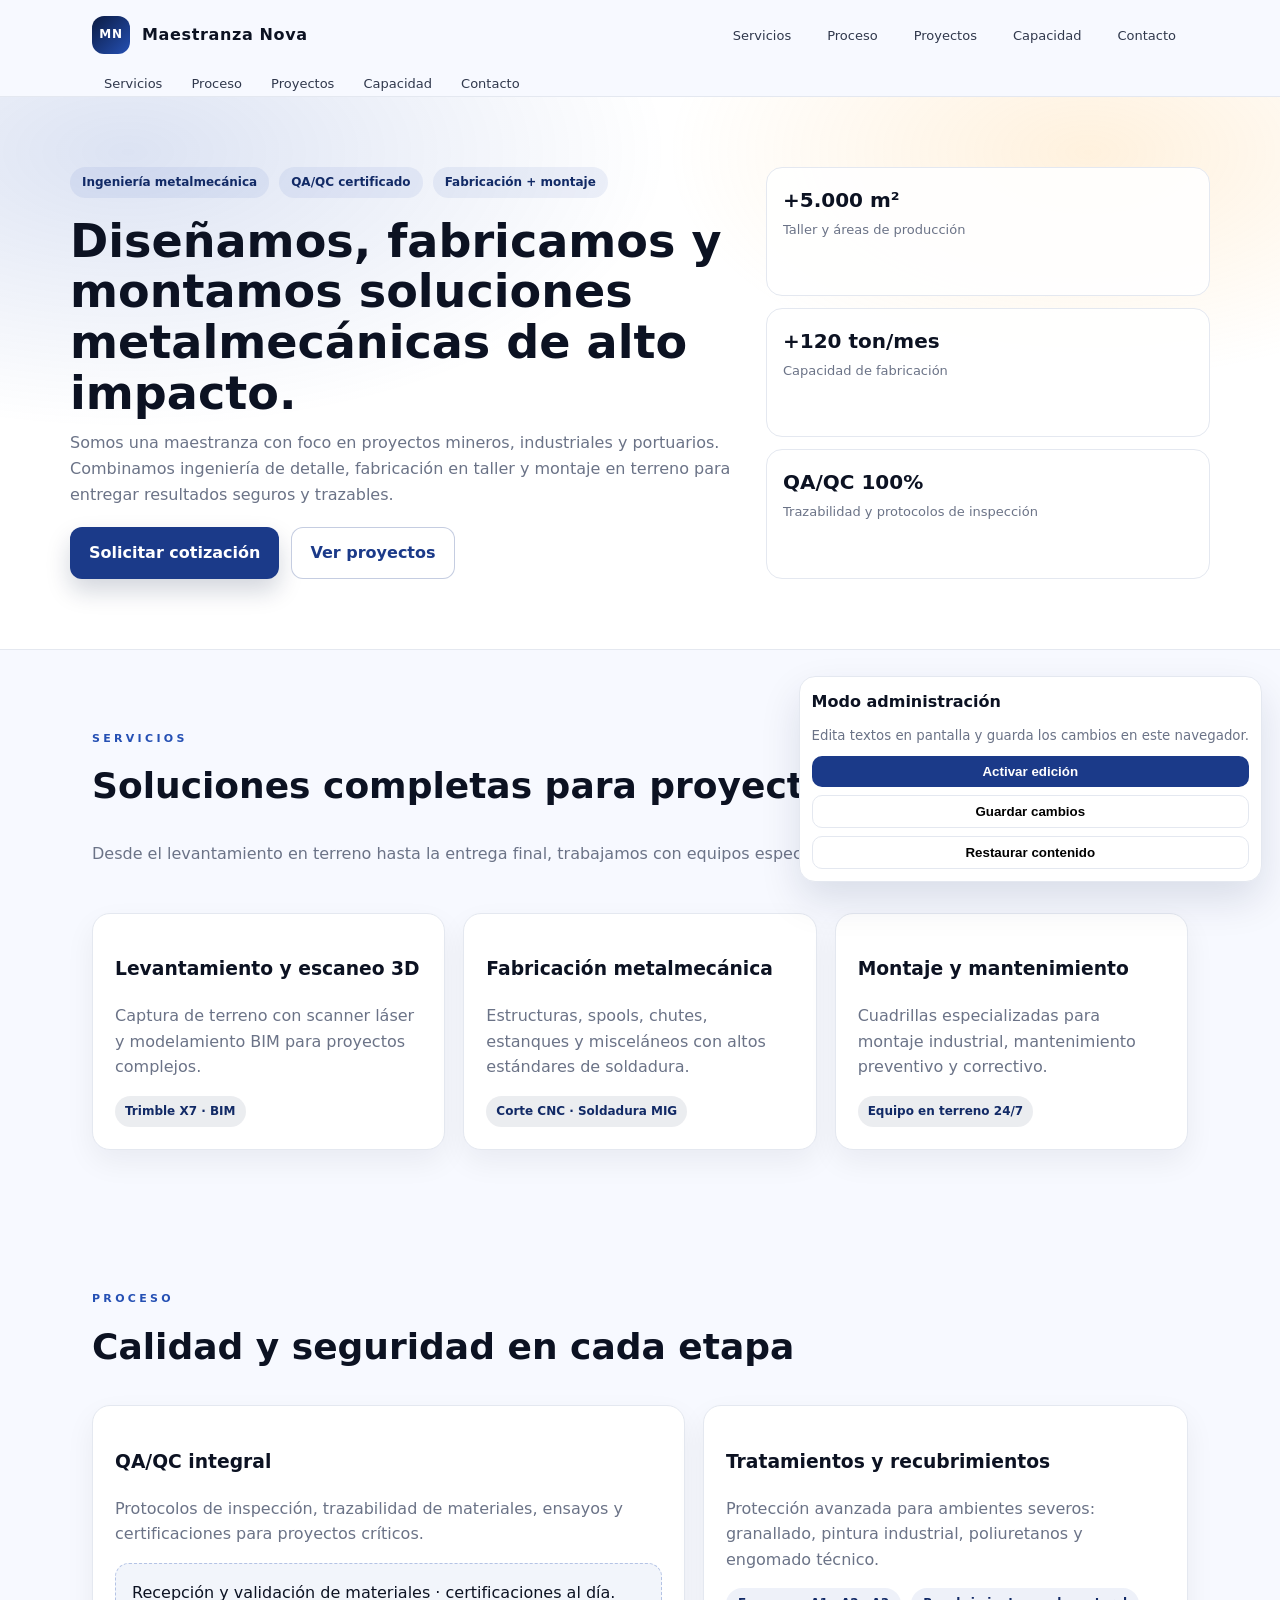
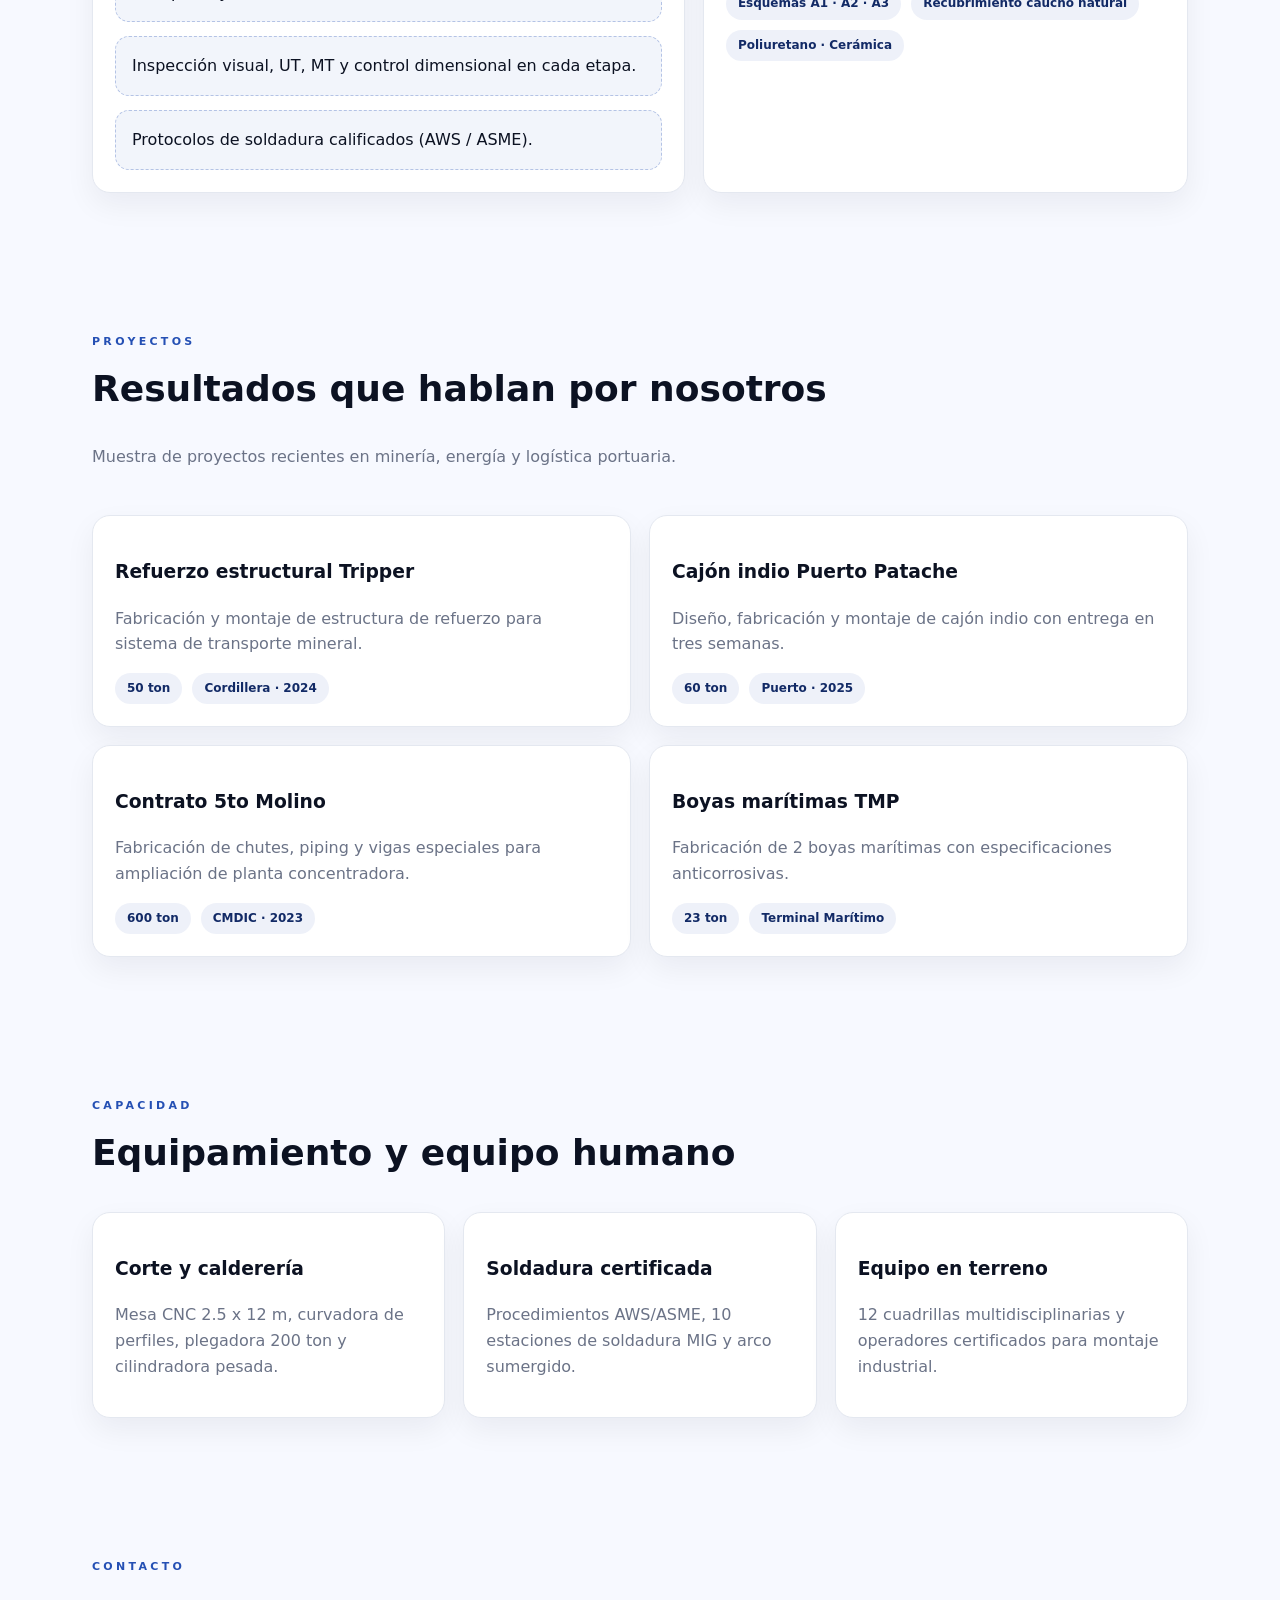
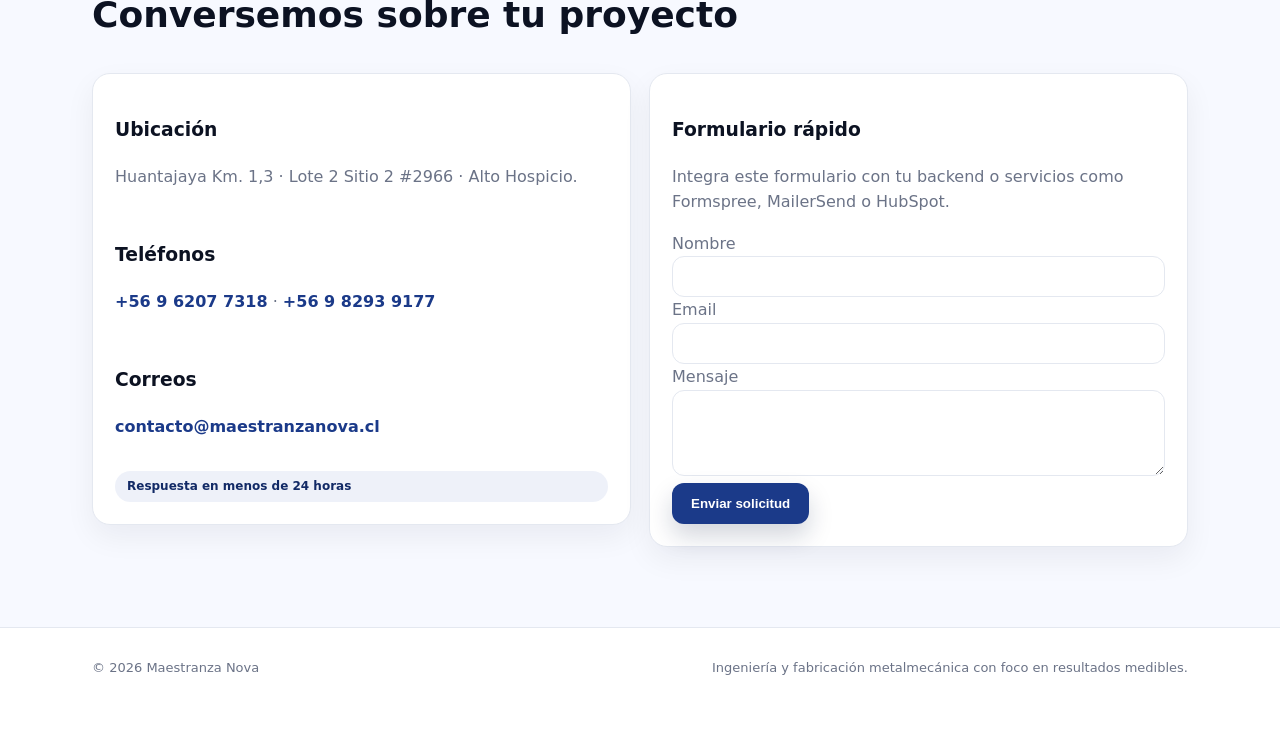
==== index.html @ 4791131b "Create maestranza landing page" ====
<!doctype html>
<html lang="es">
<head>
  <meta charset="utf-8" />
  <meta name="viewport" content="width=device-width, initial-scale=1" />
  <title>Maestranza Nova | Ingeniería y fabricación metalmecánica</title>
  <meta name="description" content="Maestranza Nova: ingeniería, fabricación metalmecánica, QA/QC, montaje y mantenimiento con enfoque en proyectos a medida." />

  <style>
    :root {
      color-scheme: light;
      --brand-900: #0b1b42;
      --brand-800: #122a66;
      --brand-700: #1b3a89;
      --brand-600: #2550b4;
      --accent: #ffb347;
      --ink-900: #0c1222;
      --ink-700: #30384c;
      --ink-500: #6b7387;
      --line: #e4e8f0;
      --bg: #f7f9ff;
      --card: #ffffff;
      --radius: 18px;
      --shadow: 0 18px 40px rgba(11, 27, 66, 0.12);
      --max: 1140px;
    }

    * { box-sizing: border-box; }
    html, body { margin: 0; padding: 0; }
    body {
      font-family: "Inter", "Segoe UI", system-ui, -apple-system, sans-serif;
      background: var(--bg);
      color: var(--ink-900);
      line-height: 1.6;
    }
    img { max-width: 100%; display: block; }
    a { color: inherit; text-decoration: none; }
    .wrap { max-width: var(--max); margin: 0 auto; padding: 0 22px; }
    .grid { display: grid; gap: 18px; }
    .btn {
      display: inline-flex;
      align-items: center;
      justify-content: center;
      gap: 10px;
      padding: 12px 18px;
      border-radius: 12px;
      border: 1px solid transparent;
      background: var(--brand-700);
      color: #fff;
      font-weight: 600;
      box-shadow: 0 12px 24px rgba(11, 27, 66, 0.18);
      transition: transform 0.2s ease, box-shadow 0.2s ease;
      cursor: pointer;
    }
    .btn.secondary {
      background: #fff;
      color: var(--brand-700);
      border-color: rgba(27, 58, 137, 0.25);
      box-shadow: none;
    }
    .btn:hover { transform: translateY(-1px); box-shadow: 0 18px 32px rgba(11, 27, 66, 0.2); }
    .pill {
      display: inline-flex;
      align-items: center;
      gap: 8px;
      padding: 6px 12px;
      border-radius: 999px;
      background: rgba(37, 80, 180, 0.08);
      color: var(--brand-800);
      font-size: 12px;
      font-weight: 600;
    }
    .card {
      background: var(--card);
      border-radius: var(--radius);
      border: 1px solid var(--line);
      padding: 22px;
      box-shadow: 0 12px 30px rgba(12, 18, 34, 0.06);
    }
    .muted { color: var(--ink-500); }
    .section { padding: 80px 0; }
    .section.slim { padding: 60px 0; }
    .section-title {
      display: flex;
      flex-direction: column;
      gap: 10px;
      margin-bottom: 30px;
    }
    .section-title h2 {
      margin: 0;
      font-size: clamp(26px, 3vw, 36px);
    }
    .section-title span { letter-spacing: 0.3em; text-transform: uppercase; font-size: 11px; color: var(--brand-600); font-weight: 700; }

    header {
      position: sticky;
      top: 0;
      z-index: 20;
      background: rgba(247, 249, 255, 0.92);
      backdrop-filter: blur(10px);
      border-bottom: 1px solid var(--line);
    }
    .nav {
      display: flex;
      align-items: center;
      justify-content: space-between;
      padding: 16px 0;
      gap: 16px;
    }
    .brand {
      display: flex;
      align-items: center;
      gap: 12px;
      font-weight: 800;
      letter-spacing: 0.04em;
    }
    .brand-badge {
      width: 38px;
      height: 38px;
      border-radius: 12px;
      background: linear-gradient(135deg, var(--brand-900), var(--brand-600));
      display: grid;
      place-items: center;
      color: #fff;
      font-weight: 700;
      font-size: 12px;
    }
    nav ul {
      display: flex;
      gap: 12px;
      list-style: none;
      margin: 0;
      padding: 0;
      flex-wrap: wrap;
      justify-content: flex-end;
    }
    nav a {
      font-size: 13px;
      padding: 8px 12px;
      border-radius: 10px;
      color: var(--ink-700);
    }
    nav a:hover { background: rgba(37, 80, 180, 0.1); color: var(--brand-800); }
    .mobile-toggle { display: none; }

    .hero {
      background:
        radial-gradient(900px 460px at 10% 10%, rgba(37, 80, 180, 0.16), transparent 60%),
        radial-gradient(700px 380px at 85% 10%, rgba(255, 179, 71, 0.18), transparent 60%),
        #fff;
      border-bottom: 1px solid var(--line);
    }
    .hero-grid {
      display: grid;
      grid-template-columns: 1.2fr 0.8fr;
      gap: 30px;
      padding: 70px 0;
    }
    .hero h1 {
      font-size: clamp(34px, 3.6vw, 52px);
      margin: 18px 0 12px;
      line-height: 1.1;
    }
    .hero p { margin: 0 0 20px; }
    .hero-actions { display: flex; gap: 12px; flex-wrap: wrap; }
    .hero-stats { display: grid; gap: 12px; }
    .stat {
      padding: 16px;
      border-radius: 16px;
      border: 1px solid var(--line);
      background: rgba(255, 255, 255, 0.9);
    }
    .stat strong { font-size: 20px; display: block; }
    .stat span { font-size: 13px; color: var(--ink-500); }

    .highlight-grid { grid-template-columns: repeat(3, 1fr); }
    .service-grid { grid-template-columns: repeat(3, 1fr); }
    .process-grid { grid-template-columns: 1.1fr 0.9fr; }
    .project-grid { grid-template-columns: repeat(2, 1fr); }
    .contact-grid { grid-template-columns: repeat(2, 1fr); align-items: start; }

    .badge {
      display: inline-flex;
      align-items: center;
      gap: 8px;
      padding: 6px 10px;
      border-radius: 999px;
      background: rgba(11, 27, 66, 0.08);
      font-size: 12px;
      font-weight: 600;
      color: var(--brand-800);
    }

    .timeline {
      display: grid;
      gap: 14px;
    }
    .timeline-item {
      display: grid;
      gap: 6px;
      padding: 16px;
      border-radius: 14px;
      background: rgba(37, 80, 180, 0.06);
      border: 1px dashed rgba(37, 80, 180, 0.3);
    }

    .pill-list { display: flex; flex-wrap: wrap; gap: 10px; }

    .contact-card { display: grid; gap: 16px; }
    .contact-card a { color: var(--brand-700); font-weight: 600; }
    form input, form textarea {
      width: 100%;
      border-radius: 12px;
      border: 1px solid var(--line);
      padding: 12px 14px;
      font-family: inherit;
    }

    footer {
      padding: 30px 0 50px;
      font-size: 13px;
      color: var(--ink-500);
      border-top: 1px solid var(--line);
      background: #fff;
    }

    .admin-bar {
      position: fixed;
      bottom: 18px;
      right: 18px;
      z-index: 40;
      background: #fff;
      border-radius: 16px;
      border: 1px solid var(--line);
      box-shadow: var(--shadow);
      padding: 12px;
      display: grid;
      gap: 10px;
      min-width: 210px;
    }
    .admin-bar small { color: var(--ink-500); }
    .admin-actions { display: grid; gap: 8px; }
    .admin-actions button {
      width: 100%;
      border-radius: 10px;
      border: 1px solid var(--line);
      padding: 8px 10px;
      font-weight: 600;
      background: #fff;
      cursor: pointer;
    }
    .admin-actions button.primary { background: var(--brand-700); color: #fff; border: none; }
    .editable {
      outline: 2px dashed transparent;
      transition: outline-color 0.2s ease;
    }
    .editable.is-editing { outline-color: rgba(37, 80, 180, 0.6); background: rgba(37, 80, 180, 0.08); }

    @media (max-width: 980px) {
      .hero-grid,
      .highlight-grid,
      .service-grid,
      .process-grid,
      .project-grid,
      .contact-grid {
        grid-template-columns: 1fr;
      }
    }
    @media (max-width: 820px) {
      nav ul { display: none; }
      .mobile-toggle { display: inline-flex; }
      .mobile-menu {
        display: none;
        padding: 12px 0 20px;
      }
      .mobile-menu a {
        display: block;
        padding: 10px 12px;
        border-radius: 10px;
        border: 1px solid var(--line);
        margin-bottom: 10px;
        background: #fff;
      }
      .mobile-menu.open { display: block; }
    }
  </style>
</head>
<body>
  <header>
    <div class="wrap">
      <div class="nav">
        <a class="brand" href="#inicio">
          <span class="brand-badge">MN</span>
          <span data-editable="brand">Maestranza Nova</span>
        </a>
        <nav aria-label="Navegación principal">
          <ul>
            <li><a href="#servicios">Servicios</a></li>
            <li><a href="#proceso">Proceso</a></li>
            <li><a href="#proyectos">Proyectos</a></li>
            <li><a href="#capacidad">Capacidad</a></li>
            <li><a href="#contacto">Contacto</a></li>
          </ul>
        </nav>
        <button class="btn secondary mobile-toggle" id="menuToggle" aria-expanded="false" aria-controls="mobileMenu">
          Menú
        </button>
      </div>
      <nav class="mobile-menu" id="mobileMenu">
        <a href="#servicios">Servicios</a>
        <a href="#proceso">Proceso</a>
        <a href="#proyectos">Proyectos</a>
        <a href="#capacidad">Capacidad</a>
        <a href="#contacto">Contacto</a>
      </nav>
    </div>
  </header>

  <main>
    <section class="hero" id="inicio">
      <div class="wrap hero-grid">
        <div>
          <div class="pill-list">
            <span class="pill" data-editable="hero-pill-1">Ingeniería metalmecánica</span>
            <span class="pill" data-editable="hero-pill-2">QA/QC certificado</span>
            <span class="pill" data-editable="hero-pill-3">Fabricación + montaje</span>
          </div>
          <h1 data-editable="hero-title">Diseñamos, fabricamos y montamos soluciones metalmecánicas de alto impacto.</h1>
          <p class="muted" data-editable="hero-desc">
            Somos una maestranza con foco en proyectos mineros, industriales y portuarios. Combinamos ingeniería de detalle, fabricación en taller y montaje en terreno para entregar resultados seguros y trazables.
          </p>
          <div class="hero-actions">
            <a class="btn" href="#contacto">Solicitar cotización</a>
            <a class="btn secondary" href="#proyectos">Ver proyectos</a>
          </div>
        </div>
        <div class="hero-stats">
          <div class="stat">
            <strong data-editable="stat-1-title">+5.000 m²</strong>
            <span data-editable="stat-1-desc">Taller y áreas de producción</span>
          </div>
          <div class="stat">
            <strong data-editable="stat-2-title">+120 ton/mes</strong>
            <span data-editable="stat-2-desc">Capacidad de fabricación</span>
          </div>
          <div class="stat">
            <strong data-editable="stat-3-title">QA/QC 100%</strong>
            <span data-editable="stat-3-desc">Trazabilidad y protocolos de inspección</span>
          </div>
        </div>
      </div>
    </section>

    <section class="section" id="servicios">
      <div class="wrap">
        <div class="section-title">
          <span>Servicios</span>
          <h2 data-editable="services-title">Soluciones completas para proyectos industriales</h2>
          <p class="muted" data-editable="services-desc">Desde el levantamiento en terreno hasta la entrega final, trabajamos con equipos especializados y tecnología de última generación.</p>
        </div>
        <div class="grid service-grid">
          <article class="card">
            <h3 data-editable="service-1-title">Levantamiento y escaneo 3D</h3>
            <p class="muted" data-editable="service-1-desc">Captura de terreno con scanner láser y modelamiento BIM para proyectos complejos.</p>
            <div class="badge" data-editable="service-1-badge">Trimble X7 · BIM</div>
          </article>
          <article class="card">
            <h3 data-editable="service-2-title">Fabricación metalmecánica</h3>
            <p class="muted" data-editable="service-2-desc">Estructuras, spools, chutes, estanques y misceláneos con altos estándares de soldadura.</p>
            <div class="badge" data-editable="service-2-badge">Corte CNC · Soldadura MIG</div>
          </article>
          <article class="card">
            <h3 data-editable="service-3-title">Montaje y mantenimiento</h3>
            <p class="muted" data-editable="service-3-desc">Cuadrillas especializadas para montaje industrial, mantenimiento preventivo y correctivo.</p>
            <div class="badge" data-editable="service-3-badge">Equipo en terreno 24/7</div>
          </article>
        </div>
      </div>
    </section>

    <section class="section slim" id="proceso">
      <div class="wrap">
        <div class="section-title">
          <span>Proceso</span>
          <h2 data-editable="process-title">Calidad y seguridad en cada etapa</h2>
        </div>
        <div class="grid process-grid">
          <div class="card">
            <h3 data-editable="process-left-title">QA/QC integral</h3>
            <p class="muted" data-editable="process-left-desc">Protocolos de inspección, trazabilidad de materiales, ensayos y certificaciones para proyectos críticos.</p>
            <div class="timeline">
              <div class="timeline-item" data-editable="process-step-1">
                Recepción y validación de materiales · certificaciones al día.
              </div>
              <div class="timeline-item" data-editable="process-step-2">
                Inspección visual, UT, MT y control dimensional en cada etapa.
              </div>
              <div class="timeline-item" data-editable="process-step-3">
                Protocolos de soldadura calificados (AWS / ASME).
              </div>
            </div>
          </div>
          <div class="card">
            <h3 data-editable="process-right-title">Tratamientos y recubrimientos</h3>
            <p class="muted" data-editable="process-right-desc">Protección avanzada para ambientes severos: granallado, pintura industrial, poliuretanos y engomado técnico.</p>
            <div class="pill-list" style="margin-top: 16px;">
              <span class="pill" data-editable="process-pill-1">Esquemas A1 · A2 · A3</span>
              <span class="pill" data-editable="process-pill-2">Recubrimiento caucho natural</span>
              <span class="pill" data-editable="process-pill-3">Poliuretano · Cerámica</span>
            </div>
          </div>
        </div>
      </div>
    </section>

    <section class="section" id="proyectos">
      <div class="wrap">
        <div class="section-title">
          <span>Proyectos</span>
          <h2 data-editable="projects-title">Resultados que hablan por nosotros</h2>
          <p class="muted" data-editable="projects-desc">Muestra de proyectos recientes en minería, energía y logística portuaria.</p>
        </div>
        <div class="grid project-grid">
          <article class="card">
            <h3 data-editable="project-1-title">Refuerzo estructural Tripper</h3>
            <p class="muted" data-editable="project-1-desc">Fabricación y montaje de estructura de refuerzo para sistema de transporte mineral.</p>
            <div class="pill-list">
              <span class="pill" data-editable="project-1-pill-1">50 ton</span>
              <span class="pill" data-editable="project-1-pill-2">Cordillera · 2024</span>
            </div>
          </article>
          <article class="card">
            <h3 data-editable="project-2-title">Cajón indio Puerto Patache</h3>
            <p class="muted" data-editable="project-2-desc">Diseño, fabricación y montaje de cajón indio con entrega en tres semanas.</p>
            <div class="pill-list">
              <span class="pill" data-editable="project-2-pill-1">60 ton</span>
              <span class="pill" data-editable="project-2-pill-2">Puerto · 2025</span>
            </div>
          </article>
          <article class="card">
            <h3 data-editable="project-3-title">Contrato 5to Molino</h3>
            <p class="muted" data-editable="project-3-desc">Fabricación de chutes, piping y vigas especiales para ampliación de planta concentradora.</p>
            <div class="pill-list">
              <span class="pill" data-editable="project-3-pill-1">600 ton</span>
              <span class="pill" data-editable="project-3-pill-2">CMDIC · 2023</span>
            </div>
          </article>
          <article class="card">
            <h3 data-editable="project-4-title">Boyas marítimas TMP</h3>
            <p class="muted" data-editable="project-4-desc">Fabricación de 2 boyas marítimas con especificaciones anticorrosivas.</p>
            <div class="pill-list">
              <span class="pill" data-editable="project-4-pill-1">23 ton</span>
              <span class="pill" data-editable="project-4-pill-2">Terminal Marítimo</span>
            </div>
          </article>
        </div>
      </div>
    </section>

    <section class="section slim" id="capacidad">
      <div class="wrap">
        <div class="section-title">
          <span>Capacidad</span>
          <h2 data-editable="capacity-title">Equipamiento y equipo humano</h2>
        </div>
        <div class="grid highlight-grid">
          <div class="card">
            <h3 data-editable="capacity-1-title">Corte y calderería</h3>
            <p class="muted" data-editable="capacity-1-desc">Mesa CNC 2.5 x 12 m, curvadora de perfiles, plegadora 200 ton y cilindradora pesada.</p>
          </div>
          <div class="card">
            <h3 data-editable="capacity-2-title">Soldadura certificada</h3>
            <p class="muted" data-editable="capacity-2-desc">Procedimientos AWS/ASME, 10 estaciones de soldadura MIG y arco sumergido.</p>
          </div>
          <div class="card">
            <h3 data-editable="capacity-3-title">Equipo en terreno</h3>
            <p class="muted" data-editable="capacity-3-desc">12 cuadrillas multidisciplinarias y operadores certificados para montaje industrial.</p>
          </div>
        </div>
      </div>
    </section>

    <section class="section" id="contacto">
      <div class="wrap">
        <div class="section-title">
          <span>Contacto</span>
          <h2 data-editable="contact-title">Conversemos sobre tu proyecto</h2>
        </div>
        <div class="grid contact-grid">
          <div class="card contact-card">
            <div>
              <h3 data-editable="contact-location-title">Ubicación</h3>
              <p class="muted" data-editable="contact-location-desc">Huantajaya Km. 1,3 · Lote 2 Sitio 2 #2966 · Alto Hospicio.</p>
            </div>
            <div>
              <h3 data-editable="contact-phone-title">Teléfonos</h3>
              <p class="muted" data-editable="contact-phone-desc"><a href="tel:+56962077318">+56 9 6207 7318</a> · <a href="tel:+56982939177">+56 9 8293 9177</a></p>
            </div>
            <div>
              <h3 data-editable="contact-mail-title">Correos</h3>
              <p class="muted" data-editable="contact-mail-desc"><a href="mailto:contacto@maestranzanova.cl">contacto@maestranzanova.cl</a></p>
            </div>
            <div class="pill" data-editable="contact-pill">Respuesta en menos de 24 horas</div>
          </div>
          <div class="card">
            <h3 data-editable="form-title">Formulario rápido</h3>
            <p class="muted" data-editable="form-desc">Integra este formulario con tu backend o servicios como Formspree, MailerSend o HubSpot.</p>
            <form onsubmit="event.preventDefault(); alert('Gracias. Implementa el envío en backend/Formspree.');">
              <label class="muted">Nombre
                <input type="text" required />
              </label>
              <label class="muted">Email
                <input type="email" required />
              </label>
              <label class="muted">Mensaje
                <textarea rows="4" required></textarea>
              </label>
              <button class="btn" type="submit">Enviar solicitud</button>
            </form>
          </div>
        </div>
      </div>
    </section>
  </main>

  <footer>
    <div class="wrap" style="display:flex; justify-content:space-between; gap:16px; flex-wrap:wrap;">
      <span>© <span id="year"></span> <span data-editable="footer-brand">Maestranza Nova</span></span>
      <span class="muted" data-editable="footer-note">Ingeniería y fabricación metalmecánica con foco en resultados medibles.</span>
    </div>
  </footer>

  <aside class="admin-bar" aria-live="polite">
    <strong>Modo administración</strong>
    <small>Edita textos en pantalla y guarda los cambios en este navegador.</small>
    <div class="admin-actions">
      <button class="primary" id="toggleEdit">Activar edición</button>
      <button id="saveEdits">Guardar cambios</button>
      <button id="resetEdits">Restaurar contenido</button>
    </div>
  </aside>

  <script>
    const year = document.getElementById('year');
    year.textContent = new Date().getFullYear();

    const mobileToggle = document.getElementById('menuToggle');
    const mobileMenu = document.getElementById('mobileMenu');

    mobileToggle?.addEventListener('click', () => {
      const isOpen = mobileMenu.classList.toggle('open');
      mobileToggle.setAttribute('aria-expanded', String(isOpen));
    });

    mobileMenu?.querySelectorAll('a').forEach(link => {
      link.addEventListener('click', () => {
        mobileMenu.classList.remove('open');
        mobileToggle.setAttribute('aria-expanded', 'false');
      });
    });

    const editableEls = Array.from(document.querySelectorAll('[data-editable]'));
    const toggleEdit = document.getElementById('toggleEdit');
    const saveEdits = document.getElementById('saveEdits');
    const resetEdits = document.getElementById('resetEdits');

    const STORAGE_KEY = 'maestranza-editable-content';
    const defaults = editableEls.reduce((acc, el) => {
      acc[el.dataset.editable] = el.innerHTML.trim();
      return acc;
    }, {});

    const applyStoredContent = () => {
      const stored = localStorage.getItem(STORAGE_KEY);
      if (!stored) return;
      const parsed = JSON.parse(stored);
      editableEls.forEach(el => {
        const key = el.dataset.editable;
        if (parsed[key]) {
          el.innerHTML = parsed[key];
        }
      });
    };

    applyStoredContent();

    let isEditing = false;

    const setEditing = (value) => {
      isEditing = value;
      editableEls.forEach(el => {
        el.contentEditable = String(value);
        el.classList.toggle('is-editing', value);
      });
      toggleEdit.textContent = value ? 'Desactivar edición' : 'Activar edición';
    };

    toggleEdit.addEventListener('click', () => {
      setEditing(!isEditing);
    });

    saveEdits.addEventListener('click', () => {
      const payload = editableEls.reduce((acc, el) => {
        acc[el.dataset.editable] = el.innerHTML.trim();
        return acc;
      }, {});
      localStorage.setItem(STORAGE_KEY, JSON.stringify(payload));
      setEditing(false);
      alert('Cambios guardados en este navegador.');
    });

    resetEdits.addEventListener('click', () => {
      editableEls.forEach(el => {
        el.innerHTML = defaults[el.dataset.editable] || '';
      });
      localStorage.removeItem(STORAGE_KEY);
      setEditing(false);
      alert('Contenido restaurado.');
    });

    document.querySelectorAll('a[href^="#"]').forEach(anchor => {
      anchor.addEventListener('click', (event) => {
        const id = anchor.getAttribute('href');
        const target = id ? document.querySelector(id) : null;
        if (!target) return;
        event.preventDefault();
        target.scrollIntoView({ behavior: 'smooth' });
      });
    });
  </script>
</body>
</html>
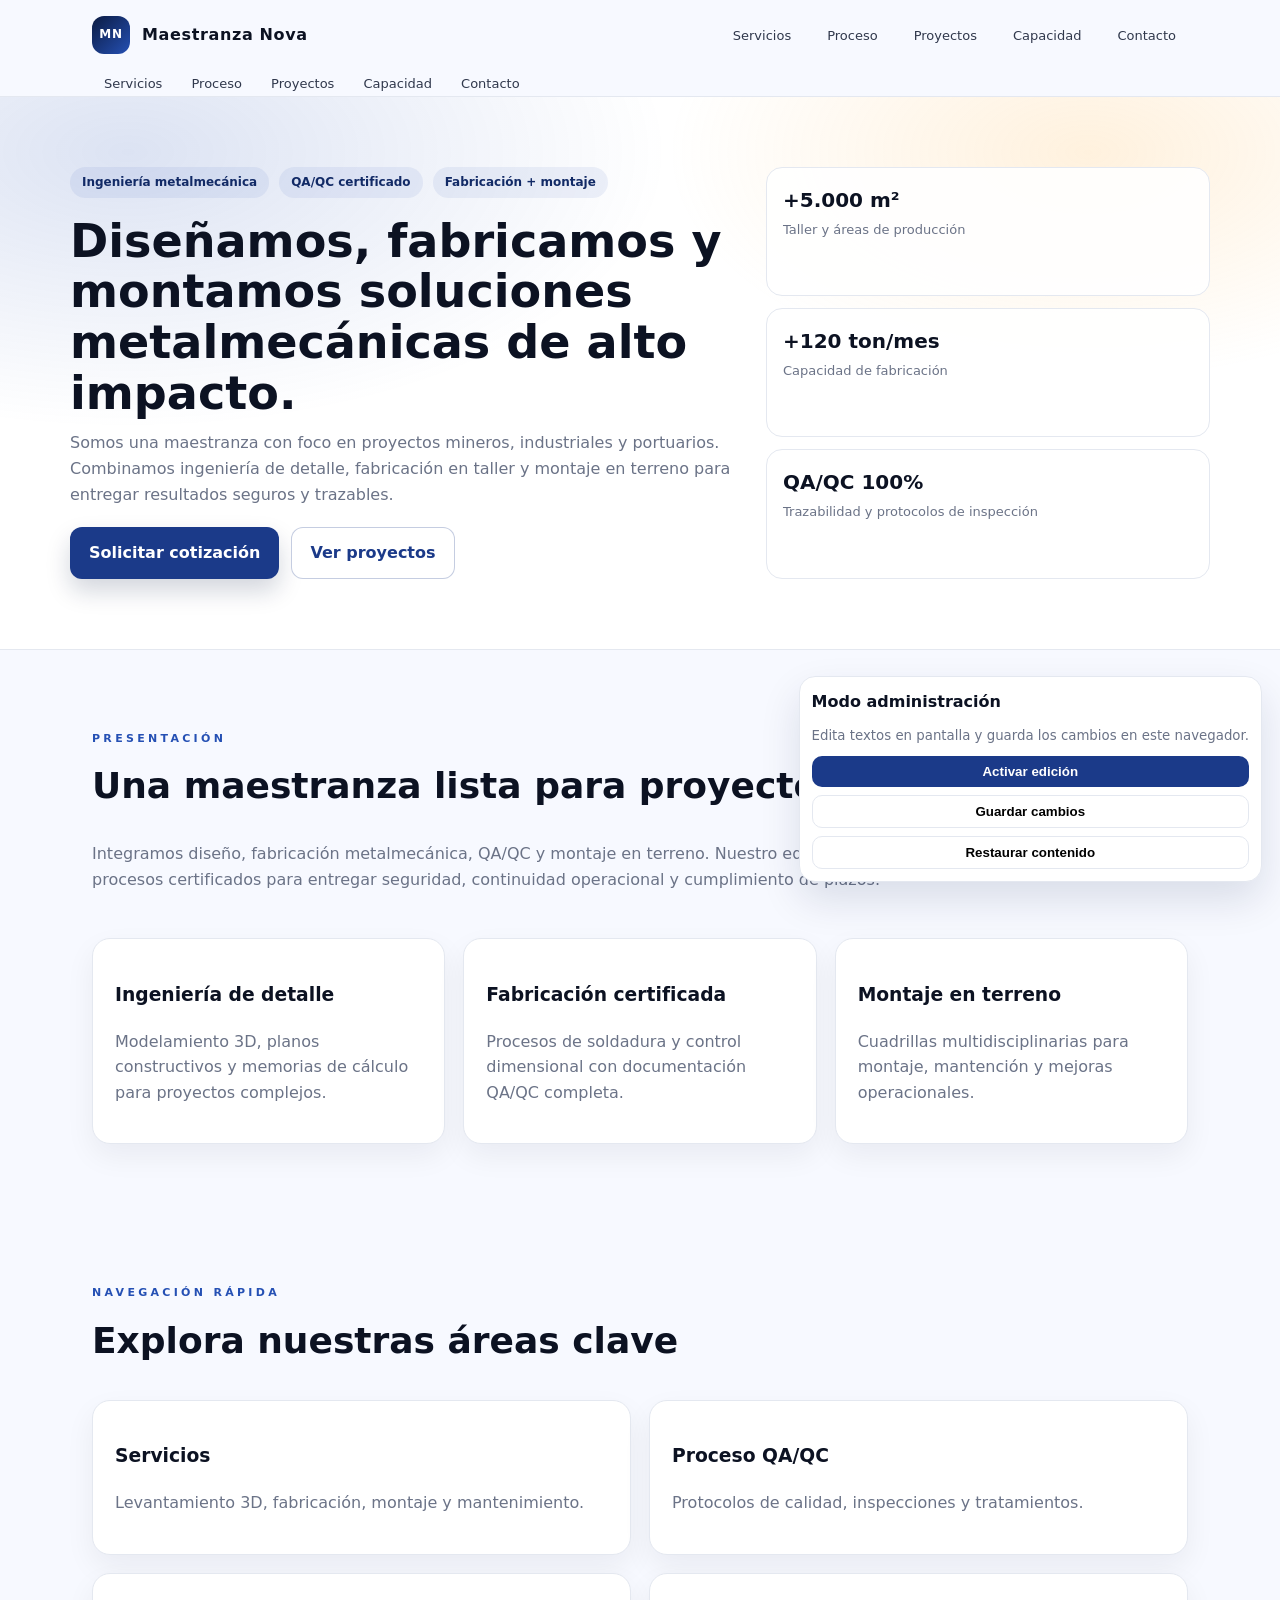
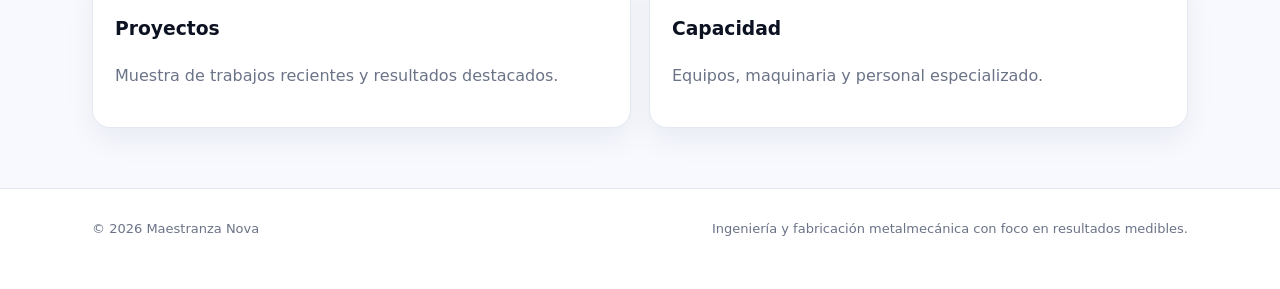
==== commit 2c377508: "Split maestranza site into multiple pages" ====
--- a/index.html
+++ b/index.html
@@ -5,301 +5,23 @@
   <meta name="viewport" content="width=device-width, initial-scale=1" />
   <title>Maestranza Nova | Ingeniería y fabricación metalmecánica</title>
   <meta name="description" content="Maestranza Nova: ingeniería, fabricación metalmecánica, QA/QC, montaje y mantenimiento con enfoque en proyectos a medida." />
-
-  <style>
-    :root {
-      color-scheme: light;
-      --brand-900: #0b1b42;
-      --brand-800: #122a66;
-      --brand-700: #1b3a89;
-      --brand-600: #2550b4;
-      --accent: #ffb347;
-      --ink-900: #0c1222;
-      --ink-700: #30384c;
-      --ink-500: #6b7387;
-      --line: #e4e8f0;
-      --bg: #f7f9ff;
-      --card: #ffffff;
-      --radius: 18px;
-      --shadow: 0 18px 40px rgba(11, 27, 66, 0.12);
-      --max: 1140px;
-    }
-
-    * { box-sizing: border-box; }
-    html, body { margin: 0; padding: 0; }
-    body {
-      font-family: "Inter", "Segoe UI", system-ui, -apple-system, sans-serif;
-      background: var(--bg);
-      color: var(--ink-900);
-      line-height: 1.6;
-    }
-    img { max-width: 100%; display: block; }
-    a { color: inherit; text-decoration: none; }
-    .wrap { max-width: var(--max); margin: 0 auto; padding: 0 22px; }
-    .grid { display: grid; gap: 18px; }
-    .btn {
-      display: inline-flex;
-      align-items: center;
-      justify-content: center;
-      gap: 10px;
-      padding: 12px 18px;
-      border-radius: 12px;
-      border: 1px solid transparent;
-      background: var(--brand-700);
-      color: #fff;
-      font-weight: 600;
-      box-shadow: 0 12px 24px rgba(11, 27, 66, 0.18);
-      transition: transform 0.2s ease, box-shadow 0.2s ease;
-      cursor: pointer;
-    }
-    .btn.secondary {
-      background: #fff;
-      color: var(--brand-700);
-      border-color: rgba(27, 58, 137, 0.25);
-      box-shadow: none;
-    }
-    .btn:hover { transform: translateY(-1px); box-shadow: 0 18px 32px rgba(11, 27, 66, 0.2); }
-    .pill {
-      display: inline-flex;
-      align-items: center;
-      gap: 8px;
-      padding: 6px 12px;
-      border-radius: 999px;
-      background: rgba(37, 80, 180, 0.08);
-      color: var(--brand-800);
-      font-size: 12px;
-      font-weight: 600;
-    }
-    .card {
-      background: var(--card);
-      border-radius: var(--radius);
-      border: 1px solid var(--line);
-      padding: 22px;
-      box-shadow: 0 12px 30px rgba(12, 18, 34, 0.06);
-    }
-    .muted { color: var(--ink-500); }
-    .section { padding: 80px 0; }
-    .section.slim { padding: 60px 0; }
-    .section-title {
-      display: flex;
-      flex-direction: column;
-      gap: 10px;
-      margin-bottom: 30px;
-    }
-    .section-title h2 {
-      margin: 0;
-      font-size: clamp(26px, 3vw, 36px);
-    }
-    .section-title span { letter-spacing: 0.3em; text-transform: uppercase; font-size: 11px; color: var(--brand-600); font-weight: 700; }
-
-    header {
-      position: sticky;
-      top: 0;
-      z-index: 20;
-      background: rgba(247, 249, 255, 0.92);
-      backdrop-filter: blur(10px);
-      border-bottom: 1px solid var(--line);
-    }
-    .nav {
-      display: flex;
-      align-items: center;
-      justify-content: space-between;
-      padding: 16px 0;
-      gap: 16px;
-    }
-    .brand {
-      display: flex;
-      align-items: center;
-      gap: 12px;
-      font-weight: 800;
-      letter-spacing: 0.04em;
-    }
-    .brand-badge {
-      width: 38px;
-      height: 38px;
-      border-radius: 12px;
-      background: linear-gradient(135deg, var(--brand-900), var(--brand-600));
-      display: grid;
-      place-items: center;
-      color: #fff;
-      font-weight: 700;
-      font-size: 12px;
-    }
-    nav ul {
-      display: flex;
-      gap: 12px;
-      list-style: none;
-      margin: 0;
-      padding: 0;
-      flex-wrap: wrap;
-      justify-content: flex-end;
-    }
-    nav a {
-      font-size: 13px;
-      padding: 8px 12px;
-      border-radius: 10px;
-      color: var(--ink-700);
-    }
-    nav a:hover { background: rgba(37, 80, 180, 0.1); color: var(--brand-800); }
-    .mobile-toggle { display: none; }
-
-    .hero {
-      background:
-        radial-gradient(900px 460px at 10% 10%, rgba(37, 80, 180, 0.16), transparent 60%),
-        radial-gradient(700px 380px at 85% 10%, rgba(255, 179, 71, 0.18), transparent 60%),
-        #fff;
-      border-bottom: 1px solid var(--line);
-    }
-    .hero-grid {
-      display: grid;
-      grid-template-columns: 1.2fr 0.8fr;
-      gap: 30px;
-      padding: 70px 0;
-    }
-    .hero h1 {
-      font-size: clamp(34px, 3.6vw, 52px);
-      margin: 18px 0 12px;
-      line-height: 1.1;
-    }
-    .hero p { margin: 0 0 20px; }
-    .hero-actions { display: flex; gap: 12px; flex-wrap: wrap; }
-    .hero-stats { display: grid; gap: 12px; }
-    .stat {
-      padding: 16px;
-      border-radius: 16px;
-      border: 1px solid var(--line);
-      background: rgba(255, 255, 255, 0.9);
-    }
-    .stat strong { font-size: 20px; display: block; }
-    .stat span { font-size: 13px; color: var(--ink-500); }
-
-    .highlight-grid { grid-template-columns: repeat(3, 1fr); }
-    .service-grid { grid-template-columns: repeat(3, 1fr); }
-    .process-grid { grid-template-columns: 1.1fr 0.9fr; }
-    .project-grid { grid-template-columns: repeat(2, 1fr); }
-    .contact-grid { grid-template-columns: repeat(2, 1fr); align-items: start; }
-
-    .badge {
-      display: inline-flex;
-      align-items: center;
-      gap: 8px;
-      padding: 6px 10px;
-      border-radius: 999px;
-      background: rgba(11, 27, 66, 0.08);
-      font-size: 12px;
-      font-weight: 600;
-      color: var(--brand-800);
-    }
-
-    .timeline {
-      display: grid;
-      gap: 14px;
-    }
-    .timeline-item {
-      display: grid;
-      gap: 6px;
-      padding: 16px;
-      border-radius: 14px;
-      background: rgba(37, 80, 180, 0.06);
-      border: 1px dashed rgba(37, 80, 180, 0.3);
-    }
-
-    .pill-list { display: flex; flex-wrap: wrap; gap: 10px; }
-
-    .contact-card { display: grid; gap: 16px; }
-    .contact-card a { color: var(--brand-700); font-weight: 600; }
-    form input, form textarea {
-      width: 100%;
-      border-radius: 12px;
-      border: 1px solid var(--line);
-      padding: 12px 14px;
-      font-family: inherit;
-    }
-
-    footer {
-      padding: 30px 0 50px;
-      font-size: 13px;
-      color: var(--ink-500);
-      border-top: 1px solid var(--line);
-      background: #fff;
-    }
-
-    .admin-bar {
-      position: fixed;
-      bottom: 18px;
-      right: 18px;
-      z-index: 40;
-      background: #fff;
-      border-radius: 16px;
-      border: 1px solid var(--line);
-      box-shadow: var(--shadow);
-      padding: 12px;
-      display: grid;
-      gap: 10px;
-      min-width: 210px;
-    }
-    .admin-bar small { color: var(--ink-500); }
-    .admin-actions { display: grid; gap: 8px; }
-    .admin-actions button {
-      width: 100%;
-      border-radius: 10px;
-      border: 1px solid var(--line);
-      padding: 8px 10px;
-      font-weight: 600;
-      background: #fff;
-      cursor: pointer;
-    }
-    .admin-actions button.primary { background: var(--brand-700); color: #fff; border: none; }
-    .editable {
-      outline: 2px dashed transparent;
-      transition: outline-color 0.2s ease;
-    }
-    .editable.is-editing { outline-color: rgba(37, 80, 180, 0.6); background: rgba(37, 80, 180, 0.08); }
-
-    @media (max-width: 980px) {
-      .hero-grid,
-      .highlight-grid,
-      .service-grid,
-      .process-grid,
-      .project-grid,
-      .contact-grid {
-        grid-template-columns: 1fr;
-      }
-    }
-    @media (max-width: 820px) {
-      nav ul { display: none; }
-      .mobile-toggle { display: inline-flex; }
-      .mobile-menu {
-        display: none;
-        padding: 12px 0 20px;
-      }
-      .mobile-menu a {
-        display: block;
-        padding: 10px 12px;
-        border-radius: 10px;
-        border: 1px solid var(--line);
-        margin-bottom: 10px;
-        background: #fff;
-      }
-      .mobile-menu.open { display: block; }
-    }
-  </style>
+  <link rel="stylesheet" href="styles.css" />
 </head>
 <body>
   <header>
     <div class="wrap">
       <div class="nav">
-        <a class="brand" href="#inicio">
+        <a class="brand" href="index.html">
           <span class="brand-badge">MN</span>
           <span data-editable="brand">Maestranza Nova</span>
         </a>
         <nav aria-label="Navegación principal">
           <ul>
-            <li><a href="#servicios">Servicios</a></li>
-            <li><a href="#proceso">Proceso</a></li>
-            <li><a href="#proyectos">Proyectos</a></li>
-            <li><a href="#capacidad">Capacidad</a></li>
-            <li><a href="#contacto">Contacto</a></li>
+            <li><a href="servicios.html" data-page="servicios">Servicios</a></li>
+            <li><a href="proceso.html" data-page="proceso">Proceso</a></li>
+            <li><a href="proyectos.html" data-page="proyectos">Proyectos</a></li>
+            <li><a href="capacidad.html" data-page="capacidad">Capacidad</a></li>
+            <li><a href="contacto.html" data-page="contacto">Contacto</a></li>
           </ul>
         </nav>
         <button class="btn secondary mobile-toggle" id="menuToggle" aria-expanded="false" aria-controls="mobileMenu">
@@ -307,11 +29,11 @@
         </button>
       </div>
       <nav class="mobile-menu" id="mobileMenu">
-        <a href="#servicios">Servicios</a>
-        <a href="#proceso">Proceso</a>
-        <a href="#proyectos">Proyectos</a>
-        <a href="#capacidad">Capacidad</a>
-        <a href="#contacto">Contacto</a>
+        <a href="servicios.html" data-page="servicios">Servicios</a>
+        <a href="proceso.html" data-page="proceso">Proceso</a>
+        <a href="proyectos.html" data-page="proyectos">Proyectos</a>
+        <a href="capacidad.html" data-page="capacidad">Capacidad</a>
+        <a href="contacto.html" data-page="contacto">Contacto</a>
       </nav>
     </div>
   </header>
@@ -327,11 +49,12 @@
           </div>
           <h1 data-editable="hero-title">Diseñamos, fabricamos y montamos soluciones metalmecánicas de alto impacto.</h1>
           <p class="muted" data-editable="hero-desc">
-            Somos una maestranza con foco en proyectos mineros, industriales y portuarios. Combinamos ingeniería de detalle, fabricación en taller y montaje en terreno para entregar resultados seguros y trazables.
+            Somos una maestranza con foco en proyectos mineros, industriales y portuarios. Combinamos ingeniería de detalle,
+            fabricación en taller y montaje en terreno para entregar resultados seguros y trazables.
           </p>
           <div class="hero-actions">
-            <a class="btn" href="#contacto">Solicitar cotización</a>
-            <a class="btn secondary" href="#proyectos">Ver proyectos</a>
+            <a class="btn" href="contacto.html">Solicitar cotización</a>
+            <a class="btn secondary" href="proyectos.html">Ver proyectos</a>
           </div>
         </div>
         <div class="hero-stats">
@@ -351,173 +74,56 @@
       </div>
     </section>
 
-    <section class="section" id="servicios">
+    <section class="section">
       <div class="wrap">
         <div class="section-title">
-          <span>Servicios</span>
-          <h2 data-editable="services-title">Soluciones completas para proyectos industriales</h2>
-          <p class="muted" data-editable="services-desc">Desde el levantamiento en terreno hasta la entrega final, trabajamos con equipos especializados y tecnología de última generación.</p>
+          <span>Presentación</span>
+          <h2 data-editable="intro-title">Una maestranza lista para proyectos exigentes</h2>
+          <p class="muted" data-editable="intro-desc">
+            Integramos diseño, fabricación metalmecánica, QA/QC y montaje en terreno. Nuestro equipo combina experiencia
+            industrial con procesos certificados para entregar seguridad, continuidad operacional y cumplimiento de plazos.
+          </p>
         </div>
-        <div class="grid service-grid">
+        <div class="grid highlight-grid">
           <article class="card">
-            <h3 data-editable="service-1-title">Levantamiento y escaneo 3D</h3>
-            <p class="muted" data-editable="service-1-desc">Captura de terreno con scanner láser y modelamiento BIM para proyectos complejos.</p>
-            <div class="badge" data-editable="service-1-badge">Trimble X7 · BIM</div>
+            <h3 data-editable="intro-card-1-title">Ingeniería de detalle</h3>
+            <p class="muted" data-editable="intro-card-1-desc">Modelamiento 3D, planos constructivos y memorias de cálculo para proyectos complejos.</p>
           </article>
           <article class="card">
-            <h3 data-editable="service-2-title">Fabricación metalmecánica</h3>
-            <p class="muted" data-editable="service-2-desc">Estructuras, spools, chutes, estanques y misceláneos con altos estándares de soldadura.</p>
-            <div class="badge" data-editable="service-2-badge">Corte CNC · Soldadura MIG</div>
+            <h3 data-editable="intro-card-2-title">Fabricación certificada</h3>
+            <p class="muted" data-editable="intro-card-2-desc">Procesos de soldadura y control dimensional con documentación QA/QC completa.</p>
           </article>
           <article class="card">
-            <h3 data-editable="service-3-title">Montaje y mantenimiento</h3>
-            <p class="muted" data-editable="service-3-desc">Cuadrillas especializadas para montaje industrial, mantenimiento preventivo y correctivo.</p>
-            <div class="badge" data-editable="service-3-badge">Equipo en terreno 24/7</div>
+            <h3 data-editable="intro-card-3-title">Montaje en terreno</h3>
+            <p class="muted" data-editable="intro-card-3-desc">Cuadrillas multidisciplinarias para montaje, mantención y mejoras operacionales.</p>
           </article>
         </div>
       </div>
     </section>
 
-    <section class="section slim" id="proceso">
+    <section class="section slim">
       <div class="wrap">
         <div class="section-title">
-          <span>Proceso</span>
-          <h2 data-editable="process-title">Calidad y seguridad en cada etapa</h2>
-        </div>
-        <div class="grid process-grid">
-          <div class="card">
-            <h3 data-editable="process-left-title">QA/QC integral</h3>
-            <p class="muted" data-editable="process-left-desc">Protocolos de inspección, trazabilidad de materiales, ensayos y certificaciones para proyectos críticos.</p>
-            <div class="timeline">
-              <div class="timeline-item" data-editable="process-step-1">
-                Recepción y validación de materiales · certificaciones al día.
-              </div>
-              <div class="timeline-item" data-editable="process-step-2">
-                Inspección visual, UT, MT y control dimensional en cada etapa.
-              </div>
-              <div class="timeline-item" data-editable="process-step-3">
-                Protocolos de soldadura calificados (AWS / ASME).
-              </div>
-            </div>
-          </div>
-          <div class="card">
-            <h3 data-editable="process-right-title">Tratamientos y recubrimientos</h3>
-            <p class="muted" data-editable="process-right-desc">Protección avanzada para ambientes severos: granallado, pintura industrial, poliuretanos y engomado técnico.</p>
-            <div class="pill-list" style="margin-top: 16px;">
-              <span class="pill" data-editable="process-pill-1">Esquemas A1 · A2 · A3</span>
-              <span class="pill" data-editable="process-pill-2">Recubrimiento caucho natural</span>
-              <span class="pill" data-editable="process-pill-3">Poliuretano · Cerámica</span>
-            </div>
-          </div>
-        </div>
-      </div>
-    </section>
-
-    <section class="section" id="proyectos">
-      <div class="wrap">
-        <div class="section-title">
-          <span>Proyectos</span>
-          <h2 data-editable="projects-title">Resultados que hablan por nosotros</h2>
-          <p class="muted" data-editable="projects-desc">Muestra de proyectos recientes en minería, energía y logística portuaria.</p>
+          <span>Navegación rápida</span>
+          <h2 data-editable="nav-title">Explora nuestras áreas clave</h2>
         </div>
         <div class="grid project-grid">
-          <article class="card">
-            <h3 data-editable="project-1-title">Refuerzo estructural Tripper</h3>
-            <p class="muted" data-editable="project-1-desc">Fabricación y montaje de estructura de refuerzo para sistema de transporte mineral.</p>
-            <div class="pill-list">
-              <span class="pill" data-editable="project-1-pill-1">50 ton</span>
-              <span class="pill" data-editable="project-1-pill-2">Cordillera · 2024</span>
-            </div>
-          </article>
-          <article class="card">
-            <h3 data-editable="project-2-title">Cajón indio Puerto Patache</h3>
-            <p class="muted" data-editable="project-2-desc">Diseño, fabricación y montaje de cajón indio con entrega en tres semanas.</p>
-            <div class="pill-list">
-              <span class="pill" data-editable="project-2-pill-1">60 ton</span>
-              <span class="pill" data-editable="project-2-pill-2">Puerto · 2025</span>
-            </div>
-          </article>
-          <article class="card">
-            <h3 data-editable="project-3-title">Contrato 5to Molino</h3>
-            <p class="muted" data-editable="project-3-desc">Fabricación de chutes, piping y vigas especiales para ampliación de planta concentradora.</p>
-            <div class="pill-list">
-              <span class="pill" data-editable="project-3-pill-1">600 ton</span>
-              <span class="pill" data-editable="project-3-pill-2">CMDIC · 2023</span>
-            </div>
-          </article>
-          <article class="card">
-            <h3 data-editable="project-4-title">Boyas marítimas TMP</h3>
-            <p class="muted" data-editable="project-4-desc">Fabricación de 2 boyas marítimas con especificaciones anticorrosivas.</p>
-            <div class="pill-list">
-              <span class="pill" data-editable="project-4-pill-1">23 ton</span>
-              <span class="pill" data-editable="project-4-pill-2">Terminal Marítimo</span>
-            </div>
-          </article>
-        </div>
-      </div>
-    </section>
-
-    <section class="section slim" id="capacidad">
-      <div class="wrap">
-        <div class="section-title">
-          <span>Capacidad</span>
-          <h2 data-editable="capacity-title">Equipamiento y equipo humano</h2>
-        </div>
-        <div class="grid highlight-grid">
-          <div class="card">
-            <h3 data-editable="capacity-1-title">Corte y calderería</h3>
-            <p class="muted" data-editable="capacity-1-desc">Mesa CNC 2.5 x 12 m, curvadora de perfiles, plegadora 200 ton y cilindradora pesada.</p>
-          </div>
-          <div class="card">
-            <h3 data-editable="capacity-2-title">Soldadura certificada</h3>
-            <p class="muted" data-editable="capacity-2-desc">Procedimientos AWS/ASME, 10 estaciones de soldadura MIG y arco sumergido.</p>
-          </div>
-          <div class="card">
-            <h3 data-editable="capacity-3-title">Equipo en terreno</h3>
-            <p class="muted" data-editable="capacity-3-desc">12 cuadrillas multidisciplinarias y operadores certificados para montaje industrial.</p>
-          </div>
-        </div>
-      </div>
-    </section>
-
-    <section class="section" id="contacto">
-      <div class="wrap">
-        <div class="section-title">
-          <span>Contacto</span>
-          <h2 data-editable="contact-title">Conversemos sobre tu proyecto</h2>
-        </div>
-        <div class="grid contact-grid">
-          <div class="card contact-card">
-            <div>
-              <h3 data-editable="contact-location-title">Ubicación</h3>
-              <p class="muted" data-editable="contact-location-desc">Huantajaya Km. 1,3 · Lote 2 Sitio 2 #2966 · Alto Hospicio.</p>
-            </div>
-            <div>
-              <h3 data-editable="contact-phone-title">Teléfonos</h3>
-              <p class="muted" data-editable="contact-phone-desc"><a href="tel:+56962077318">+56 9 6207 7318</a> · <a href="tel:+56982939177">+56 9 8293 9177</a></p>
-            </div>
-            <div>
-              <h3 data-editable="contact-mail-title">Correos</h3>
-              <p class="muted" data-editable="contact-mail-desc"><a href="mailto:contacto@maestranzanova.cl">contacto@maestranzanova.cl</a></p>
-            </div>
-            <div class="pill" data-editable="contact-pill">Respuesta en menos de 24 horas</div>
-          </div>
-          <div class="card">
-            <h3 data-editable="form-title">Formulario rápido</h3>
-            <p class="muted" data-editable="form-desc">Integra este formulario con tu backend o servicios como Formspree, MailerSend o HubSpot.</p>
-            <form onsubmit="event.preventDefault(); alert('Gracias. Implementa el envío en backend/Formspree.');">
-              <label class="muted">Nombre
-                <input type="text" required />
-              </label>
-              <label class="muted">Email
-                <input type="email" required />
-              </label>
-              <label class="muted">Mensaje
-                <textarea rows="4" required></textarea>
-              </label>
-              <button class="btn" type="submit">Enviar solicitud</button>
-            </form>
-          </div>
+          <a class="card" href="servicios.html">
+            <h3>Servicios</h3>
+            <p class="muted">Levantamiento 3D, fabricación, montaje y mantenimiento.</p>
+          </a>
+          <a class="card" href="proceso.html">
+            <h3>Proceso QA/QC</h3>
+            <p class="muted">Protocolos de calidad, inspecciones y tratamientos.</p>
+          </a>
+          <a class="card" href="proyectos.html">
+            <h3>Proyectos</h3>
+            <p class="muted">Muestra de trabajos recientes y resultados destacados.</p>
+          </a>
+          <a class="card" href="capacidad.html">
+            <h3>Capacidad</h3>
+            <p class="muted">Equipos, maquinaria y personal especializado.</p>
+          </a>
         </div>
       </div>
     </section>
@@ -540,93 +146,6 @@
     </div>
   </aside>
 
-  <script>
-    const year = document.getElementById('year');
-    year.textContent = new Date().getFullYear();
-
-    const mobileToggle = document.getElementById('menuToggle');
-    const mobileMenu = document.getElementById('mobileMenu');
-
-    mobileToggle?.addEventListener('click', () => {
-      const isOpen = mobileMenu.classList.toggle('open');
-      mobileToggle.setAttribute('aria-expanded', String(isOpen));
-    });
-
-    mobileMenu?.querySelectorAll('a').forEach(link => {
-      link.addEventListener('click', () => {
-        mobileMenu.classList.remove('open');
-        mobileToggle.setAttribute('aria-expanded', 'false');
-      });
-    });
-
-    const editableEls = Array.from(document.querySelectorAll('[data-editable]'));
-    const toggleEdit = document.getElementById('toggleEdit');
-    const saveEdits = document.getElementById('saveEdits');
-    const resetEdits = document.getElementById('resetEdits');
-
-    const STORAGE_KEY = 'maestranza-editable-content';
-    const defaults = editableEls.reduce((acc, el) => {
-      acc[el.dataset.editable] = el.innerHTML.trim();
-      return acc;
-    }, {});
-
-    const applyStoredContent = () => {
-      const stored = localStorage.getItem(STORAGE_KEY);
-      if (!stored) return;
-      const parsed = JSON.parse(stored);
-      editableEls.forEach(el => {
-        const key = el.dataset.editable;
-        if (parsed[key]) {
-          el.innerHTML = parsed[key];
-        }
-      });
-    };
-
-    applyStoredContent();
-
-    let isEditing = false;
-
-    const setEditing = (value) => {
-      isEditing = value;
-      editableEls.forEach(el => {
-        el.contentEditable = String(value);
-        el.classList.toggle('is-editing', value);
-      });
-      toggleEdit.textContent = value ? 'Desactivar edición' : 'Activar edición';
-    };
-
-    toggleEdit.addEventListener('click', () => {
-      setEditing(!isEditing);
-    });
-
-    saveEdits.addEventListener('click', () => {
-      const payload = editableEls.reduce((acc, el) => {
-        acc[el.dataset.editable] = el.innerHTML.trim();
-        return acc;
-      }, {});
-      localStorage.setItem(STORAGE_KEY, JSON.stringify(payload));
-      setEditing(false);
-      alert('Cambios guardados en este navegador.');
-    });
-
-    resetEdits.addEventListener('click', () => {
-      editableEls.forEach(el => {
-        el.innerHTML = defaults[el.dataset.editable] || '';
-      });
-      localStorage.removeItem(STORAGE_KEY);
-      setEditing(false);
-      alert('Contenido restaurado.');
-    });
-
-    document.querySelectorAll('a[href^="#"]').forEach(anchor => {
-      anchor.addEventListener('click', (event) => {
-        const id = anchor.getAttribute('href');
-        const target = id ? document.querySelector(id) : null;
-        if (!target) return;
-        event.preventDefault();
-        target.scrollIntoView({ behavior: 'smooth' });
-      });
-    });
-  </script>
+  <script src="script.js"></script>
 </body>
 </html>
--- a/styles.css
+++ b/styles.css
@@ -0,0 +1,277 @@
+:root {
+  color-scheme: light;
+  --brand-900: #0b1b42;
+  --brand-800: #122a66;
+  --brand-700: #1b3a89;
+  --brand-600: #2550b4;
+  --accent: #ffb347;
+  --ink-900: #0c1222;
+  --ink-700: #30384c;
+  --ink-500: #6b7387;
+  --line: #e4e8f0;
+  --bg: #f7f9ff;
+  --card: #ffffff;
+  --radius: 18px;
+  --shadow: 0 18px 40px rgba(11, 27, 66, 0.12);
+  --max: 1140px;
+}
+
+* { box-sizing: border-box; }
+html, body { margin: 0; padding: 0; }
+body {
+  font-family: "Inter", "Segoe UI", system-ui, -apple-system, sans-serif;
+  background: var(--bg);
+  color: var(--ink-900);
+  line-height: 1.6;
+}
+img { max-width: 100%; display: block; }
+a { color: inherit; text-decoration: none; }
+.wrap { max-width: var(--max); margin: 0 auto; padding: 0 22px; }
+.grid { display: grid; gap: 18px; }
+.btn {
+  display: inline-flex;
+  align-items: center;
+  justify-content: center;
+  gap: 10px;
+  padding: 12px 18px;
+  border-radius: 12px;
+  border: 1px solid transparent;
+  background: var(--brand-700);
+  color: #fff;
+  font-weight: 600;
+  box-shadow: 0 12px 24px rgba(11, 27, 66, 0.18);
+  transition: transform 0.2s ease, box-shadow 0.2s ease;
+  cursor: pointer;
+}
+.btn.secondary {
+  background: #fff;
+  color: var(--brand-700);
+  border-color: rgba(27, 58, 137, 0.25);
+  box-shadow: none;
+}
+.btn:hover { transform: translateY(-1px); box-shadow: 0 18px 32px rgba(11, 27, 66, 0.2); }
+.pill {
+  display: inline-flex;
+  align-items: center;
+  gap: 8px;
+  padding: 6px 12px;
+  border-radius: 999px;
+  background: rgba(37, 80, 180, 0.08);
+  color: var(--brand-800);
+  font-size: 12px;
+  font-weight: 600;
+}
+.card {
+  background: var(--card);
+  border-radius: var(--radius);
+  border: 1px solid var(--line);
+  padding: 22px;
+  box-shadow: 0 12px 30px rgba(12, 18, 34, 0.06);
+}
+.muted { color: var(--ink-500); }
+.section { padding: 80px 0; }
+.section.slim { padding: 60px 0; }
+.section-title {
+  display: flex;
+  flex-direction: column;
+  gap: 10px;
+  margin-bottom: 30px;
+}
+.section-title h2 {
+  margin: 0;
+  font-size: clamp(26px, 3vw, 36px);
+}
+.section-title span { letter-spacing: 0.3em; text-transform: uppercase; font-size: 11px; color: var(--brand-600); font-weight: 700; }
+
+header {
+  position: sticky;
+  top: 0;
+  z-index: 20;
+  background: rgba(247, 249, 255, 0.92);
+  backdrop-filter: blur(10px);
+  border-bottom: 1px solid var(--line);
+}
+.nav {
+  display: flex;
+  align-items: center;
+  justify-content: space-between;
+  padding: 16px 0;
+  gap: 16px;
+}
+.brand {
+  display: flex;
+  align-items: center;
+  gap: 12px;
+  font-weight: 800;
+  letter-spacing: 0.04em;
+}
+.brand-badge {
+  width: 38px;
+  height: 38px;
+  border-radius: 12px;
+  background: linear-gradient(135deg, var(--brand-900), var(--brand-600));
+  display: grid;
+  place-items: center;
+  color: #fff;
+  font-weight: 700;
+  font-size: 12px;
+}
+nav ul {
+  display: flex;
+  gap: 12px;
+  list-style: none;
+  margin: 0;
+  padding: 0;
+  flex-wrap: wrap;
+  justify-content: flex-end;
+}
+nav a {
+  font-size: 13px;
+  padding: 8px 12px;
+  border-radius: 10px;
+  color: var(--ink-700);
+}
+nav a:hover { background: rgba(37, 80, 180, 0.1); color: var(--brand-800); }
+nav a.active { background: rgba(37, 80, 180, 0.16); color: var(--brand-800); font-weight: 700; }
+.mobile-toggle { display: none; }
+
+.hero {
+  background:
+    radial-gradient(900px 460px at 10% 10%, rgba(37, 80, 180, 0.16), transparent 60%),
+    radial-gradient(700px 380px at 85% 10%, rgba(255, 179, 71, 0.18), transparent 60%),
+    #fff;
+  border-bottom: 1px solid var(--line);
+}
+.hero-grid {
+  display: grid;
+  grid-template-columns: 1.2fr 0.8fr;
+  gap: 30px;
+  padding: 70px 0;
+}
+.hero h1 {
+  font-size: clamp(34px, 3.6vw, 52px);
+  margin: 18px 0 12px;
+  line-height: 1.1;
+}
+.hero p { margin: 0 0 20px; }
+.hero-actions { display: flex; gap: 12px; flex-wrap: wrap; }
+.hero-stats { display: grid; gap: 12px; }
+.stat {
+  padding: 16px;
+  border-radius: 16px;
+  border: 1px solid var(--line);
+  background: rgba(255, 255, 255, 0.9);
+}
+.stat strong { font-size: 20px; display: block; }
+.stat span { font-size: 13px; color: var(--ink-500); }
+
+.highlight-grid { grid-template-columns: repeat(3, 1fr); }
+.service-grid { grid-template-columns: repeat(3, 1fr); }
+.process-grid { grid-template-columns: 1.1fr 0.9fr; }
+.project-grid { grid-template-columns: repeat(2, 1fr); }
+.contact-grid { grid-template-columns: repeat(2, 1fr); align-items: start; }
+
+.badge {
+  display: inline-flex;
+  align-items: center;
+  gap: 8px;
+  padding: 6px 10px;
+  border-radius: 999px;
+  background: rgba(11, 27, 66, 0.08);
+  font-size: 12px;
+  font-weight: 600;
+  color: var(--brand-800);
+}
+
+.timeline {
+  display: grid;
+  gap: 14px;
+}
+.timeline-item {
+  display: grid;
+  gap: 6px;
+  padding: 16px;
+  border-radius: 14px;
+  background: rgba(37, 80, 180, 0.06);
+  border: 1px dashed rgba(37, 80, 180, 0.3);
+}
+
+.pill-list { display: flex; flex-wrap: wrap; gap: 10px; }
+
+.contact-card { display: grid; gap: 16px; }
+.contact-card a { color: var(--brand-700); font-weight: 600; }
+form input, form textarea {
+  width: 100%;
+  border-radius: 12px;
+  border: 1px solid var(--line);
+  padding: 12px 14px;
+  font-family: inherit;
+}
+
+footer {
+  padding: 30px 0 50px;
+  font-size: 13px;
+  color: var(--ink-500);
+  border-top: 1px solid var(--line);
+  background: #fff;
+}
+
+.admin-bar {
+  position: fixed;
+  bottom: 18px;
+  right: 18px;
+  z-index: 40;
+  background: #fff;
+  border-radius: 16px;
+  border: 1px solid var(--line);
+  box-shadow: var(--shadow);
+  padding: 12px;
+  display: grid;
+  gap: 10px;
+  min-width: 210px;
+}
+.admin-bar small { color: var(--ink-500); }
+.admin-actions { display: grid; gap: 8px; }
+.admin-actions button {
+  width: 100%;
+  border-radius: 10px;
+  border: 1px solid var(--line);
+  padding: 8px 10px;
+  font-weight: 600;
+  background: #fff;
+  cursor: pointer;
+}
+.admin-actions button.primary { background: var(--brand-700); color: #fff; border: none; }
+.editable {
+  outline: 2px dashed transparent;
+  transition: outline-color 0.2s ease;
+}
+.editable.is-editing { outline-color: rgba(37, 80, 180, 0.6); background: rgba(37, 80, 180, 0.08); }
+
+@media (max-width: 980px) {
+  .hero-grid,
+  .highlight-grid,
+  .service-grid,
+  .process-grid,
+  .project-grid,
+  .contact-grid {
+    grid-template-columns: 1fr;
+  }
+}
+@media (max-width: 820px) {
+  nav ul { display: none; }
+  .mobile-toggle { display: inline-flex; }
+  .mobile-menu {
+    display: none;
+    padding: 12px 0 20px;
+  }
+  .mobile-menu a {
+    display: block;
+    padding: 10px 12px;
+    border-radius: 10px;
+    border: 1px solid var(--line);
+    margin-bottom: 10px;
+    background: #fff;
+  }
+  .mobile-menu.open { display: block; }
+}
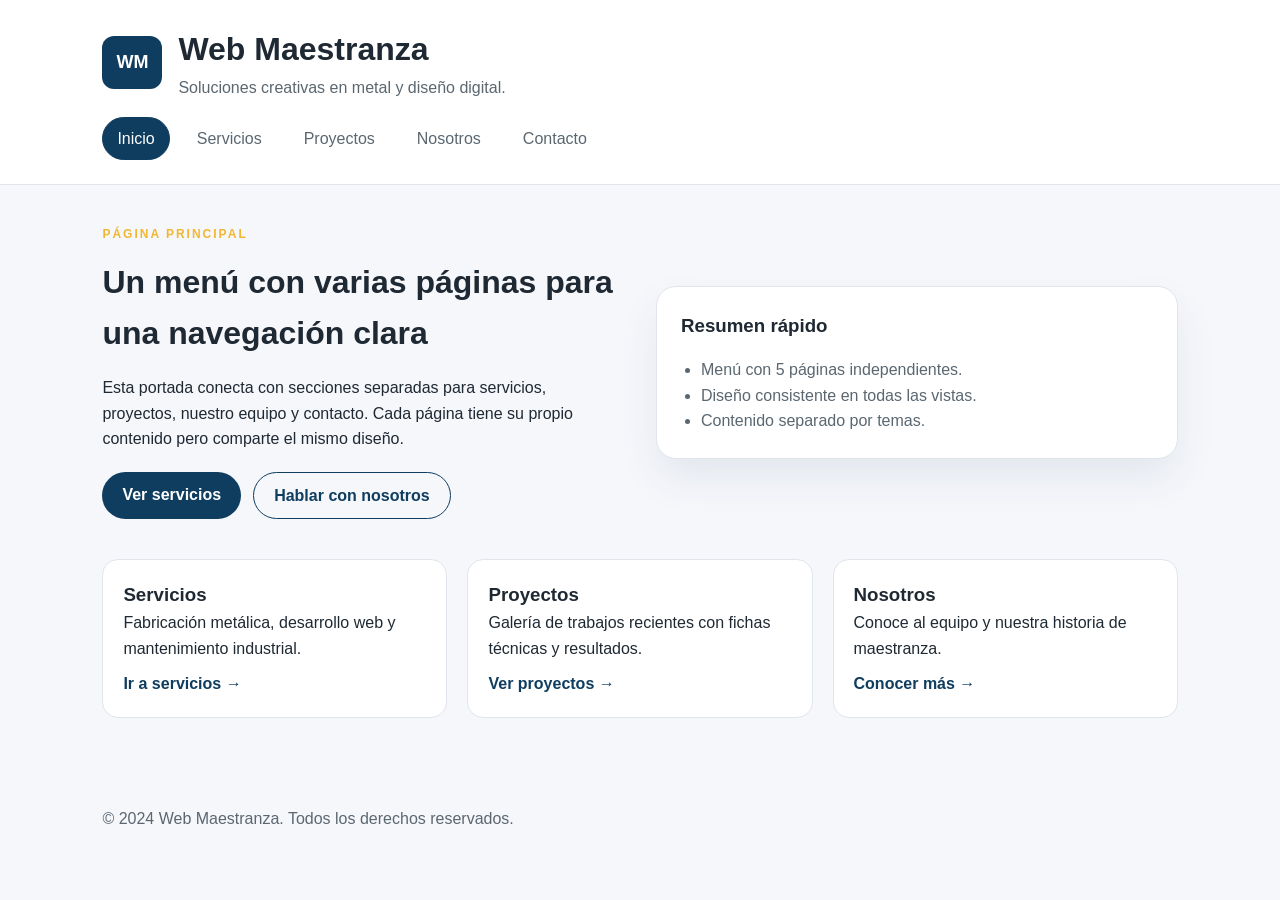
==== commit f883ab38: "Add multi-page static site" ====
--- a/index.html
+++ b/index.html
@@ -1,151 +1,74 @@
-<!doctype html>
+<!DOCTYPE html>
 <html lang="es">
 <head>
-  <meta charset="utf-8" />
-  <meta name="viewport" content="width=device-width, initial-scale=1" />
-  <title>Maestranza Nova | Ingeniería y fabricación metalmecánica</title>
-  <meta name="description" content="Maestranza Nova: ingeniería, fabricación metalmecánica, QA/QC, montaje y mantenimiento con enfoque en proyectos a medida." />
+  <meta charset="UTF-8" />
+  <meta name="viewport" content="width=device-width, initial-scale=1.0" />
+  <title>Web Maestranza | Inicio</title>
   <link rel="stylesheet" href="styles.css" />
 </head>
 <body>
-  <header>
-    <div class="wrap">
-      <div class="nav">
-        <a class="brand" href="index.html">
-          <span class="brand-badge">MN</span>
-          <span data-editable="brand">Maestranza Nova</span>
-        </a>
-        <nav aria-label="Navegación principal">
-          <ul>
-            <li><a href="servicios.html" data-page="servicios">Servicios</a></li>
-            <li><a href="proceso.html" data-page="proceso">Proceso</a></li>
-            <li><a href="proyectos.html" data-page="proyectos">Proyectos</a></li>
-            <li><a href="capacidad.html" data-page="capacidad">Capacidad</a></li>
-            <li><a href="contacto.html" data-page="contacto">Contacto</a></li>
-          </ul>
-        </nav>
-        <button class="btn secondary mobile-toggle" id="menuToggle" aria-expanded="false" aria-controls="mobileMenu">
-          Menú
-        </button>
+  <header class="site-header">
+    <div class="brand">
+      <span class="brand__logo">WM</span>
+      <div>
+        <h1>Web Maestranza</h1>
+        <p>Soluciones creativas en metal y diseño digital.</p>
       </div>
-      <nav class="mobile-menu" id="mobileMenu">
-        <a href="servicios.html" data-page="servicios">Servicios</a>
-        <a href="proceso.html" data-page="proceso">Proceso</a>
-        <a href="proyectos.html" data-page="proyectos">Proyectos</a>
-        <a href="capacidad.html" data-page="capacidad">Capacidad</a>
-        <a href="contacto.html" data-page="contacto">Contacto</a>
-      </nav>
     </div>
+    <nav class="site-nav">
+      <a class="is-active" href="index.html">Inicio</a>
+      <a href="servicios.html">Servicios</a>
+      <a href="proyectos.html">Proyectos</a>
+      <a href="nosotros.html">Nosotros</a>
+      <a href="contacto.html">Contacto</a>
+    </nav>
   </header>
 
-  <main>
-    <section class="hero" id="inicio">
-      <div class="wrap hero-grid">
-        <div>
-          <div class="pill-list">
-            <span class="pill" data-editable="hero-pill-1">Ingeniería metalmecánica</span>
-            <span class="pill" data-editable="hero-pill-2">QA/QC certificado</span>
-            <span class="pill" data-editable="hero-pill-3">Fabricación + montaje</span>
-          </div>
-          <h1 data-editable="hero-title">Diseñamos, fabricamos y montamos soluciones metalmecánicas de alto impacto.</h1>
-          <p class="muted" data-editable="hero-desc">
-            Somos una maestranza con foco en proyectos mineros, industriales y portuarios. Combinamos ingeniería de detalle,
-            fabricación en taller y montaje en terreno para entregar resultados seguros y trazables.
-          </p>
-          <div class="hero-actions">
-            <a class="btn" href="contacto.html">Solicitar cotización</a>
-            <a class="btn secondary" href="proyectos.html">Ver proyectos</a>
-          </div>
+  <main class="page">
+    <section class="hero">
+      <div>
+        <p class="hero__eyebrow">Página principal</p>
+        <h2>Un menú con varias páginas para una navegación clara</h2>
+        <p>
+          Esta portada conecta con secciones separadas para servicios, proyectos, nuestro equipo y
+          contacto. Cada página tiene su propio contenido pero comparte el mismo diseño.
+        </p>
+        <div class="hero__actions">
+          <a class="button" href="servicios.html">Ver servicios</a>
+          <a class="button button--ghost" href="contacto.html">Hablar con nosotros</a>
         </div>
-        <div class="hero-stats">
-          <div class="stat">
-            <strong data-editable="stat-1-title">+5.000 m²</strong>
-            <span data-editable="stat-1-desc">Taller y áreas de producción</span>
-          </div>
-          <div class="stat">
-            <strong data-editable="stat-2-title">+120 ton/mes</strong>
-            <span data-editable="stat-2-desc">Capacidad de fabricación</span>
-          </div>
-          <div class="stat">
-            <strong data-editable="stat-3-title">QA/QC 100%</strong>
-            <span data-editable="stat-3-desc">Trazabilidad y protocolos de inspección</span>
-          </div>
-        </div>
+      </div>
+      <div class="hero__card">
+        <h3>Resumen rápido</h3>
+        <ul>
+          <li>Menú con 5 páginas independientes.</li>
+          <li>Diseño consistente en todas las vistas.</li>
+          <li>Contenido separado por temas.</li>
+        </ul>
       </div>
     </section>
 
-    <section class="section">
-      <div class="wrap">
-        <div class="section-title">
-          <span>Presentación</span>
-          <h2 data-editable="intro-title">Una maestranza lista para proyectos exigentes</h2>
-          <p class="muted" data-editable="intro-desc">
-            Integramos diseño, fabricación metalmecánica, QA/QC y montaje en terreno. Nuestro equipo combina experiencia
-            industrial con procesos certificados para entregar seguridad, continuidad operacional y cumplimiento de plazos.
-          </p>
-        </div>
-        <div class="grid highlight-grid">
-          <article class="card">
-            <h3 data-editable="intro-card-1-title">Ingeniería de detalle</h3>
-            <p class="muted" data-editable="intro-card-1-desc">Modelamiento 3D, planos constructivos y memorias de cálculo para proyectos complejos.</p>
-          </article>
-          <article class="card">
-            <h3 data-editable="intro-card-2-title">Fabricación certificada</h3>
-            <p class="muted" data-editable="intro-card-2-desc">Procesos de soldadura y control dimensional con documentación QA/QC completa.</p>
-          </article>
-          <article class="card">
-            <h3 data-editable="intro-card-3-title">Montaje en terreno</h3>
-            <p class="muted" data-editable="intro-card-3-desc">Cuadrillas multidisciplinarias para montaje, mantención y mejoras operacionales.</p>
-          </article>
-        </div>
-      </div>
-    </section>
-
-    <section class="section slim">
-      <div class="wrap">
-        <div class="section-title">
-          <span>Navegación rápida</span>
-          <h2 data-editable="nav-title">Explora nuestras áreas clave</h2>
-        </div>
-        <div class="grid project-grid">
-          <a class="card" href="servicios.html">
-            <h3>Servicios</h3>
-            <p class="muted">Levantamiento 3D, fabricación, montaje y mantenimiento.</p>
-          </a>
-          <a class="card" href="proceso.html">
-            <h3>Proceso QA/QC</h3>
-            <p class="muted">Protocolos de calidad, inspecciones y tratamientos.</p>
-          </a>
-          <a class="card" href="proyectos.html">
-            <h3>Proyectos</h3>
-            <p class="muted">Muestra de trabajos recientes y resultados destacados.</p>
-          </a>
-          <a class="card" href="capacidad.html">
-            <h3>Capacidad</h3>
-            <p class="muted">Equipos, maquinaria y personal especializado.</p>
-          </a>
-        </div>
-      </div>
+    <section class="grid">
+      <article>
+        <h3>Servicios</h3>
+        <p>Fabricación metálica, desarrollo web y mantenimiento industrial.</p>
+        <a href="servicios.html">Ir a servicios →</a>
+      </article>
+      <article>
+        <h3>Proyectos</h3>
+        <p>Galería de trabajos recientes con fichas técnicas y resultados.</p>
+        <a href="proyectos.html">Ver proyectos →</a>
+      </article>
+      <article>
+        <h3>Nosotros</h3>
+        <p>Conoce al equipo y nuestra historia de maestranza.</p>
+        <a href="nosotros.html">Conocer más →</a>
+      </article>
     </section>
   </main>
 
-  <footer>
-    <div class="wrap" style="display:flex; justify-content:space-between; gap:16px; flex-wrap:wrap;">
-      <span>© <span id="year"></span> <span data-editable="footer-brand">Maestranza Nova</span></span>
-      <span class="muted" data-editable="footer-note">Ingeniería y fabricación metalmecánica con foco en resultados medibles.</span>
-    </div>
+  <footer class="site-footer">
+    <p>© 2024 Web Maestranza. Todos los derechos reservados.</p>
   </footer>
-
-  <aside class="admin-bar" aria-live="polite">
-    <strong>Modo administración</strong>
-    <small>Edita textos en pantalla y guarda los cambios en este navegador.</small>
-    <div class="admin-actions">
-      <button class="primary" id="toggleEdit">Activar edición</button>
-      <button id="saveEdits">Guardar cambios</button>
-      <button id="resetEdits">Restaurar contenido</button>
-    </div>
-  </aside>
-
-  <script src="script.js"></script>
 </body>
 </html>
--- a/styles.css
+++ b/styles.css
@@ -1,277 +1,276 @@
 :root {
   color-scheme: light;
-  --brand-900: #0b1b42;
-  --brand-800: #122a66;
-  --brand-700: #1b3a89;
-  --brand-600: #2550b4;
-  --accent: #ffb347;
-  --ink-900: #0c1222;
-  --ink-700: #30384c;
-  --ink-500: #6b7387;
-  --line: #e4e8f0;
-  --bg: #f7f9ff;
+  --primary: #0f3d5f;
+  --accent: #f2b632;
+  --bg: #f6f7fb;
+  --text: #1f2933;
+  --muted: #5b6770;
   --card: #ffffff;
-  --radius: 18px;
-  --shadow: 0 18px 40px rgba(11, 27, 66, 0.12);
-  --max: 1140px;
-}
-
-* { box-sizing: border-box; }
-html, body { margin: 0; padding: 0; }
+  --border: #e0e5ec;
+}
+
+* {
+  box-sizing: border-box;
+  margin: 0;
+  padding: 0;
+  font-family: "Segoe UI", sans-serif;
+}
+
 body {
-  font-family: "Inter", "Segoe UI", system-ui, -apple-system, sans-serif;
   background: var(--bg);
-  color: var(--ink-900);
+  color: var(--text);
   line-height: 1.6;
 }
-img { max-width: 100%; display: block; }
-a { color: inherit; text-decoration: none; }
-.wrap { max-width: var(--max); margin: 0 auto; padding: 0 22px; }
-.grid { display: grid; gap: 18px; }
-.btn {
-  display: inline-flex;
+
+a {
+  color: inherit;
+  text-decoration: none;
+}
+
+.site-header {
+  background: var(--card);
+  border-bottom: 1px solid var(--border);
+  padding: 24px 8vw;
+  display: flex;
+  flex-direction: column;
+  gap: 16px;
+}
+
+.brand {
+  display: flex;
   align-items: center;
-  justify-content: center;
-  gap: 10px;
-  padding: 12px 18px;
-  border-radius: 12px;
-  border: 1px solid transparent;
-  background: var(--brand-700);
-  color: #fff;
-  font-weight: 600;
-  box-shadow: 0 12px 24px rgba(11, 27, 66, 0.18);
-  transition: transform 0.2s ease, box-shadow 0.2s ease;
-  cursor: pointer;
-}
-.btn.secondary {
-  background: #fff;
-  color: var(--brand-700);
-  border-color: rgba(27, 58, 137, 0.25);
-  box-shadow: none;
-}
-.btn:hover { transform: translateY(-1px); box-shadow: 0 18px 32px rgba(11, 27, 66, 0.2); }
-.pill {
-  display: inline-flex;
-  align-items: center;
-  gap: 8px;
-  padding: 6px 12px;
-  border-radius: 999px;
-  background: rgba(37, 80, 180, 0.08);
-  color: var(--brand-800);
-  font-size: 12px;
-  font-weight: 600;
-}
-.card {
-  background: var(--card);
-  border-radius: var(--radius);
-  border: 1px solid var(--line);
-  padding: 22px;
-  box-shadow: 0 12px 30px rgba(12, 18, 34, 0.06);
-}
-.muted { color: var(--ink-500); }
-.section { padding: 80px 0; }
-.section.slim { padding: 60px 0; }
-.section-title {
-  display: flex;
-  flex-direction: column;
-  gap: 10px;
-  margin-bottom: 30px;
-}
-.section-title h2 {
-  margin: 0;
-  font-size: clamp(26px, 3vw, 36px);
-}
-.section-title span { letter-spacing: 0.3em; text-transform: uppercase; font-size: 11px; color: var(--brand-600); font-weight: 700; }
-
-header {
-  position: sticky;
-  top: 0;
-  z-index: 20;
-  background: rgba(247, 249, 255, 0.92);
-  backdrop-filter: blur(10px);
-  border-bottom: 1px solid var(--line);
-}
-.nav {
-  display: flex;
-  align-items: center;
-  justify-content: space-between;
-  padding: 16px 0;
-  gap: 16px;
-}
-.brand {
-  display: flex;
-  align-items: center;
-  gap: 12px;
-  font-weight: 800;
-  letter-spacing: 0.04em;
-}
-.brand-badge {
-  width: 38px;
-  height: 38px;
-  border-radius: 12px;
-  background: linear-gradient(135deg, var(--brand-900), var(--brand-600));
-  display: grid;
-  place-items: center;
+  gap: 16px;
+}
+
+.brand__logo {
+  background: var(--primary);
   color: #fff;
   font-weight: 700;
+  border-radius: 12px;
+  padding: 12px 14px;
+  font-size: 18px;
+}
+
+.brand p {
+  color: var(--muted);
+}
+
+.site-nav {
+  display: flex;
+  flex-wrap: wrap;
+  gap: 12px;
+}
+
+.site-nav a {
+  padding: 8px 14px;
+  border-radius: 999px;
+  border: 1px solid transparent;
+  color: var(--muted);
+  transition: all 0.2s ease;
+}
+
+.site-nav a:hover,
+.site-nav a.is-active {
+  background: var(--primary);
+  color: #fff;
+  border-color: var(--primary);
+}
+
+.page {
+  padding: 40px 8vw 64px;
+  display: flex;
+  flex-direction: column;
+  gap: 40px;
+}
+
+.hero {
+  display: grid;
+  gap: 32px;
+  grid-template-columns: repeat(auto-fit, minmax(240px, 1fr));
+  align-items: center;
+}
+
+.hero__eyebrow {
+  text-transform: uppercase;
+  color: var(--accent);
+  font-weight: 700;
+  letter-spacing: 2px;
   font-size: 12px;
 }
-nav ul {
-  display: flex;
+
+.hero h2 {
+  font-size: 32px;
+  margin: 12px 0 16px;
+}
+
+.hero__actions {
+  margin-top: 20px;
+  display: flex;
+  flex-wrap: wrap;
   gap: 12px;
-  list-style: none;
-  margin: 0;
-  padding: 0;
-  flex-wrap: wrap;
-  justify-content: flex-end;
-}
-nav a {
-  font-size: 13px;
-  padding: 8px 12px;
+}
+
+.hero__card {
+  background: var(--card);
+  padding: 24px;
+  border-radius: 20px;
+  border: 1px solid var(--border);
+  box-shadow: 0 20px 40px rgba(15, 61, 95, 0.08);
+}
+
+.hero__card ul {
+  margin-top: 16px;
+  padding-left: 20px;
+  color: var(--muted);
+}
+
+.button {
+  background: var(--primary);
+  color: #fff;
+  padding: 10px 20px;
+  border-radius: 999px;
+  border: none;
+  display: inline-block;
+  font-weight: 600;
+}
+
+.button--ghost {
+  background: transparent;
+  color: var(--primary);
+  border: 1px solid var(--primary);
+}
+
+.grid {
+  display: grid;
+  gap: 20px;
+  grid-template-columns: repeat(auto-fit, minmax(220px, 1fr));
+}
+
+.grid article,
+.card {
+  background: var(--card);
+  padding: 20px;
+  border-radius: 16px;
+  border: 1px solid var(--border);
+}
+
+.grid article a {
+  margin-top: 10px;
+  display: inline-block;
+  color: var(--primary);
+  font-weight: 600;
+}
+
+.page-header h2 {
+  font-size: 28px;
+  margin-bottom: 8px;
+}
+
+.page-header p {
+  color: var(--muted);
+}
+
+.cards {
+  display: grid;
+  gap: 20px;
+  grid-template-columns: repeat(auto-fit, minmax(240px, 1fr));
+}
+
+.card span {
+  display: block;
+  margin-top: 12px;
+  color: var(--muted);
+}
+
+.timeline {
+  display: grid;
+  gap: 16px;
+}
+
+.timeline div {
+  background: var(--card);
+  padding: 18px;
+  border-radius: 12px;
+  border-left: 4px solid var(--accent);
+}
+
+.team {
+  display: grid;
+  gap: 16px;
+  grid-template-columns: repeat(auto-fit, minmax(200px, 1fr));
+}
+
+.team article {
+  background: var(--card);
+  padding: 18px;
+  border-radius: 14px;
+  border: 1px solid var(--border);
+}
+
+.contact {
+  display: grid;
+  gap: 24px;
+  grid-template-columns: repeat(auto-fit, minmax(260px, 1fr));
+  align-items: start;
+}
+
+.contact__form {
+  display: flex;
+  flex-direction: column;
+  gap: 16px;
+  background: var(--card);
+  padding: 24px;
+  border-radius: 16px;
+  border: 1px solid var(--border);
+}
+
+.contact__form label {
+  display: flex;
+  flex-direction: column;
+  gap: 6px;
+  font-weight: 600;
+  color: var(--muted);
+}
+
+.contact__form input,
+.contact__form select,
+.contact__form textarea {
+  padding: 10px 12px;
   border-radius: 10px;
-  color: var(--ink-700);
-}
-nav a:hover { background: rgba(37, 80, 180, 0.1); color: var(--brand-800); }
-nav a.active { background: rgba(37, 80, 180, 0.16); color: var(--brand-800); font-weight: 700; }
-.mobile-toggle { display: none; }
-
-.hero {
-  background:
-    radial-gradient(900px 460px at 10% 10%, rgba(37, 80, 180, 0.16), transparent 60%),
-    radial-gradient(700px 380px at 85% 10%, rgba(255, 179, 71, 0.18), transparent 60%),
-    #fff;
-  border-bottom: 1px solid var(--line);
-}
-.hero-grid {
-  display: grid;
-  grid-template-columns: 1.2fr 0.8fr;
-  gap: 30px;
-  padding: 70px 0;
-}
-.hero h1 {
-  font-size: clamp(34px, 3.6vw, 52px);
-  margin: 18px 0 12px;
-  line-height: 1.1;
-}
-.hero p { margin: 0 0 20px; }
-.hero-actions { display: flex; gap: 12px; flex-wrap: wrap; }
-.hero-stats { display: grid; gap: 12px; }
-.stat {
-  padding: 16px;
+  border: 1px solid var(--border);
+  font-size: 14px;
+}
+
+.contact__info {
+  background: var(--card);
+  padding: 24px;
   border-radius: 16px;
-  border: 1px solid var(--line);
-  background: rgba(255, 255, 255, 0.9);
-}
-.stat strong { font-size: 20px; display: block; }
-.stat span { font-size: 13px; color: var(--ink-500); }
-
-.highlight-grid { grid-template-columns: repeat(3, 1fr); }
-.service-grid { grid-template-columns: repeat(3, 1fr); }
-.process-grid { grid-template-columns: 1.1fr 0.9fr; }
-.project-grid { grid-template-columns: repeat(2, 1fr); }
-.contact-grid { grid-template-columns: repeat(2, 1fr); align-items: start; }
-
-.badge {
-  display: inline-flex;
-  align-items: center;
-  gap: 8px;
-  padding: 6px 10px;
-  border-radius: 999px;
-  background: rgba(11, 27, 66, 0.08);
-  font-size: 12px;
-  font-weight: 600;
-  color: var(--brand-800);
-}
-
-.timeline {
-  display: grid;
-  gap: 14px;
-}
-.timeline-item {
-  display: grid;
-  gap: 6px;
-  padding: 16px;
-  border-radius: 14px;
-  background: rgba(37, 80, 180, 0.06);
-  border: 1px dashed rgba(37, 80, 180, 0.3);
-}
-
-.pill-list { display: flex; flex-wrap: wrap; gap: 10px; }
-
-.contact-card { display: grid; gap: 16px; }
-.contact-card a { color: var(--brand-700); font-weight: 600; }
-form input, form textarea {
-  width: 100%;
-  border-radius: 12px;
-  border: 1px solid var(--line);
-  padding: 12px 14px;
-  font-family: inherit;
-}
-
-footer {
-  padding: 30px 0 50px;
-  font-size: 13px;
-  color: var(--ink-500);
-  border-top: 1px solid var(--line);
-  background: #fff;
-}
-
-.admin-bar {
-  position: fixed;
-  bottom: 18px;
-  right: 18px;
-  z-index: 40;
-  background: #fff;
-  border-radius: 16px;
-  border: 1px solid var(--line);
-  box-shadow: var(--shadow);
+  border: 1px solid var(--border);
+  display: grid;
+  gap: 12px;
+}
+
+.contact__hours {
+  background: var(--bg);
   padding: 12px;
-  display: grid;
-  gap: 10px;
-  min-width: 210px;
-}
-.admin-bar small { color: var(--ink-500); }
-.admin-actions { display: grid; gap: 8px; }
-.admin-actions button {
-  width: 100%;
   border-radius: 10px;
-  border: 1px solid var(--line);
-  padding: 8px 10px;
-  font-weight: 600;
-  background: #fff;
-  cursor: pointer;
-}
-.admin-actions button.primary { background: var(--brand-700); color: #fff; border: none; }
-.editable {
-  outline: 2px dashed transparent;
-  transition: outline-color 0.2s ease;
-}
-.editable.is-editing { outline-color: rgba(37, 80, 180, 0.6); background: rgba(37, 80, 180, 0.08); }
-
-@media (max-width: 980px) {
-  .hero-grid,
-  .highlight-grid,
-  .service-grid,
-  .process-grid,
-  .project-grid,
-  .contact-grid {
-    grid-template-columns: 1fr;
+}
+
+.site-footer {
+  padding: 24px 8vw 40px;
+  color: var(--muted);
+}
+
+@media (max-width: 600px) {
+  .site-header {
+    padding: 20px 6vw;
   }
-}
-@media (max-width: 820px) {
-  nav ul { display: none; }
-  .mobile-toggle { display: inline-flex; }
-  .mobile-menu {
-    display: none;
-    padding: 12px 0 20px;
+
+  .page {
+    padding: 32px 6vw 48px;
   }
-  .mobile-menu a {
-    display: block;
-    padding: 10px 12px;
-    border-radius: 10px;
-    border: 1px solid var(--line);
-    margin-bottom: 10px;
-    background: #fff;
+
+  .hero h2 {
+    font-size: 26px;
   }
-  .mobile-menu.open { display: block; }
-}
+}
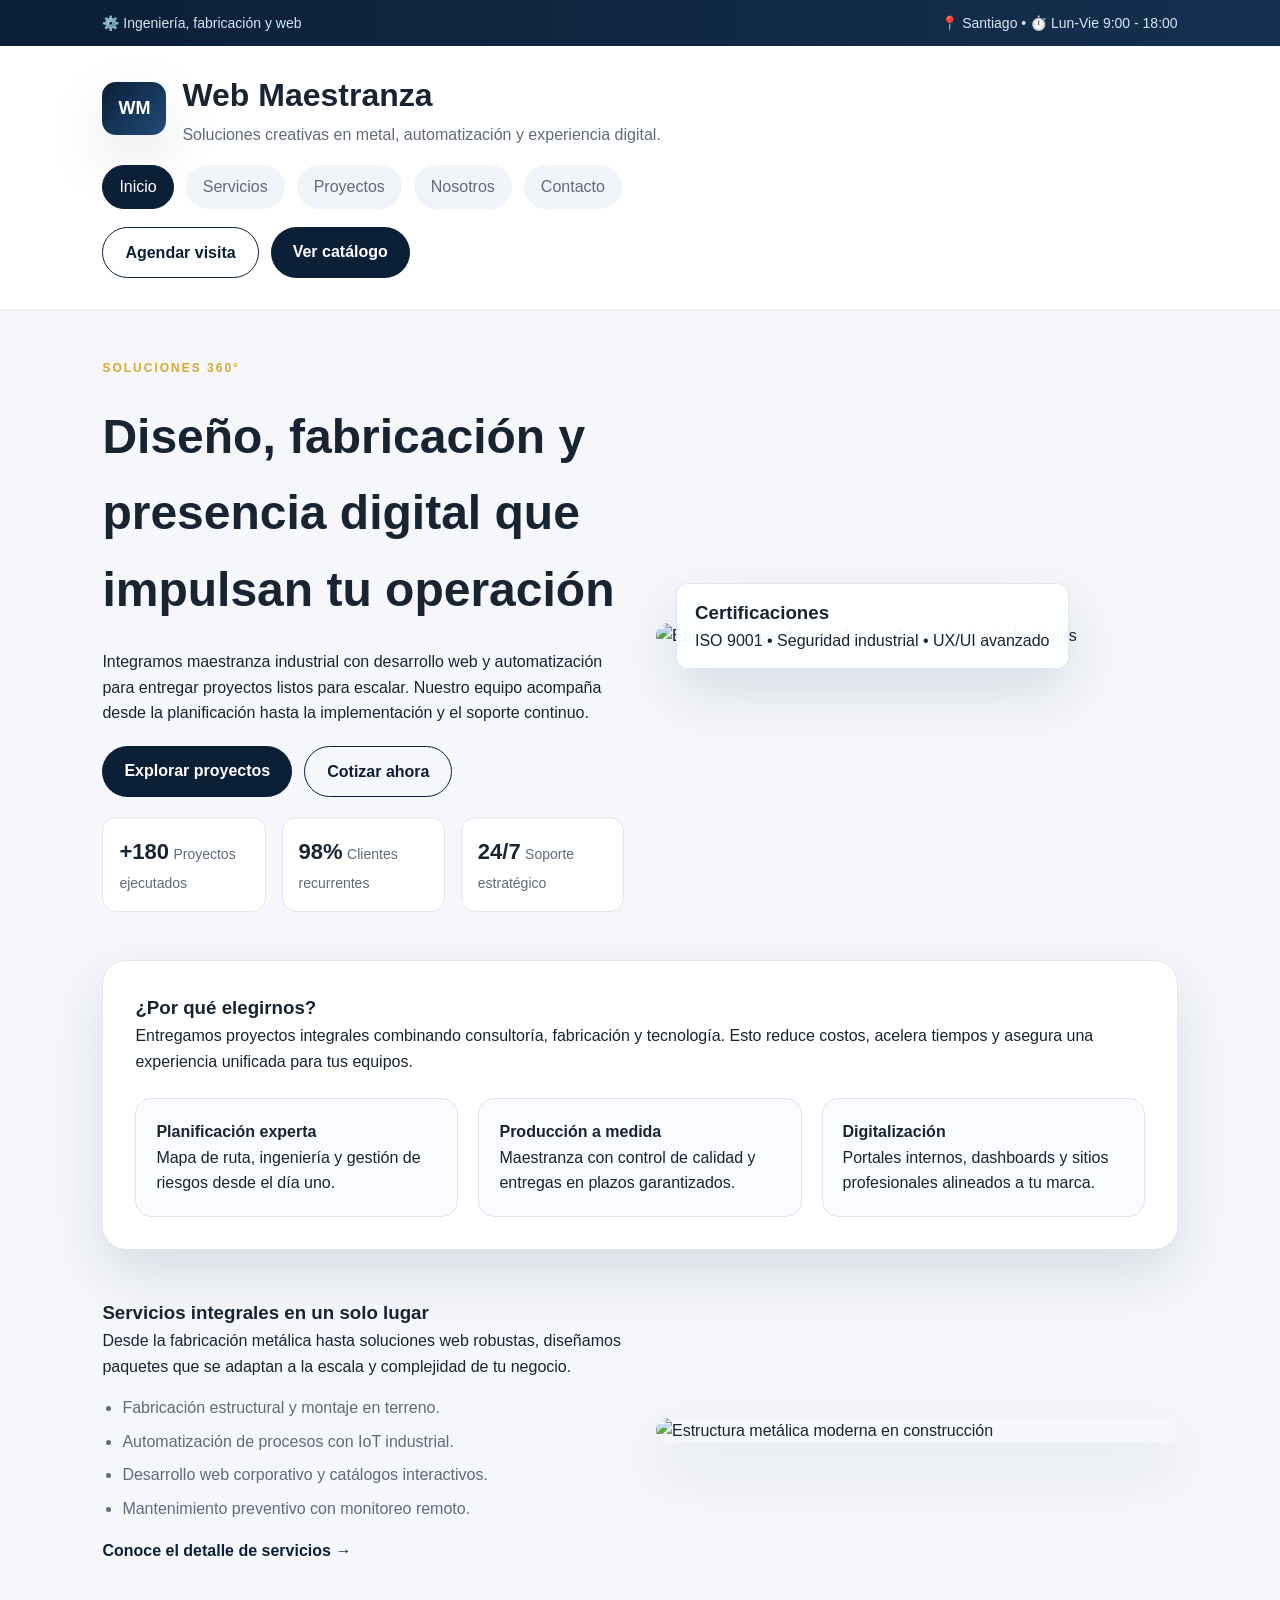
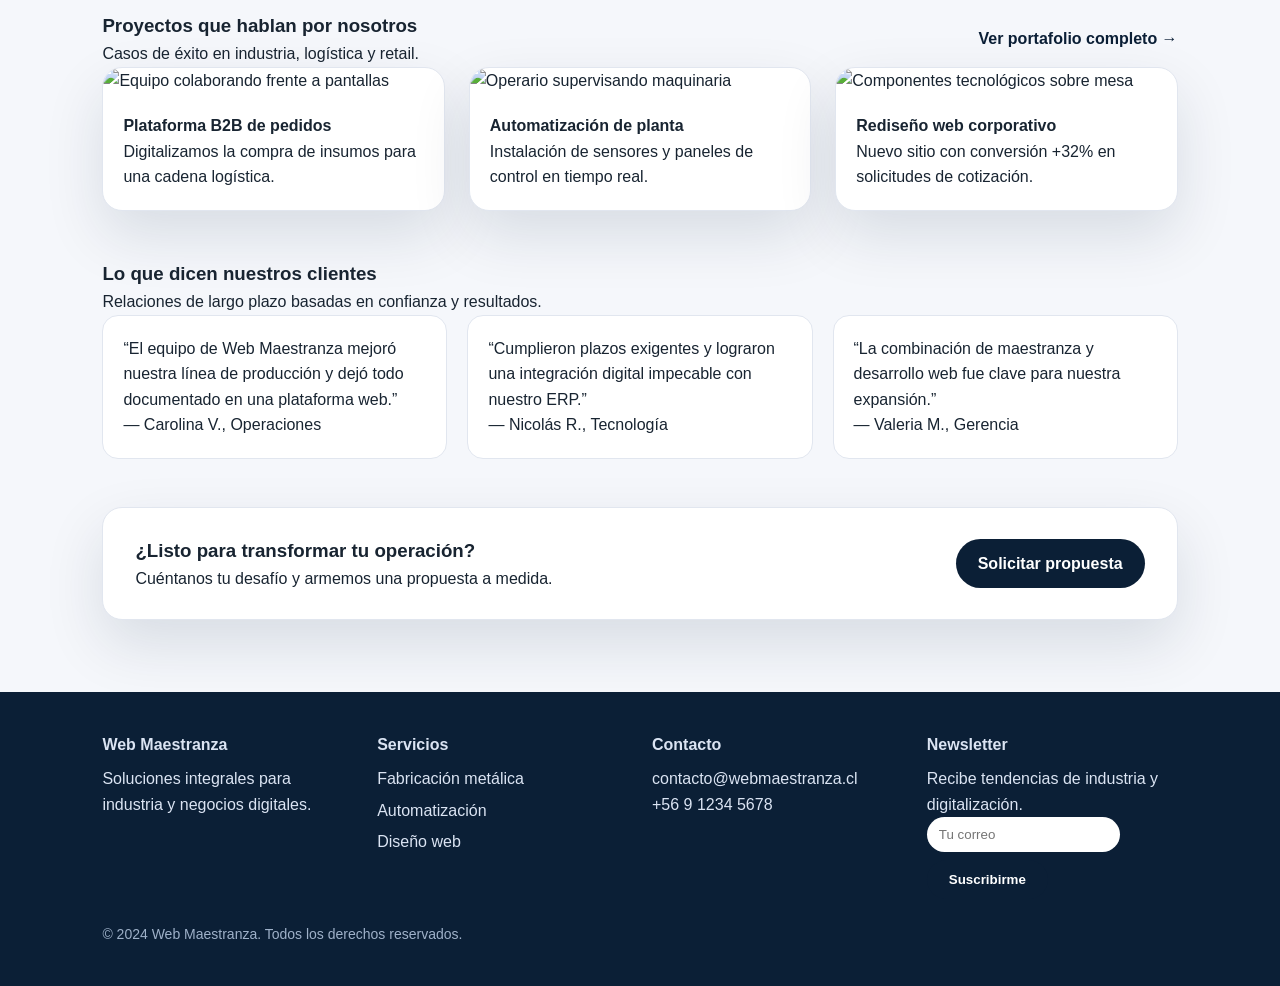
==== commit 43e01db5: "Enhance site with modern multi-page layout" ====
--- a/index.html
+++ b/index.html
@@ -3,72 +3,236 @@
 <head>
   <meta charset="UTF-8" />
   <meta name="viewport" content="width=device-width, initial-scale=1.0" />
-  <title>Web Maestranza | Inicio</title>
+  <title>Web Maestranza | Soluciones integrales</title>
   <link rel="stylesheet" href="styles.css" />
 </head>
 <body>
   <header class="site-header">
-    <div class="brand">
-      <span class="brand__logo">WM</span>
-      <div>
-        <h1>Web Maestranza</h1>
-        <p>Soluciones creativas en metal y diseño digital.</p>
-      </div>
+    <div class="top-bar">
+      <span>⚙️ Ingeniería, fabricación y web</span>
+      <span>📍 Santiago • ⏱️ Lun-Vie 9:00 - 18:00</span>
     </div>
-    <nav class="site-nav">
-      <a class="is-active" href="index.html">Inicio</a>
-      <a href="servicios.html">Servicios</a>
-      <a href="proyectos.html">Proyectos</a>
-      <a href="nosotros.html">Nosotros</a>
-      <a href="contacto.html">Contacto</a>
-    </nav>
+    <div class="site-header__main">
+      <div class="brand">
+        <span class="brand__logo">WM</span>
+        <div>
+          <h1>Web Maestranza</h1>
+          <p>Soluciones creativas en metal, automatización y experiencia digital.</p>
+        </div>
+      </div>
+      <nav class="site-nav">
+        <a class="is-active" href="index.html">Inicio</a>
+        <a href="servicios.html">Servicios</a>
+        <a href="proyectos.html">Proyectos</a>
+        <a href="nosotros.html">Nosotros</a>
+        <a href="contacto.html">Contacto</a>
+      </nav>
+      <div class="header-actions">
+        <a class="button button--ghost" href="contacto.html">Agendar visita</a>
+        <a class="button" href="servicios.html">Ver catálogo</a>
+      </div>
+    </div>
   </header>
 
   <main class="page">
     <section class="hero">
-      <div>
-        <p class="hero__eyebrow">Página principal</p>
-        <h2>Un menú con varias páginas para una navegación clara</h2>
+      <div class="hero__content">
+        <p class="hero__eyebrow">Soluciones 360°</p>
+        <h2>Diseño, fabricación y presencia digital que impulsan tu operación</h2>
         <p>
-          Esta portada conecta con secciones separadas para servicios, proyectos, nuestro equipo y
-          contacto. Cada página tiene su propio contenido pero comparte el mismo diseño.
+          Integramos maestranza industrial con desarrollo web y automatización para entregar
+          proyectos listos para escalar. Nuestro equipo acompaña desde la planificación hasta la
+          implementación y el soporte continuo.
         </p>
         <div class="hero__actions">
-          <a class="button" href="servicios.html">Ver servicios</a>
-          <a class="button button--ghost" href="contacto.html">Hablar con nosotros</a>
-        </div>
-      </div>
-      <div class="hero__card">
-        <h3>Resumen rápido</h3>
+          <a class="button" href="proyectos.html">Explorar proyectos</a>
+          <a class="button button--ghost" href="contacto.html">Cotizar ahora</a>
+        </div>
+        <div class="hero__stats">
+          <div>
+            <strong>+180</strong>
+            <span>Proyectos ejecutados</span>
+          </div>
+          <div>
+            <strong>98%</strong>
+            <span>Clientes recurrentes</span>
+          </div>
+          <div>
+            <strong>24/7</strong>
+            <span>Soporte estratégico</span>
+          </div>
+        </div>
+      </div>
+      <div class="hero__media">
+        <img
+          src="https://images.unsplash.com/photo-1489515217757-5fd1be406fef?auto=format&fit=crop&w=900&q=80"
+          alt="Equipo trabajando en taller con herramientas industriales"
+        />
+        <div class="hero__badge">
+          <h3>Certificaciones</h3>
+          <p>ISO 9001 • Seguridad industrial • UX/UI avanzado</p>
+        </div>
+      </div>
+    </section>
+
+    <section class="highlight">
+      <div>
+        <h3>¿Por qué elegirnos?</h3>
+        <p>
+          Entregamos proyectos integrales combinando consultoría, fabricación y tecnología. Esto
+          reduce costos, acelera tiempos y asegura una experiencia unificada para tus equipos.
+        </p>
+      </div>
+      <div class="highlight__cards">
+        <article>
+          <h4>Planificación experta</h4>
+          <p>Mapa de ruta, ingeniería y gestión de riesgos desde el día uno.</p>
+        </article>
+        <article>
+          <h4>Producción a medida</h4>
+          <p>Maestranza con control de calidad y entregas en plazos garantizados.</p>
+        </article>
+        <article>
+          <h4>Digitalización</h4>
+          <p>Portales internos, dashboards y sitios profesionales alineados a tu marca.</p>
+        </article>
+      </div>
+    </section>
+
+    <section class="split">
+      <div>
+        <h3>Servicios integrales en un solo lugar</h3>
+        <p>
+          Desde la fabricación metálica hasta soluciones web robustas, diseñamos paquetes que se
+          adaptan a la escala y complejidad de tu negocio.
+        </p>
+        <ul class="checklist">
+          <li>Fabricación estructural y montaje en terreno.</li>
+          <li>Automatización de procesos con IoT industrial.</li>
+          <li>Desarrollo web corporativo y catálogos interactivos.</li>
+          <li>Mantenimiento preventivo con monitoreo remoto.</li>
+        </ul>
+        <a class="text-link" href="servicios.html">Conoce el detalle de servicios →</a>
+      </div>
+      <div class="split__media">
+        <img
+          src="https://images.unsplash.com/photo-1503387762-592deb58ef4e?auto=format&fit=crop&w=900&q=80"
+          alt="Estructura metálica moderna en construcción"
+        />
+      </div>
+    </section>
+
+    <section class="portfolio-preview">
+      <div class="section-heading">
+        <div>
+          <h3>Proyectos que hablan por nosotros</h3>
+          <p>Casos de éxito en industria, logística y retail.</p>
+        </div>
+        <a class="text-link" href="proyectos.html">Ver portafolio completo →</a>
+      </div>
+      <div class="cards">
+        <article class="card">
+          <img
+            src="https://images.unsplash.com/photo-1520607162513-77705c0f0d4a?auto=format&fit=crop&w=900&q=80"
+            alt="Equipo colaborando frente a pantallas"
+          />
+          <div class="card__body">
+            <h4>Plataforma B2B de pedidos</h4>
+            <p>Digitalizamos la compra de insumos para una cadena logística.</p>
+          </div>
+        </article>
+        <article class="card">
+          <img
+            src="https://images.unsplash.com/photo-1489515217757-5fd1be406fef?auto=format&fit=crop&w=900&q=80"
+            alt="Operario supervisando maquinaria"
+          />
+          <div class="card__body">
+            <h4>Automatización de planta</h4>
+            <p>Instalación de sensores y paneles de control en tiempo real.</p>
+          </div>
+        </article>
+        <article class="card">
+          <img
+            src="https://images.unsplash.com/photo-1518770660439-4636190af475?auto=format&fit=crop&w=900&q=80"
+            alt="Componentes tecnológicos sobre mesa"
+          />
+          <div class="card__body">
+            <h4>Rediseño web corporativo</h4>
+            <p>Nuevo sitio con conversión +32% en solicitudes de cotización.</p>
+          </div>
+        </article>
+      </div>
+    </section>
+
+    <section class="testimonials">
+      <div class="section-heading">
+        <div>
+          <h3>Lo que dicen nuestros clientes</h3>
+          <p>Relaciones de largo plazo basadas en confianza y resultados.</p>
+        </div>
+      </div>
+      <div class="grid">
+        <article>
+          <p>
+            “El equipo de Web Maestranza mejoró nuestra línea de producción y dejó todo documentado
+            en una plataforma web.”
+          </p>
+          <span>— Carolina V., Operaciones</span>
+        </article>
+        <article>
+          <p>
+            “Cumplieron plazos exigentes y lograron una integración digital impecable con nuestro
+            ERP.”
+          </p>
+          <span>— Nicolás R., Tecnología</span>
+        </article>
+        <article>
+          <p>
+            “La combinación de maestranza y desarrollo web fue clave para nuestra expansión.”
+          </p>
+          <span>— Valeria M., Gerencia</span>
+        </article>
+      </div>
+    </section>
+
+    <section class="cta">
+      <div>
+        <h3>¿Listo para transformar tu operación?</h3>
+        <p>Cuéntanos tu desafío y armemos una propuesta a medida.</p>
+      </div>
+      <a class="button" href="contacto.html">Solicitar propuesta</a>
+    </section>
+  </main>
+
+  <footer class="site-footer">
+    <div class="footer-grid">
+      <div>
+        <h4>Web Maestranza</h4>
+        <p>Soluciones integrales para industria y negocios digitales.</p>
+      </div>
+      <div>
+        <h4>Servicios</h4>
         <ul>
-          <li>Menú con 5 páginas independientes.</li>
-          <li>Diseño consistente en todas las vistas.</li>
-          <li>Contenido separado por temas.</li>
+          <li><a href="servicios.html">Fabricación metálica</a></li>
+          <li><a href="servicios.html">Automatización</a></li>
+          <li><a href="servicios.html">Diseño web</a></li>
         </ul>
       </div>
-    </section>
-
-    <section class="grid">
-      <article>
-        <h3>Servicios</h3>
-        <p>Fabricación metálica, desarrollo web y mantenimiento industrial.</p>
-        <a href="servicios.html">Ir a servicios →</a>
-      </article>
-      <article>
-        <h3>Proyectos</h3>
-        <p>Galería de trabajos recientes con fichas técnicas y resultados.</p>
-        <a href="proyectos.html">Ver proyectos →</a>
-      </article>
-      <article>
-        <h3>Nosotros</h3>
-        <p>Conoce al equipo y nuestra historia de maestranza.</p>
-        <a href="nosotros.html">Conocer más →</a>
-      </article>
-    </section>
-  </main>
-
-  <footer class="site-footer">
-    <p>© 2024 Web Maestranza. Todos los derechos reservados.</p>
+      <div>
+        <h4>Contacto</h4>
+        <p>contacto@webmaestranza.cl</p>
+        <p>+56 9 1234 5678</p>
+      </div>
+      <div>
+        <h4>Newsletter</h4>
+        <p>Recibe tendencias de industria y digitalización.</p>
+        <div class="newsletter">
+          <input type="email" placeholder="Tu correo" />
+          <button class="button" type="button">Suscribirme</button>
+        </div>
+      </div>
+    </div>
+    <p class="footer-note">© 2024 Web Maestranza. Todos los derechos reservados.</p>
   </footer>
 </body>
 </html>
--- a/styles.css
+++ b/styles.css
@@ -1,12 +1,14 @@
 :root {
   color-scheme: light;
-  --primary: #0f3d5f;
-  --accent: #f2b632;
-  --bg: #f6f7fb;
-  --text: #1f2933;
-  --muted: #5b6770;
+  --primary: #0b1f36;
+  --accent: #f6c453;
+  --accent-dark: #d9a62f;
+  --bg: #f5f7fb;
+  --text: #182431;
+  --muted: #5f6b78;
   --card: #ffffff;
-  --border: #e0e5ec;
+  --border: #e1e6ef;
+  --shadow: 0 24px 60px rgba(11, 31, 54, 0.12);
 }
 
 * {
@@ -27,13 +29,31 @@
   text-decoration: none;
 }
 
+img {
+  max-width: 100%;
+  display: block;
+  border-radius: 16px;
+}
+
+.top-bar {
+  display: flex;
+  justify-content: space-between;
+  gap: 16px;
+  color: #dbe4f3;
+  font-size: 14px;
+  padding: 12px 8vw;
+  background: linear-gradient(90deg, #0b1f36, #14304f);
+}
+
 .site-header {
   background: var(--card);
   border-bottom: 1px solid var(--border);
-  padding: 24px 8vw;
-  display: flex;
-  flex-direction: column;
-  gap: 16px;
+}
+
+.site-header__main {
+  padding: 24px 8vw 32px;
+  display: grid;
+  gap: 18px;
 }
 
 .brand {
@@ -43,12 +63,13 @@
 }
 
 .brand__logo {
-  background: var(--primary);
+  background: linear-gradient(135deg, #0b1f36, #214c7a);
   color: #fff;
   font-weight: 700;
-  border-radius: 12px;
-  padding: 12px 14px;
+  border-radius: 14px;
+  padding: 12px 16px;
   font-size: 18px;
+  box-shadow: var(--shadow);
 }
 
 .brand p {
@@ -62,11 +83,12 @@
 }
 
 .site-nav a {
-  padding: 8px 14px;
+  padding: 8px 16px;
   border-radius: 999px;
   border: 1px solid transparent;
   color: var(--muted);
   transition: all 0.2s ease;
+  background: #f1f4f9;
 }
 
 .site-nav a:hover,
@@ -76,58 +98,90 @@
   border-color: var(--primary);
 }
 
+.header-actions {
+  display: flex;
+  flex-wrap: wrap;
+  gap: 12px;
+}
+
 .page {
-  padding: 40px 8vw 64px;
+  padding: 48px 8vw 72px;
   display: flex;
   flex-direction: column;
-  gap: 40px;
+  gap: 48px;
 }
 
 .hero {
   display: grid;
   gap: 32px;
-  grid-template-columns: repeat(auto-fit, minmax(240px, 1fr));
-  align-items: center;
+  grid-template-columns: repeat(auto-fit, minmax(280px, 1fr));
+  align-items: center;
+}
+
+.hero__content {
+  display: grid;
+  gap: 20px;
 }
 
 .hero__eyebrow {
   text-transform: uppercase;
-  color: var(--accent);
+  color: var(--accent-dark);
   font-weight: 700;
   letter-spacing: 2px;
   font-size: 12px;
 }
 
 .hero h2 {
-  font-size: 32px;
-  margin: 12px 0 16px;
+  font-size: clamp(2rem, 2vw + 1.4rem, 3rem);
 }
 
 .hero__actions {
-  margin-top: 20px;
   display: flex;
   flex-wrap: wrap;
   gap: 12px;
 }
 
-.hero__card {
-  background: var(--card);
-  padding: 24px;
-  border-radius: 20px;
-  border: 1px solid var(--border);
-  box-shadow: 0 20px 40px rgba(15, 61, 95, 0.08);
-}
-
-.hero__card ul {
-  margin-top: 16px;
-  padding-left: 20px;
-  color: var(--muted);
+.hero__stats {
+  display: grid;
+  grid-template-columns: repeat(auto-fit, minmax(140px, 1fr));
+  gap: 16px;
+}
+
+.hero__stats div {
+  background: var(--card);
+  padding: 16px;
+  border-radius: 14px;
+  border: 1px solid var(--border);
+}
+
+.hero__stats strong {
+  font-size: 22px;
+}
+
+.hero__stats span {
+  color: var(--muted);
+  font-size: 14px;
+}
+
+.hero__media {
+  position: relative;
+}
+
+.hero__badge {
+  position: absolute;
+  bottom: -20px;
+  left: 20px;
+  background: rgba(255, 255, 255, 0.95);
+  padding: 14px 18px;
+  border-radius: 12px;
+  border: 1px solid var(--border);
+  box-shadow: var(--shadow);
 }
 
 .button {
   background: var(--primary);
   color: #fff;
-  padding: 10px 20px;
+  padding: 12px 22px;
   border-radius: 999px;
   border: none;
   display: inline-block;
@@ -140,46 +194,182 @@
   border: 1px solid var(--primary);
 }
 
+.section-heading {
+  display: flex;
+  align-items: center;
+  justify-content: space-between;
+  gap: 16px;
+  flex-wrap: wrap;
+}
+
+.text-link {
+  color: var(--primary);
+  font-weight: 600;
+}
+
+.highlight {
+  display: grid;
+  gap: 24px;
+  background: var(--card);
+  padding: 32px;
+  border-radius: 24px;
+  border: 1px solid var(--border);
+  box-shadow: var(--shadow);
+}
+
+.highlight__cards {
+  display: grid;
+  grid-template-columns: repeat(auto-fit, minmax(220px, 1fr));
+  gap: 20px;
+}
+
+.highlight__cards article {
+  background: #f9fbff;
+  padding: 20px;
+  border-radius: 16px;
+  border: 1px solid var(--border);
+}
+
+.split {
+  display: grid;
+  gap: 32px;
+  grid-template-columns: repeat(auto-fit, minmax(260px, 1fr));
+  align-items: center;
+}
+
+.split__media img {
+  box-shadow: var(--shadow);
+}
+
+.checklist {
+  margin: 16px 0;
+  padding-left: 20px;
+  color: var(--muted);
+  display: grid;
+  gap: 8px;
+}
+
+.cards {
+  display: grid;
+  gap: 24px;
+  grid-template-columns: repeat(auto-fit, minmax(240px, 1fr));
+}
+
+.card {
+  background: var(--card);
+  border-radius: 20px;
+  border: 1px solid var(--border);
+  overflow: hidden;
+  box-shadow: var(--shadow);
+}
+
+.card__body {
+  padding: 20px;
+}
+
 .grid {
   display: grid;
   gap: 20px;
   grid-template-columns: repeat(auto-fit, minmax(220px, 1fr));
 }
 
-.grid article,
-.card {
+.grid article {
   background: var(--card);
   padding: 20px;
   border-radius: 16px;
   border: 1px solid var(--border);
 }
 
-.grid article a {
-  margin-top: 10px;
-  display: inline-block;
-  color: var(--primary);
-  font-weight: 600;
-}
-
-.page-header h2 {
-  font-size: 28px;
-  margin-bottom: 8px;
-}
-
-.page-header p {
-  color: var(--muted);
-}
-
-.cards {
+.page-header {
+  display: grid;
+  gap: 24px;
+  grid-template-columns: repeat(auto-fit, minmax(260px, 1fr));
+  align-items: center;
+}
+
+.page-header img {
+  border-radius: 20px;
+  box-shadow: var(--shadow);
+}
+
+.services-grid {
   display: grid;
   gap: 20px;
   grid-template-columns: repeat(auto-fit, minmax(240px, 1fr));
 }
 
-.card span {
+.services-grid article {
+  background: var(--card);
+  padding: 22px;
+  border-radius: 18px;
+  border: 1px solid var(--border);
+}
+
+.services-grid ul {
+  margin-top: 12px;
+  padding-left: 18px;
+  color: var(--muted);
+  display: grid;
+  gap: 6px;
+}
+
+.steps {
+  display: grid;
+  gap: 10px;
+  padding-left: 18px;
+  color: var(--muted);
+}
+
+.project-grid {
+  display: grid;
+  gap: 24px;
+  grid-template-columns: repeat(auto-fit, minmax(260px, 1fr));
+}
+
+.project-card {
+  background: var(--card);
+  border-radius: 20px;
+  border: 1px solid var(--border);
+  overflow: hidden;
+  box-shadow: var(--shadow);
+  display: grid;
+}
+
+.project-card div {
+  padding: 18px;
+}
+
+.project-card span {
   display: block;
-  margin-top: 12px;
-  color: var(--muted);
+  margin-top: 10px;
+  color: var(--muted);
+}
+
+.metrics {
+  display: grid;
+  gap: 20px;
+  background: linear-gradient(120deg, #0b1f36, #214c7a);
+  color: #fff;
+  padding: 32px;
+  border-radius: 24px;
+}
+
+.metrics__grid {
+  display: grid;
+  gap: 16px;
+  grid-template-columns: repeat(auto-fit, minmax(160px, 1fr));
+}
+
+.metrics__grid div {
+  background: rgba(255, 255, 255, 0.12);
+  padding: 16px;
+  border-radius: 14px;
+}
+
+.story {
+  display: grid;
+  gap: 24px;
+  grid-template-columns: repeat(auto-fit, minmax(260px, 1fr));
 }
 
 .timeline {
@@ -194,23 +384,39 @@
   border-left: 4px solid var(--accent);
 }
 
+.values {
+  display: grid;
+  gap: 16px;
+  grid-template-columns: repeat(auto-fit, minmax(220px, 1fr));
+}
+
+.values article {
+  background: var(--card);
+  padding: 20px;
+  border-radius: 16px;
+  border: 1px solid var(--border);
+}
+
 .team {
   display: grid;
   gap: 16px;
-  grid-template-columns: repeat(auto-fit, minmax(200px, 1fr));
+  grid-template-columns: repeat(auto-fit, minmax(220px, 1fr));
 }
 
 .team article {
   background: var(--card);
-  padding: 18px;
-  border-radius: 14px;
-  border: 1px solid var(--border);
+  padding: 16px;
+  border-radius: 16px;
+  border: 1px solid var(--border);
+  display: grid;
+  gap: 12px;
+  align-items: center;
 }
 
 .contact {
   display: grid;
   gap: 24px;
-  grid-template-columns: repeat(auto-fit, minmax(260px, 1fr));
+  grid-template-columns: repeat(auto-fit, minmax(280px, 1fr));
   align-items: start;
 }
 
@@ -220,8 +426,9 @@
   gap: 16px;
   background: var(--card);
   padding: 24px;
-  border-radius: 16px;
-  border: 1px solid var(--border);
+  border-radius: 20px;
+  border: 1px solid var(--border);
+  box-shadow: var(--shadow);
 }
 
 .contact__form label {
@@ -244,7 +451,7 @@
 .contact__info {
   background: var(--card);
   padding: 24px;
-  border-radius: 16px;
+  border-radius: 20px;
   border: 1px solid var(--border);
   display: grid;
   gap: 12px;
@@ -256,21 +463,80 @@
   border-radius: 10px;
 }
 
+.contact__map img {
+  border-radius: 14px;
+}
+
+.cta {
+  display: flex;
+  justify-content: space-between;
+  gap: 20px;
+  align-items: center;
+  background: var(--card);
+  padding: 28px 32px;
+  border-radius: 20px;
+  border: 1px solid var(--border);
+  box-shadow: var(--shadow);
+  flex-wrap: wrap;
+}
+
 .site-footer {
-  padding: 24px 8vw 40px;
-  color: var(--muted);
-}
-
-@media (max-width: 600px) {
-  .site-header {
-    padding: 20px 6vw;
+  padding: 40px 8vw;
+  background: #0b1f36;
+  color: #dbe4f3;
+}
+
+.footer-grid {
+  display: grid;
+  gap: 24px;
+  grid-template-columns: repeat(auto-fit, minmax(200px, 1fr));
+  margin-bottom: 24px;
+}
+
+.footer-grid h4 {
+  margin-bottom: 8px;
+}
+
+.footer-grid ul {
+  list-style: none;
+  display: grid;
+  gap: 6px;
+}
+
+.newsletter {
+  display: flex;
+  gap: 8px;
+  flex-wrap: wrap;
+}
+
+.newsletter input {
+  padding: 10px 12px;
+  border-radius: 999px;
+  border: none;
+  min-width: 180px;
+}
+
+.footer-note {
+  color: #9fb1c9;
+  font-size: 14px;
+}
+
+@media (max-width: 700px) {
+  .top-bar {
+    flex-direction: column;
+    align-items: flex-start;
   }
 
   .page {
     padding: 32px 6vw 48px;
   }
 
-  .hero h2 {
-    font-size: 26px;
+  .site-header__main {
+    padding: 20px 6vw 28px;
   }
-}
+
+  .hero__badge {
+    position: static;
+    margin-top: 16px;
+  }
+}
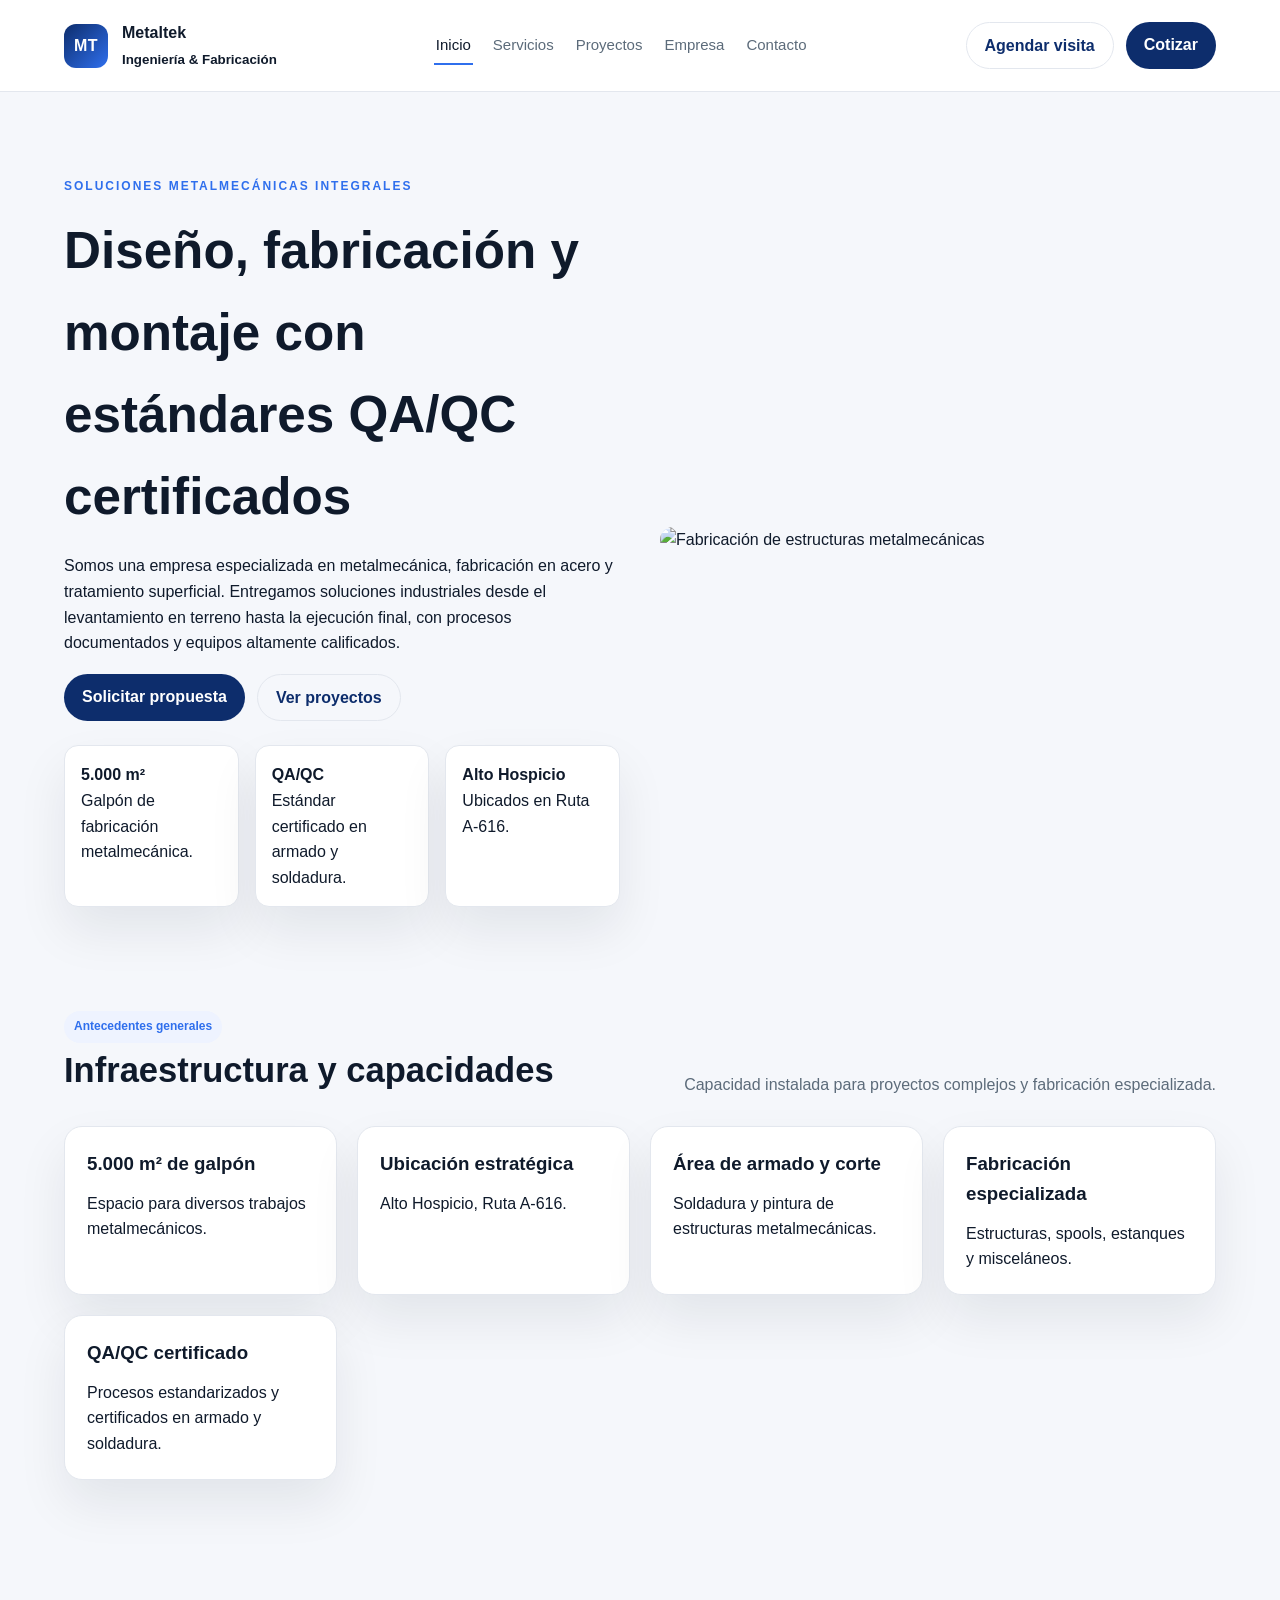
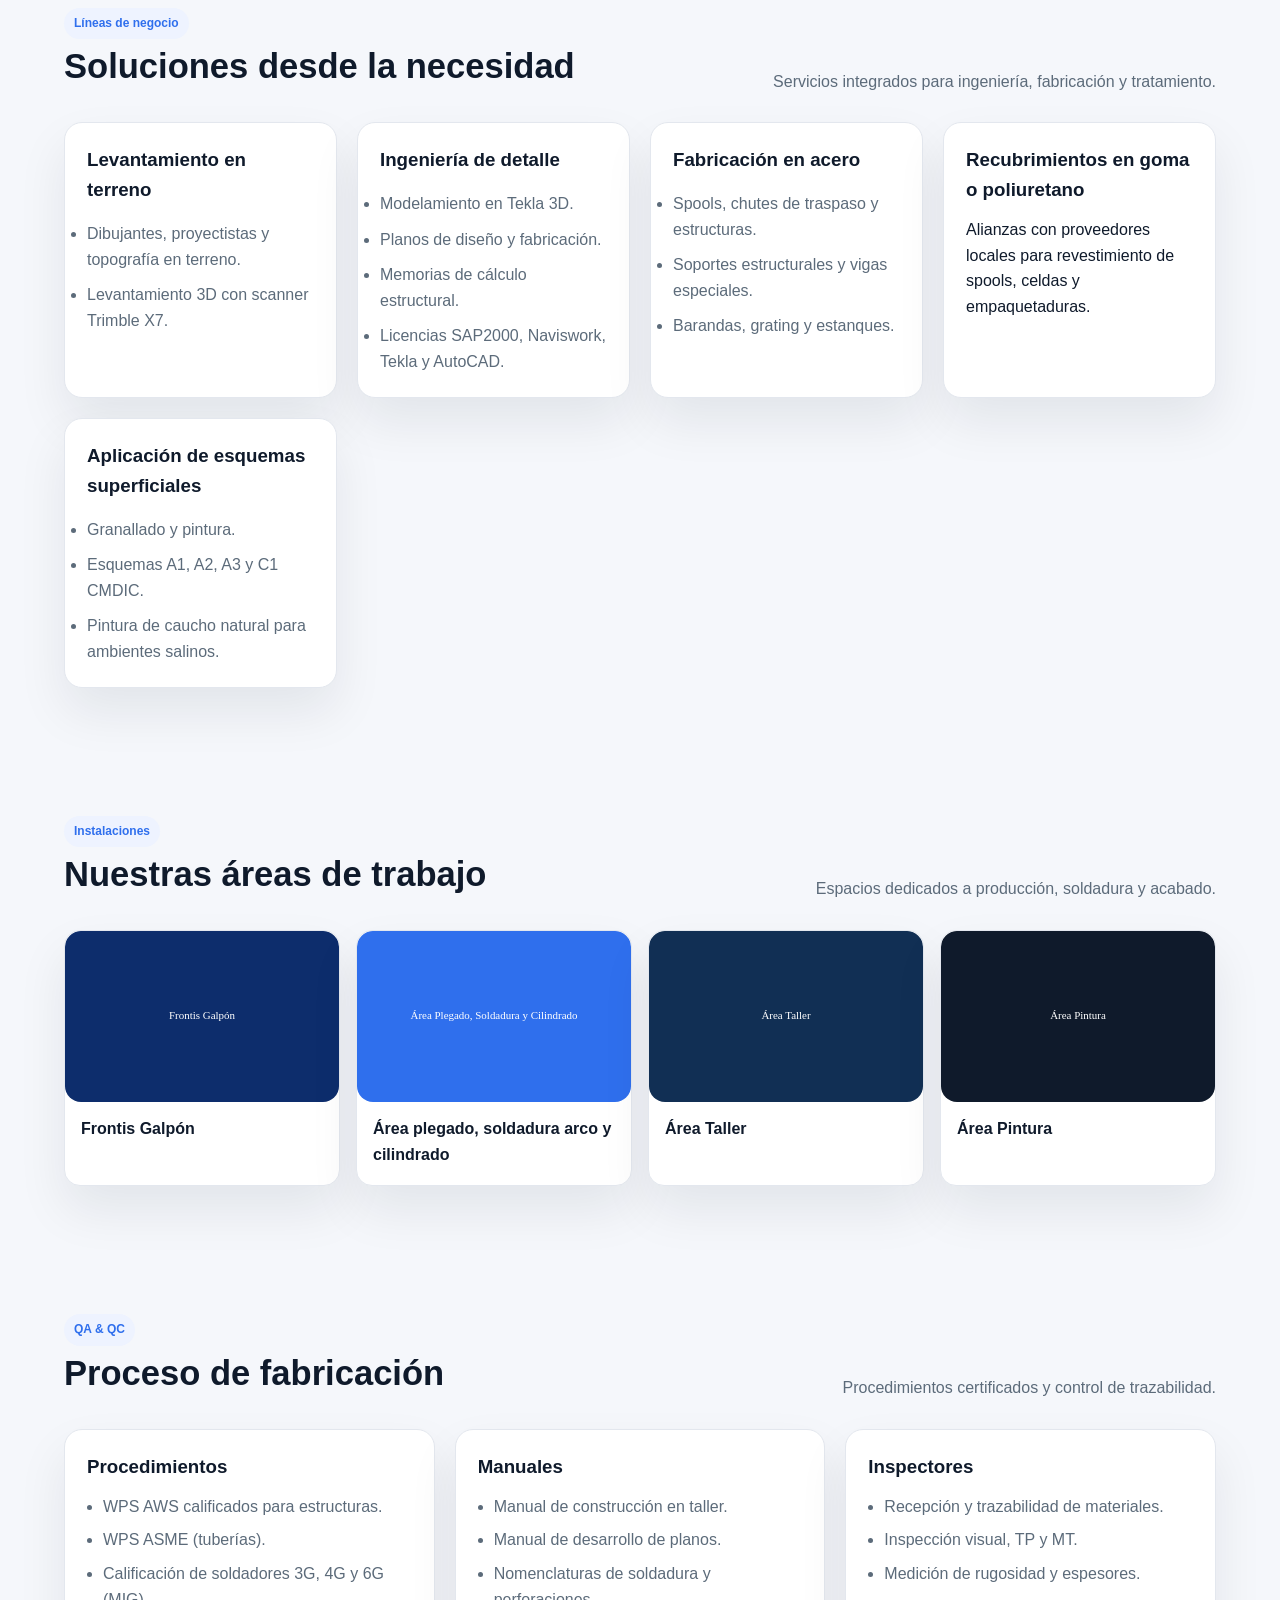
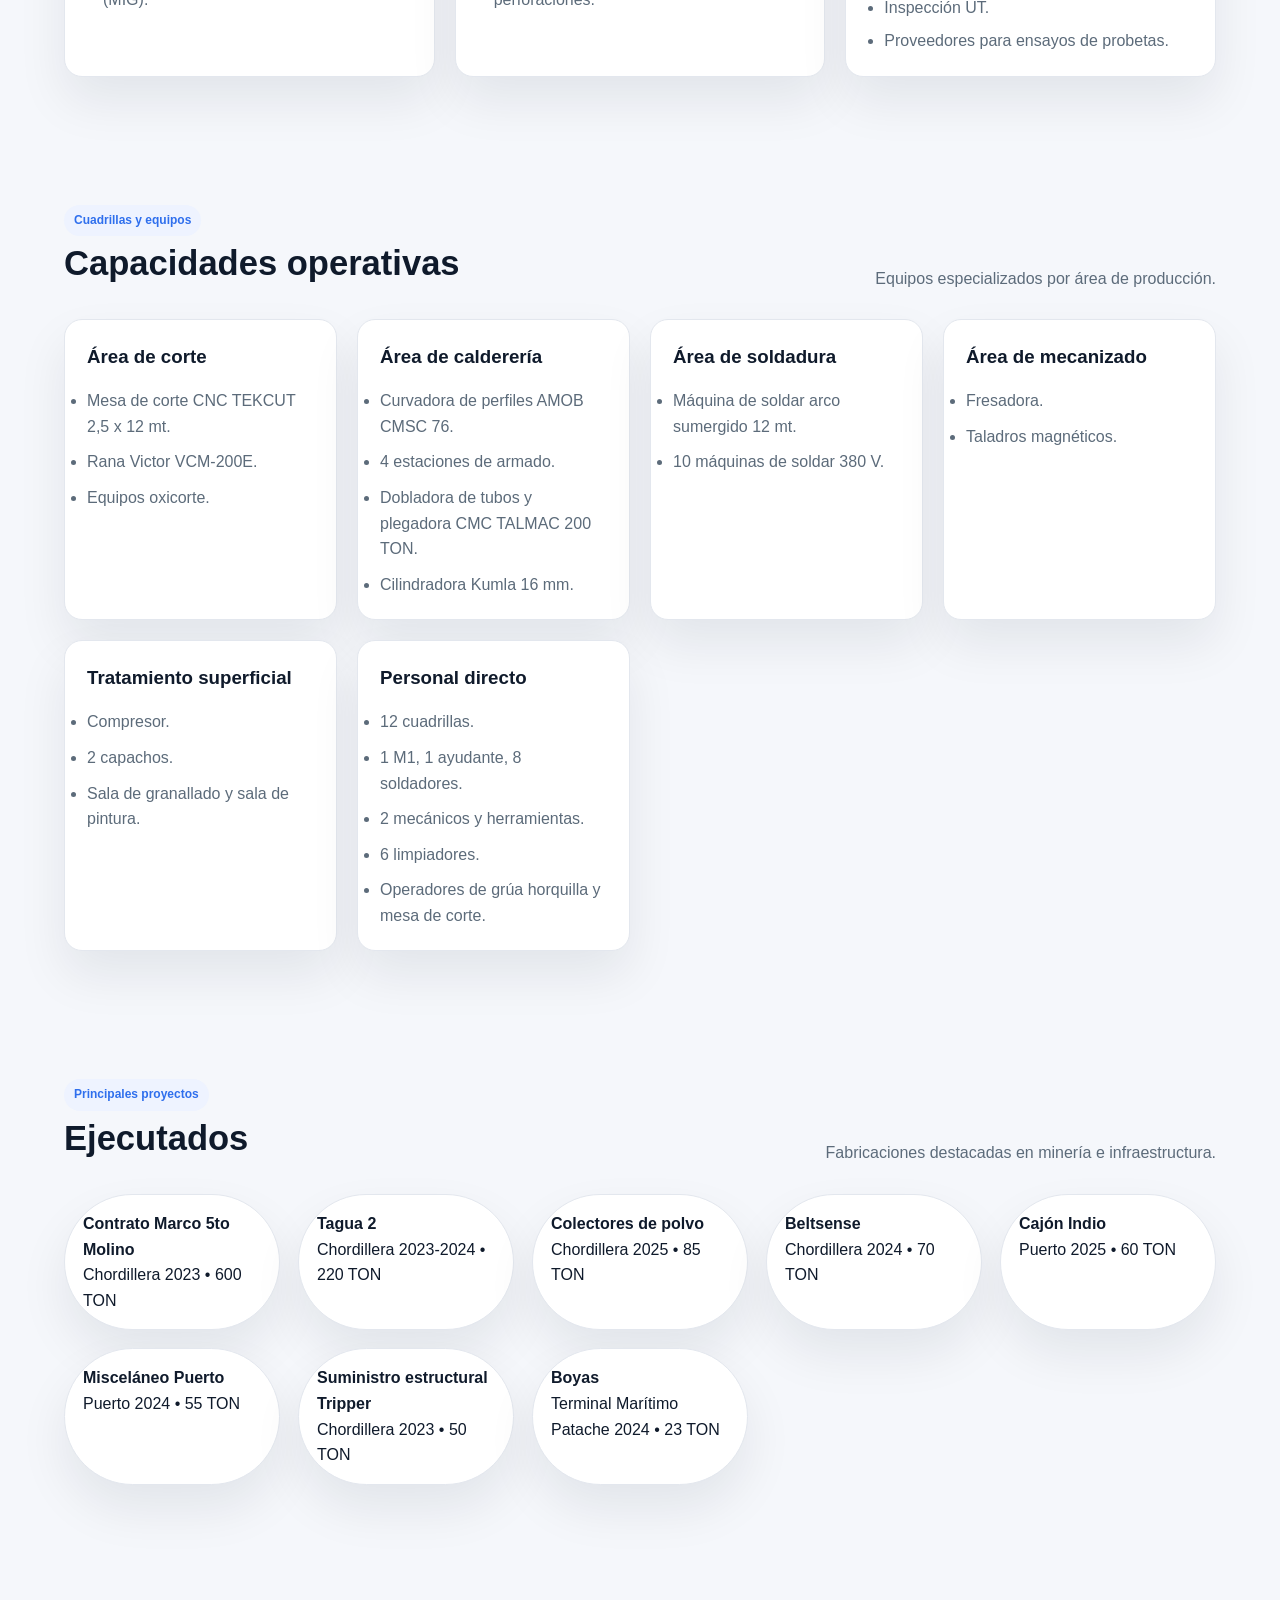
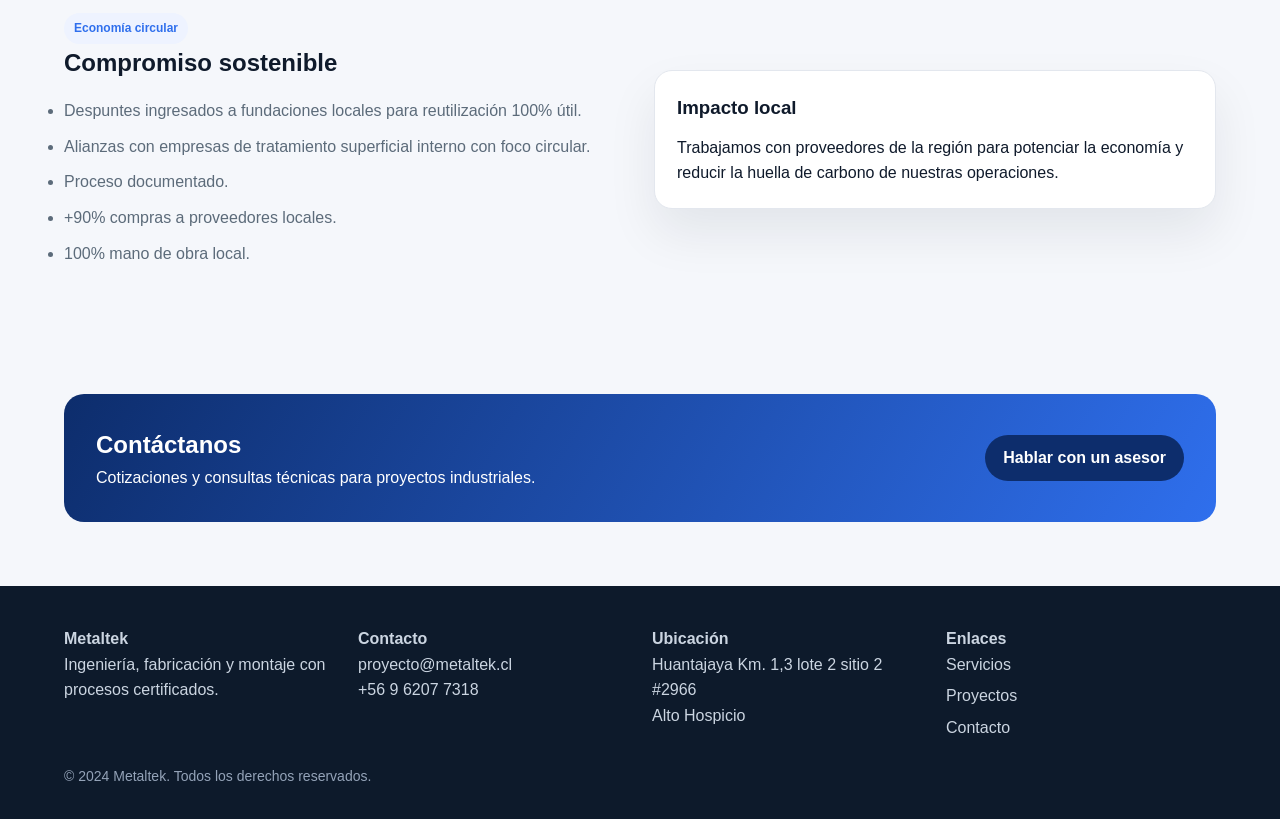
==== commit 5db528ea: "Redesign site with minimal navigation and detailed sections" ====
--- a/index.html
+++ b/index.html
@@ -3,236 +3,407 @@
 <head>
   <meta charset="UTF-8" />
   <meta name="viewport" content="width=device-width, initial-scale=1.0" />
-  <title>Web Maestranza | Soluciones integrales</title>
+  <title>Metaltek | Ingeniería & Fabricación</title>
   <link rel="stylesheet" href="styles.css" />
 </head>
 <body>
   <header class="site-header">
-    <div class="top-bar">
-      <span>⚙️ Ingeniería, fabricación y web</span>
-      <span>📍 Santiago • ⏱️ Lun-Vie 9:00 - 18:00</span>
-    </div>
-    <div class="site-header__main">
+    <div class="container navbar">
       <div class="brand">
-        <span class="brand__logo">WM</span>
+        <span class="brand__logo">MT</span>
         <div>
-          <h1>Web Maestranza</h1>
-          <p>Soluciones creativas en metal, automatización y experiencia digital.</p>
+          <div>Metaltek</div>
+          <small>Ingeniería & Fabricación</small>
         </div>
       </div>
       <nav class="site-nav">
         <a class="is-active" href="index.html">Inicio</a>
         <a href="servicios.html">Servicios</a>
         <a href="proyectos.html">Proyectos</a>
-        <a href="nosotros.html">Nosotros</a>
+        <a href="nosotros.html">Empresa</a>
         <a href="contacto.html">Contacto</a>
       </nav>
-      <div class="header-actions">
+      <div class="nav-actions">
         <a class="button button--ghost" href="contacto.html">Agendar visita</a>
-        <a class="button" href="servicios.html">Ver catálogo</a>
+        <a class="button" href="contacto.html">Cotizar</a>
       </div>
     </div>
   </header>
 
-  <main class="page">
+  <main>
     <section class="hero">
-      <div class="hero__content">
-        <p class="hero__eyebrow">Soluciones 360°</p>
-        <h2>Diseño, fabricación y presencia digital que impulsan tu operación</h2>
-        <p>
-          Integramos maestranza industrial con desarrollo web y automatización para entregar
-          proyectos listos para escalar. Nuestro equipo acompaña desde la planificación hasta la
-          implementación y el soporte continuo.
-        </p>
-        <div class="hero__actions">
-          <a class="button" href="proyectos.html">Explorar proyectos</a>
-          <a class="button button--ghost" href="contacto.html">Cotizar ahora</a>
-        </div>
-        <div class="hero__stats">
-          <div>
-            <strong>+180</strong>
-            <span>Proyectos ejecutados</span>
-          </div>
-          <div>
-            <strong>98%</strong>
-            <span>Clientes recurrentes</span>
-          </div>
-          <div>
-            <strong>24/7</strong>
-            <span>Soporte estratégico</span>
-          </div>
-        </div>
-      </div>
-      <div class="hero__media">
+      <div class="container hero__grid">
+        <div>
+          <span class="hero__eyebrow">Soluciones metalmecánicas integrales</span>
+          <h1>Diseño, fabricación y montaje con estándares QA/QC certificados</h1>
+          <p>
+            Somos una empresa especializada en metalmecánica, fabricación en acero y tratamiento
+            superficial. Entregamos soluciones industriales desde el levantamiento en terreno hasta
+            la ejecución final, con procesos documentados y equipos altamente calificados.
+          </p>
+          <div class="hero__actions">
+            <a class="button" href="contacto.html">Solicitar propuesta</a>
+            <a class="button button--ghost" href="proyectos.html">Ver proyectos</a>
+          </div>
+          <div class="hero__stats">
+            <div class="stat-card">
+              <strong>5.000 m²</strong>
+              <p>Galpón de fabricación metalmecánica.</p>
+            </div>
+            <div class="stat-card">
+              <strong>QA/QC</strong>
+              <p>Estándar certificado en armado y soldadura.</p>
+            </div>
+            <div class="stat-card">
+              <strong>Alto Hospicio</strong>
+              <p>Ubicados en Ruta A-616.</p>
+            </div>
+          </div>
+        </div>
         <img
-          src="https://images.unsplash.com/photo-1489515217757-5fd1be406fef?auto=format&fit=crop&w=900&q=80"
-          alt="Equipo trabajando en taller con herramientas industriales"
+          src="https://images.unsplash.com/photo-1503387762-592deb58ef4e?auto=format&fit=crop&w=1200&q=80"
+          alt="Fabricación de estructuras metalmecánicas"
         />
-        <div class="hero__badge">
-          <h3>Certificaciones</h3>
-          <p>ISO 9001 • Seguridad industrial • UX/UI avanzado</p>
-        </div>
-      </div>
-    </section>
-
-    <section class="highlight">
+      </div>
+    </section>
+
+    <section class="section">
+      <div class="container">
+        <div class="section-title">
+          <div>
+            <span class="tag">Antecedentes generales</span>
+            <h2>Infraestructura y capacidades</h2>
+          </div>
+          <p>Capacidad instalada para proyectos complejos y fabricación especializada.</p>
+        </div>
+        <div class="grid">
+          <article class="card">
+            <h3>5.000 m² de galpón</h3>
+            <p>Espacio para diversos trabajos metalmecánicos.</p>
+          </article>
+          <article class="card">
+            <h3>Ubicación estratégica</h3>
+            <p>Alto Hospicio, Ruta A-616.</p>
+          </article>
+          <article class="card">
+            <h3>Área de armado y corte</h3>
+            <p>Soldadura y pintura de estructuras metalmecánicas.</p>
+          </article>
+          <article class="card">
+            <h3>Fabricación especializada</h3>
+            <p>Estructuras, spools, estanques y misceláneos.</p>
+          </article>
+          <article class="card">
+            <h3>QA/QC certificado</h3>
+            <p>Procesos estandarizados y certificados en armado y soldadura.</p>
+          </article>
+        </div>
+      </div>
+    </section>
+
+    <section class="section" id="lineas">
+      <div class="container">
+        <div class="section-title">
+          <div>
+            <span class="tag">Líneas de negocio</span>
+            <h2>Soluciones desde la necesidad</h2>
+          </div>
+          <p>Servicios integrados para ingeniería, fabricación y tratamiento.</p>
+        </div>
+        <div class="grid">
+          <article class="card">
+            <h3>Levantamiento en terreno</h3>
+            <ul class="list">
+              <li>Dibujantes, proyectistas y topografía en terreno.</li>
+              <li>Levantamiento 3D con scanner Trimble X7.</li>
+            </ul>
+          </article>
+          <article class="card">
+            <h3>Ingeniería de detalle</h3>
+            <ul class="list">
+              <li>Modelamiento en Tekla 3D.</li>
+              <li>Planos de diseño y fabricación.</li>
+              <li>Memorias de cálculo estructural.</li>
+              <li>Licencias SAP2000, Naviswork, Tekla y AutoCAD.</li>
+            </ul>
+          </article>
+          <article class="card">
+            <h3>Fabricación en acero</h3>
+            <ul class="list">
+              <li>Spools, chutes de traspaso y estructuras.</li>
+              <li>Soportes estructurales y vigas especiales.</li>
+              <li>Barandas, grating y estanques.</li>
+            </ul>
+          </article>
+          <article class="card">
+            <h3>Recubrimientos en goma o poliuretano</h3>
+            <p>
+              Alianzas con proveedores locales para revestimiento de spools, celdas y empaquetaduras.
+            </p>
+          </article>
+          <article class="card">
+            <h3>Aplicación de esquemas superficiales</h3>
+            <ul class="list">
+              <li>Granallado y pintura.</li>
+              <li>Esquemas A1, A2, A3 y C1 CMDIC.</li>
+              <li>Pintura de caucho natural para ambientes salinos.</li>
+            </ul>
+          </article>
+        </div>
+      </div>
+    </section>
+
+    <section class="section">
+      <div class="container">
+        <div class="section-title">
+          <div>
+            <span class="tag">Instalaciones</span>
+            <h2>Nuestras áreas de trabajo</h2>
+          </div>
+          <p>Espacios dedicados a producción, soldadura y acabado.</p>
+        </div>
+        <div class="installations">
+          <figure class="installation-card">
+            <img
+              src="data:image/svg+xml,%3Csvg xmlns='http://www.w3.org/2000/svg' width='800' height='500'%3E%3Crect width='100%25' height='100%25' fill='%230d2d6c'/%3E%3Ctext x='50%25' y='50%25' fill='white' font-size='32' font-family='Segoe UI' text-anchor='middle' dominant-baseline='middle'%3EFrontis Galp%C3%B3n%3C/text%3E%3C/svg%3E"
+              alt="Frontis galpón"
+            />
+            <figcaption>Frontis Galpón</figcaption>
+          </figure>
+          <figure class="installation-card">
+            <img
+              src="data:image/svg+xml,%3Csvg xmlns='http://www.w3.org/2000/svg' width='800' height='500'%3E%3Crect width='100%25' height='100%25' fill='%232f6fed'/%3E%3Ctext x='50%25' y='50%25' fill='white' font-size='32' font-family='Segoe UI' text-anchor='middle' dominant-baseline='middle'%3E%C3%81rea Plegado%2C Soldadura y Cilindrado%3C/text%3E%3C/svg%3E"
+              alt="Área plegado, soldadura y cilindrado"
+            />
+            <figcaption>Área plegado, soldadura arco y cilindrado</figcaption>
+          </figure>
+          <figure class="installation-card">
+            <img
+              src="data:image/svg+xml,%3Csvg xmlns='http://www.w3.org/2000/svg' width='800' height='500'%3E%3Crect width='100%25' height='100%25' fill='%23112f54'/%3E%3Ctext x='50%25' y='50%25' fill='white' font-size='32' font-family='Segoe UI' text-anchor='middle' dominant-baseline='middle'%3E%C3%81rea Taller%3C/text%3E%3C/svg%3E"
+              alt="Área taller"
+            />
+            <figcaption>Área Taller</figcaption>
+          </figure>
+          <figure class="installation-card">
+            <img
+              src="data:image/svg+xml,%3Csvg xmlns='http://www.w3.org/2000/svg' width='800' height='500'%3E%3Crect width='100%25' height='100%25' fill='%230f1a2b'/%3E%3Ctext x='50%25' y='50%25' fill='white' font-size='32' font-family='Segoe UI' text-anchor='middle' dominant-baseline='middle'%3E%C3%81rea Pintura%3C/text%3E%3C/svg%3E"
+              alt="Área pintura"
+            />
+            <figcaption>Área Pintura</figcaption>
+          </figure>
+        </div>
+      </div>
+    </section>
+
+    <section class="section">
+      <div class="container">
+        <div class="section-title">
+          <div>
+            <span class="tag">QA & QC</span>
+            <h2>Proceso de fabricación</h2>
+          </div>
+          <p>Procedimientos certificados y control de trazabilidad.</p>
+        </div>
+        <div class="qa-grid">
+          <article class="card">
+            <h3>Procedimientos</h3>
+            <ul>
+              <li>WPS AWS calificados para estructuras.</li>
+              <li>WPS ASME (tuberías).</li>
+              <li>Calificación de soldadores 3G, 4G y 6G (MIG).</li>
+            </ul>
+          </article>
+          <article class="card">
+            <h3>Manuales</h3>
+            <ul>
+              <li>Manual de construcción en taller.</li>
+              <li>Manual de desarrollo de planos.</li>
+              <li>Nomenclaturas de soldadura y perforaciones.</li>
+            </ul>
+          </article>
+          <article class="card">
+            <h3>Inspectores</h3>
+            <ul>
+              <li>Recepción y trazabilidad de materiales.</li>
+              <li>Inspección visual, TP y MT.</li>
+              <li>Medición de rugosidad y espesores.</li>
+              <li>Inspección UT.</li>
+              <li>Proveedores para ensayos de probetas.</li>
+            </ul>
+          </article>
+        </div>
+      </div>
+    </section>
+
+    <section class="section">
+      <div class="container">
+        <div class="section-title">
+          <div>
+            <span class="tag">Cuadrillas y equipos</span>
+            <h2>Capacidades operativas</h2>
+          </div>
+          <p>Equipos especializados por área de producción.</p>
+        </div>
+        <div class="grid">
+          <article class="card">
+            <h3>Área de corte</h3>
+            <ul class="list">
+              <li>Mesa de corte CNC TEKCUT 2,5 x 12 mt.</li>
+              <li>Rana Victor VCM-200E.</li>
+              <li>Equipos oxicorte.</li>
+            </ul>
+          </article>
+          <article class="card">
+            <h3>Área de calderería</h3>
+            <ul class="list">
+              <li>Curvadora de perfiles AMOB CMSC 76.</li>
+              <li>4 estaciones de armado.</li>
+              <li>Dobladora de tubos y plegadora CMC TALMAC 200 TON.</li>
+              <li>Cilindradora Kumla 16 mm.</li>
+            </ul>
+          </article>
+          <article class="card">
+            <h3>Área de soldadura</h3>
+            <ul class="list">
+              <li>Máquina de soldar arco sumergido 12 mt.</li>
+              <li>10 máquinas de soldar 380 V.</li>
+            </ul>
+          </article>
+          <article class="card">
+            <h3>Área de mecanizado</h3>
+            <ul class="list">
+              <li>Fresadora.</li>
+              <li>Taladros magnéticos.</li>
+            </ul>
+          </article>
+          <article class="card">
+            <h3>Tratamiento superficial</h3>
+            <ul class="list">
+              <li>Compresor.</li>
+              <li>2 capachos.</li>
+              <li>Sala de granallado y sala de pintura.</li>
+            </ul>
+          </article>
+          <article class="card">
+            <h3>Personal directo</h3>
+            <ul class="list">
+              <li>12 cuadrillas.</li>
+              <li>1 M1, 1 ayudante, 8 soldadores.</li>
+              <li>2 mecánicos y herramientas.</li>
+              <li>6 limpiadores.</li>
+              <li>Operadores de grúa horquilla y mesa de corte.</li>
+            </ul>
+          </article>
+        </div>
+      </div>
+    </section>
+
+    <section class="section">
+      <div class="container">
+        <div class="section-title">
+          <div>
+            <span class="tag">Principales proyectos</span>
+            <h2>Ejecutados</h2>
+          </div>
+          <p>Fabricaciones destacadas en minería e infraestructura.</p>
+        </div>
+        <div class="projects-line">
+          <div class="project-pill">
+            <strong>Contrato Marco 5to Molino</strong>
+            <p>Chordillera 2023 • 600 TON</p>
+          </div>
+          <div class="project-pill">
+            <strong>Tagua 2</strong>
+            <p>Chordillera 2023-2024 • 220 TON</p>
+          </div>
+          <div class="project-pill">
+            <strong>Colectores de polvo</strong>
+            <p>Chordillera 2025 • 85 TON</p>
+          </div>
+          <div class="project-pill">
+            <strong>Beltsense</strong>
+            <p>Chordillera 2024 • 70 TON</p>
+          </div>
+          <div class="project-pill">
+            <strong>Cajón Indio</strong>
+            <p>Puerto 2025 • 60 TON</p>
+          </div>
+          <div class="project-pill">
+            <strong>Misceláneo Puerto</strong>
+            <p>Puerto 2024 • 55 TON</p>
+          </div>
+          <div class="project-pill">
+            <strong>Suministro estructural Tripper</strong>
+            <p>Chordillera 2023 • 50 TON</p>
+          </div>
+          <div class="project-pill">
+            <strong>Boyas</strong>
+            <p>Terminal Marítimo Patache 2024 • 23 TON</p>
+          </div>
+        </div>
+      </div>
+    </section>
+
+    <section class="section">
+      <div class="container split">
+        <div>
+          <span class="tag">Economía circular</span>
+          <h2>Compromiso sostenible</h2>
+          <ul class="list">
+            <li>Despuntes ingresados a fundaciones locales para reutilización 100% útil.</li>
+            <li>Alianzas con empresas de tratamiento superficial interno con foco circular.</li>
+            <li>Proceso documentado.</li>
+            <li>+90% compras a proveedores locales.</li>
+            <li>100% mano de obra local.</li>
+          </ul>
+        </div>
+        <div class="card">
+          <h3>Impacto local</h3>
+          <p>
+            Trabajamos con proveedores de la región para potenciar la economía y reducir la huella de
+            carbono de nuestras operaciones.
+          </p>
+        </div>
+      </div>
+    </section>
+
+    <section class="section">
+      <div class="container callout">
+        <div>
+          <h2>Contáctanos</h2>
+          <p>Cotizaciones y consultas técnicas para proyectos industriales.</p>
+        </div>
+        <a class="button" href="contacto.html">Hablar con un asesor</a>
+      </div>
+    </section>
+  </main>
+
+  <footer class="site-footer">
+    <div class="container footer-grid">
       <div>
-        <h3>¿Por qué elegirnos?</h3>
-        <p>
-          Entregamos proyectos integrales combinando consultoría, fabricación y tecnología. Esto
-          reduce costos, acelera tiempos y asegura una experiencia unificada para tus equipos.
-        </p>
-      </div>
-      <div class="highlight__cards">
-        <article>
-          <h4>Planificación experta</h4>
-          <p>Mapa de ruta, ingeniería y gestión de riesgos desde el día uno.</p>
-        </article>
-        <article>
-          <h4>Producción a medida</h4>
-          <p>Maestranza con control de calidad y entregas en plazos garantizados.</p>
-        </article>
-        <article>
-          <h4>Digitalización</h4>
-          <p>Portales internos, dashboards y sitios profesionales alineados a tu marca.</p>
-        </article>
-      </div>
-    </section>
-
-    <section class="split">
-      <div>
-        <h3>Servicios integrales en un solo lugar</h3>
-        <p>
-          Desde la fabricación metálica hasta soluciones web robustas, diseñamos paquetes que se
-          adaptan a la escala y complejidad de tu negocio.
-        </p>
-        <ul class="checklist">
-          <li>Fabricación estructural y montaje en terreno.</li>
-          <li>Automatización de procesos con IoT industrial.</li>
-          <li>Desarrollo web corporativo y catálogos interactivos.</li>
-          <li>Mantenimiento preventivo con monitoreo remoto.</li>
-        </ul>
-        <a class="text-link" href="servicios.html">Conoce el detalle de servicios →</a>
-      </div>
-      <div class="split__media">
-        <img
-          src="https://images.unsplash.com/photo-1503387762-592deb58ef4e?auto=format&fit=crop&w=900&q=80"
-          alt="Estructura metálica moderna en construcción"
-        />
-      </div>
-    </section>
-
-    <section class="portfolio-preview">
-      <div class="section-heading">
-        <div>
-          <h3>Proyectos que hablan por nosotros</h3>
-          <p>Casos de éxito en industria, logística y retail.</p>
-        </div>
-        <a class="text-link" href="proyectos.html">Ver portafolio completo →</a>
-      </div>
-      <div class="cards">
-        <article class="card">
-          <img
-            src="https://images.unsplash.com/photo-1520607162513-77705c0f0d4a?auto=format&fit=crop&w=900&q=80"
-            alt="Equipo colaborando frente a pantallas"
-          />
-          <div class="card__body">
-            <h4>Plataforma B2B de pedidos</h4>
-            <p>Digitalizamos la compra de insumos para una cadena logística.</p>
-          </div>
-        </article>
-        <article class="card">
-          <img
-            src="https://images.unsplash.com/photo-1489515217757-5fd1be406fef?auto=format&fit=crop&w=900&q=80"
-            alt="Operario supervisando maquinaria"
-          />
-          <div class="card__body">
-            <h4>Automatización de planta</h4>
-            <p>Instalación de sensores y paneles de control en tiempo real.</p>
-          </div>
-        </article>
-        <article class="card">
-          <img
-            src="https://images.unsplash.com/photo-1518770660439-4636190af475?auto=format&fit=crop&w=900&q=80"
-            alt="Componentes tecnológicos sobre mesa"
-          />
-          <div class="card__body">
-            <h4>Rediseño web corporativo</h4>
-            <p>Nuevo sitio con conversión +32% en solicitudes de cotización.</p>
-          </div>
-        </article>
-      </div>
-    </section>
-
-    <section class="testimonials">
-      <div class="section-heading">
-        <div>
-          <h3>Lo que dicen nuestros clientes</h3>
-          <p>Relaciones de largo plazo basadas en confianza y resultados.</p>
-        </div>
-      </div>
-      <div class="grid">
-        <article>
-          <p>
-            “El equipo de Web Maestranza mejoró nuestra línea de producción y dejó todo documentado
-            en una plataforma web.”
-          </p>
-          <span>— Carolina V., Operaciones</span>
-        </article>
-        <article>
-          <p>
-            “Cumplieron plazos exigentes y lograron una integración digital impecable con nuestro
-            ERP.”
-          </p>
-          <span>— Nicolás R., Tecnología</span>
-        </article>
-        <article>
-          <p>
-            “La combinación de maestranza y desarrollo web fue clave para nuestra expansión.”
-          </p>
-          <span>— Valeria M., Gerencia</span>
-        </article>
-      </div>
-    </section>
-
-    <section class="cta">
-      <div>
-        <h3>¿Listo para transformar tu operación?</h3>
-        <p>Cuéntanos tu desafío y armemos una propuesta a medida.</p>
-      </div>
-      <a class="button" href="contacto.html">Solicitar propuesta</a>
-    </section>
-  </main>
-
-  <footer class="site-footer">
-    <div class="footer-grid">
-      <div>
-        <h4>Web Maestranza</h4>
-        <p>Soluciones integrales para industria y negocios digitales.</p>
-      </div>
-      <div>
-        <h4>Servicios</h4>
-        <ul>
-          <li><a href="servicios.html">Fabricación metálica</a></li>
-          <li><a href="servicios.html">Automatización</a></li>
-          <li><a href="servicios.html">Diseño web</a></li>
-        </ul>
+        <h4>Metaltek</h4>
+        <p>Ingeniería, fabricación y montaje con procesos certificados.</p>
       </div>
       <div>
         <h4>Contacto</h4>
-        <p>contacto@webmaestranza.cl</p>
-        <p>+56 9 1234 5678</p>
+        <p>proyecto@metaltek.cl</p>
+        <p>+56 9 6207 7318</p>
       </div>
       <div>
-        <h4>Newsletter</h4>
-        <p>Recibe tendencias de industria y digitalización.</p>
-        <div class="newsletter">
-          <input type="email" placeholder="Tu correo" />
-          <button class="button" type="button">Suscribirme</button>
-        </div>
+        <h4>Ubicación</h4>
+        <p>Huantajaya Km. 1,3 lote 2 sitio 2 #2966</p>
+        <p>Alto Hospicio</p>
+      </div>
+      <div>
+        <h4>Enlaces</h4>
+        <ul>
+          <li><a href="servicios.html">Servicios</a></li>
+          <li><a href="proyectos.html">Proyectos</a></li>
+          <li><a href="contacto.html">Contacto</a></li>
+        </ul>
       </div>
     </div>
-    <p class="footer-note">© 2024 Web Maestranza. Todos los derechos reservados.</p>
+    <div class="container footer-note">© 2024 Metaltek. Todos los derechos reservados.</div>
   </footer>
 </body>
 </html>
--- a/styles.css
+++ b/styles.css
@@ -1,21 +1,20 @@
 :root {
   color-scheme: light;
-  --primary: #0b1f36;
-  --accent: #f6c453;
-  --accent-dark: #d9a62f;
   --bg: #f5f7fb;
-  --text: #182431;
-  --muted: #5f6b78;
-  --card: #ffffff;
-  --border: #e1e6ef;
-  --shadow: 0 24px 60px rgba(11, 31, 54, 0.12);
+  --surface: #ffffff;
+  --text: #0f1a2b;
+  --muted: #5c6b7a;
+  --primary: #0d2d6c;
+  --accent: #2f6fed;
+  --border: #e3e7ee;
+  --shadow: 0 24px 50px rgba(15, 26, 43, 0.08);
 }
 
 * {
   box-sizing: border-box;
   margin: 0;
   padding: 0;
-  font-family: "Segoe UI", sans-serif;
+  font-family: "Inter", "Segoe UI", sans-serif;
 }
 
 body {
@@ -35,455 +34,274 @@
   border-radius: 16px;
 }
 
-.top-bar {
-  display: flex;
+.container {
+  width: min(1200px, 90vw);
+  margin: 0 auto;
+}
+
+.site-header {
+  position: sticky;
+  top: 0;
+  z-index: 10;
+  background: rgba(255, 255, 255, 0.92);
+  backdrop-filter: blur(10px);
+  border-bottom: 1px solid var(--border);
+}
+
+.navbar {
+  display: flex;
+  align-items: center;
   justify-content: space-between;
-  gap: 16px;
-  color: #dbe4f3;
-  font-size: 14px;
-  padding: 12px 8vw;
-  background: linear-gradient(90deg, #0b1f36, #14304f);
-}
-
-.site-header {
-  background: var(--card);
-  border-bottom: 1px solid var(--border);
-}
-
-.site-header__main {
-  padding: 24px 8vw 32px;
-  display: grid;
-  gap: 18px;
+  padding: 20px 0;
+  gap: 24px;
 }
 
 .brand {
   display: flex;
   align-items: center;
-  gap: 16px;
+  gap: 14px;
+  font-weight: 600;
 }
 
 .brand__logo {
-  background: linear-gradient(135deg, #0b1f36, #214c7a);
+  width: 44px;
+  height: 44px;
+  border-radius: 12px;
+  display: grid;
+  place-items: center;
+  background: linear-gradient(135deg, #0d2d6c, #2f6fed);
   color: #fff;
   font-weight: 700;
-  border-radius: 14px;
-  padding: 12px 16px;
-  font-size: 18px;
-  box-shadow: var(--shadow);
-}
-
-.brand p {
+  letter-spacing: 0.5px;
+}
+
+.site-nav {
+  display: flex;
+  align-items: center;
+  gap: 18px;
+  font-size: 15px;
   color: var(--muted);
 }
 
-.site-nav {
-  display: flex;
-  flex-wrap: wrap;
-  gap: 12px;
-}
-
 .site-nav a {
-  padding: 8px 16px;
-  border-radius: 999px;
-  border: 1px solid transparent;
-  color: var(--muted);
-  transition: all 0.2s ease;
-  background: #f1f4f9;
+  padding: 6px 2px;
+  border-bottom: 2px solid transparent;
+  transition: border-color 0.2s ease, color 0.2s ease;
 }
 
 .site-nav a:hover,
 .site-nav a.is-active {
-  background: var(--primary);
-  color: #fff;
-  border-color: var(--primary);
-}
-
-.header-actions {
-  display: flex;
-  flex-wrap: wrap;
+  color: var(--text);
+  border-color: var(--accent);
+}
+
+.nav-actions {
+  display: flex;
   gap: 12px;
-}
-
-.page {
-  padding: 48px 8vw 72px;
-  display: flex;
-  flex-direction: column;
-  gap: 48px;
-}
-
-.hero {
-  display: grid;
-  gap: 32px;
-  grid-template-columns: repeat(auto-fit, minmax(280px, 1fr));
-  align-items: center;
-}
-
-.hero__content {
-  display: grid;
-  gap: 20px;
-}
-
-.hero__eyebrow {
-  text-transform: uppercase;
-  color: var(--accent-dark);
-  font-weight: 700;
-  letter-spacing: 2px;
-  font-size: 12px;
-}
-
-.hero h2 {
-  font-size: clamp(2rem, 2vw + 1.4rem, 3rem);
-}
-
-.hero__actions {
-  display: flex;
-  flex-wrap: wrap;
-  gap: 12px;
-}
-
-.hero__stats {
-  display: grid;
-  grid-template-columns: repeat(auto-fit, minmax(140px, 1fr));
-  gap: 16px;
-}
-
-.hero__stats div {
-  background: var(--card);
-  padding: 16px;
-  border-radius: 14px;
-  border: 1px solid var(--border);
-}
-
-.hero__stats strong {
-  font-size: 22px;
-}
-
-.hero__stats span {
-  color: var(--muted);
-  font-size: 14px;
-}
-
-.hero__media {
-  position: relative;
-}
-
-.hero__badge {
-  position: absolute;
-  bottom: -20px;
-  left: 20px;
-  background: rgba(255, 255, 255, 0.95);
-  padding: 14px 18px;
-  border-radius: 12px;
-  border: 1px solid var(--border);
-  box-shadow: var(--shadow);
 }
 
 .button {
   background: var(--primary);
   color: #fff;
-  padding: 12px 22px;
+  border: none;
+  padding: 10px 18px;
   border-radius: 999px;
-  border: none;
-  display: inline-block;
   font-weight: 600;
 }
 
 .button--ghost {
   background: transparent;
   color: var(--primary);
-  border: 1px solid var(--primary);
-}
-
-.section-heading {
-  display: flex;
-  align-items: center;
+  border: 1px solid var(--border);
+}
+
+.hero {
+  padding: 80px 0 40px;
+}
+
+.hero__grid {
+  display: grid;
+  gap: 40px;
+  grid-template-columns: repeat(auto-fit, minmax(260px, 1fr));
+  align-items: center;
+}
+
+.hero__eyebrow {
+  text-transform: uppercase;
+  letter-spacing: 2px;
+  font-size: 12px;
+  color: var(--accent);
+  font-weight: 600;
+}
+
+.hero h1 {
+  font-size: clamp(2.4rem, 2vw + 1.6rem, 3.4rem);
+  margin: 12px 0 16px;
+}
+
+.hero__actions {
+  display: flex;
+  flex-wrap: wrap;
+  gap: 12px;
+  margin-top: 18px;
+}
+
+.hero__stats {
+  display: grid;
+  grid-template-columns: repeat(auto-fit, minmax(140px, 1fr));
+  gap: 16px;
+  margin-top: 24px;
+}
+
+.stat-card {
+  background: var(--surface);
+  padding: 16px;
+  border-radius: 14px;
+  border: 1px solid var(--border);
+  box-shadow: var(--shadow);
+}
+
+.section {
+  padding: 64px 0;
+}
+
+.section-title {
+  display: flex;
   justify-content: space-between;
+  align-items: flex-end;
+  gap: 20px;
+  margin-bottom: 28px;
+}
+
+.section-title h2 {
+  font-size: clamp(1.6rem, 1.2vw + 1.2rem, 2.2rem);
+}
+
+.section-title p {
+  color: var(--muted);
+}
+
+.grid {
+  display: grid;
+  gap: 20px;
+  grid-template-columns: repeat(auto-fit, minmax(240px, 1fr));
+}
+
+.card {
+  background: var(--surface);
+  border-radius: 18px;
+  border: 1px solid var(--border);
+  padding: 22px;
+  box-shadow: var(--shadow);
+}
+
+.card h3 {
+  margin-bottom: 12px;
+}
+
+.tag {
+  display: inline-flex;
+  align-items: center;
+  gap: 8px;
+  font-size: 12px;
+  color: var(--accent);
+  background: #eef3ff;
+  padding: 6px 10px;
+  border-radius: 999px;
+  font-weight: 600;
+}
+
+.split {
+  display: grid;
+  gap: 28px;
+  grid-template-columns: repeat(auto-fit, minmax(280px, 1fr));
+  align-items: center;
+}
+
+.list {
+  display: grid;
+  gap: 10px;
+  margin-top: 16px;
+  color: var(--muted);
+}
+
+.installations {
+  display: grid;
   gap: 16px;
-  flex-wrap: wrap;
-}
-
-.text-link {
-  color: var(--primary);
-  font-weight: 600;
-}
-
-.highlight {
-  display: grid;
-  gap: 24px;
-  background: var(--card);
-  padding: 32px;
-  border-radius: 24px;
-  border: 1px solid var(--border);
-  box-shadow: var(--shadow);
-}
-
-.highlight__cards {
-  display: grid;
   grid-template-columns: repeat(auto-fit, minmax(220px, 1fr));
-  gap: 20px;
-}
-
-.highlight__cards article {
-  background: #f9fbff;
-  padding: 20px;
+}
+
+.installation-card {
+  background: var(--surface);
+  border: 1px solid var(--border);
   border-radius: 16px;
-  border: 1px solid var(--border);
-}
-
-.split {
-  display: grid;
-  gap: 32px;
-  grid-template-columns: repeat(auto-fit, minmax(260px, 1fr));
-  align-items: center;
-}
-
-.split__media img {
-  box-shadow: var(--shadow);
-}
-
-.checklist {
-  margin: 16px 0;
-  padding-left: 20px;
-  color: var(--muted);
-  display: grid;
-  gap: 8px;
-}
-
-.cards {
-  display: grid;
-  gap: 24px;
-  grid-template-columns: repeat(auto-fit, minmax(240px, 1fr));
-}
-
-.card {
-  background: var(--card);
-  border-radius: 20px;
-  border: 1px solid var(--border);
   overflow: hidden;
   box-shadow: var(--shadow);
 }
 
-.card__body {
-  padding: 20px;
-}
-
-.grid {
+.installation-card figcaption {
+  padding: 14px 16px 18px;
+  font-weight: 600;
+}
+
+.qa-grid {
   display: grid;
   gap: 20px;
   grid-template-columns: repeat(auto-fit, minmax(220px, 1fr));
 }
 
-.grid article {
-  background: var(--card);
-  padding: 20px;
-  border-radius: 16px;
-  border: 1px solid var(--border);
-}
-
-.page-header {
+.qa-grid ul {
+  margin-top: 12px;
+  padding-left: 16px;
+  color: var(--muted);
+  display: grid;
+  gap: 8px;
+}
+
+.projects-line {
+  display: grid;
+  gap: 18px;
+  grid-template-columns: repeat(auto-fit, minmax(200px, 1fr));
+}
+
+.project-pill {
+  background: var(--surface);
+  border-radius: 999px;
+  border: 1px solid var(--border);
+  padding: 16px 18px;
+  box-shadow: var(--shadow);
+}
+
+.callout {
+  background: linear-gradient(120deg, #0d2d6c, #2f6fed);
+  color: #fff;
+  padding: 32px;
+  border-radius: 20px;
+  display: flex;
+  flex-wrap: wrap;
+  align-items: center;
+  justify-content: space-between;
+  gap: 20px;
+}
+
+.contact-grid {
   display: grid;
   gap: 24px;
   grid-template-columns: repeat(auto-fit, minmax(260px, 1fr));
-  align-items: center;
-}
-
-.page-header img {
-  border-radius: 20px;
-  box-shadow: var(--shadow);
-}
-
-.services-grid {
-  display: grid;
-  gap: 20px;
-  grid-template-columns: repeat(auto-fit, minmax(240px, 1fr));
-}
-
-.services-grid article {
-  background: var(--card);
-  padding: 22px;
-  border-radius: 18px;
-  border: 1px solid var(--border);
-}
-
-.services-grid ul {
-  margin-top: 12px;
-  padding-left: 18px;
-  color: var(--muted);
-  display: grid;
-  gap: 6px;
-}
-
-.steps {
-  display: grid;
-  gap: 10px;
-  padding-left: 18px;
-  color: var(--muted);
-}
-
-.project-grid {
-  display: grid;
-  gap: 24px;
-  grid-template-columns: repeat(auto-fit, minmax(260px, 1fr));
-}
-
-.project-card {
-  background: var(--card);
-  border-radius: 20px;
-  border: 1px solid var(--border);
-  overflow: hidden;
-  box-shadow: var(--shadow);
-  display: grid;
-}
-
-.project-card div {
-  padding: 18px;
-}
-
-.project-card span {
-  display: block;
-  margin-top: 10px;
-  color: var(--muted);
-}
-
-.metrics {
-  display: grid;
-  gap: 20px;
-  background: linear-gradient(120deg, #0b1f36, #214c7a);
-  color: #fff;
-  padding: 32px;
-  border-radius: 24px;
-}
-
-.metrics__grid {
-  display: grid;
-  gap: 16px;
-  grid-template-columns: repeat(auto-fit, minmax(160px, 1fr));
-}
-
-.metrics__grid div {
-  background: rgba(255, 255, 255, 0.12);
-  padding: 16px;
-  border-radius: 14px;
-}
-
-.story {
-  display: grid;
-  gap: 24px;
-  grid-template-columns: repeat(auto-fit, minmax(260px, 1fr));
-}
-
-.timeline {
-  display: grid;
-  gap: 16px;
-}
-
-.timeline div {
-  background: var(--card);
-  padding: 18px;
-  border-radius: 12px;
-  border-left: 4px solid var(--accent);
-}
-
-.values {
-  display: grid;
-  gap: 16px;
-  grid-template-columns: repeat(auto-fit, minmax(220px, 1fr));
-}
-
-.values article {
-  background: var(--card);
+}
+
+.contact-card {
+  background: var(--surface);
+  border: 1px solid var(--border);
+  border-radius: 16px;
   padding: 20px;
-  border-radius: 16px;
-  border: 1px solid var(--border);
-}
-
-.team {
-  display: grid;
-  gap: 16px;
-  grid-template-columns: repeat(auto-fit, minmax(220px, 1fr));
-}
-
-.team article {
-  background: var(--card);
-  padding: 16px;
-  border-radius: 16px;
-  border: 1px solid var(--border);
-  display: grid;
-  gap: 12px;
-  align-items: center;
-}
-
-.contact {
-  display: grid;
-  gap: 24px;
-  grid-template-columns: repeat(auto-fit, minmax(280px, 1fr));
-  align-items: start;
-}
-
-.contact__form {
-  display: flex;
-  flex-direction: column;
-  gap: 16px;
-  background: var(--card);
-  padding: 24px;
-  border-radius: 20px;
-  border: 1px solid var(--border);
-  box-shadow: var(--shadow);
-}
-
-.contact__form label {
-  display: flex;
-  flex-direction: column;
-  gap: 6px;
-  font-weight: 600;
-  color: var(--muted);
-}
-
-.contact__form input,
-.contact__form select,
-.contact__form textarea {
-  padding: 10px 12px;
-  border-radius: 10px;
-  border: 1px solid var(--border);
-  font-size: 14px;
-}
-
-.contact__info {
-  background: var(--card);
-  padding: 24px;
-  border-radius: 20px;
-  border: 1px solid var(--border);
-  display: grid;
-  gap: 12px;
-}
-
-.contact__hours {
-  background: var(--bg);
-  padding: 12px;
-  border-radius: 10px;
-}
-
-.contact__map img {
-  border-radius: 14px;
-}
-
-.cta {
-  display: flex;
-  justify-content: space-between;
-  gap: 20px;
-  align-items: center;
-  background: var(--card);
-  padding: 28px 32px;
-  border-radius: 20px;
-  border: 1px solid var(--border);
-  box-shadow: var(--shadow);
-  flex-wrap: wrap;
+  box-shadow: var(--shadow);
 }
 
 .site-footer {
-  padding: 40px 8vw;
-  background: #0b1f36;
-  color: #dbe4f3;
+  background: #0d1a2b;
+  color: #cbd5e1;
+  padding: 40px 0 32px;
 }
 
 .footer-grid {
@@ -493,50 +311,30 @@
   margin-bottom: 24px;
 }
 
-.footer-grid h4 {
-  margin-bottom: 8px;
-}
-
 .footer-grid ul {
   list-style: none;
   display: grid;
   gap: 6px;
 }
 
-.newsletter {
-  display: flex;
-  gap: 8px;
-  flex-wrap: wrap;
-}
-
-.newsletter input {
-  padding: 10px 12px;
-  border-radius: 999px;
-  border: none;
-  min-width: 180px;
-}
-
 .footer-note {
-  color: #9fb1c9;
   font-size: 14px;
-}
-
-@media (max-width: 700px) {
-  .top-bar {
+  color: #94a3b8;
+}
+
+@media (max-width: 900px) {
+  .site-nav {
+    flex-wrap: wrap;
+    justify-content: center;
+  }
+
+  .nav-actions {
+    width: 100%;
+    justify-content: center;
+  }
+
+  .navbar {
     flex-direction: column;
     align-items: flex-start;
   }
-
-  .page {
-    padding: 32px 6vw 48px;
-  }
-
-  .site-header__main {
-    padding: 20px 6vw 28px;
-  }
-
-  .hero__badge {
-    position: static;
-    margin-top: 16px;
-  }
-}
+}
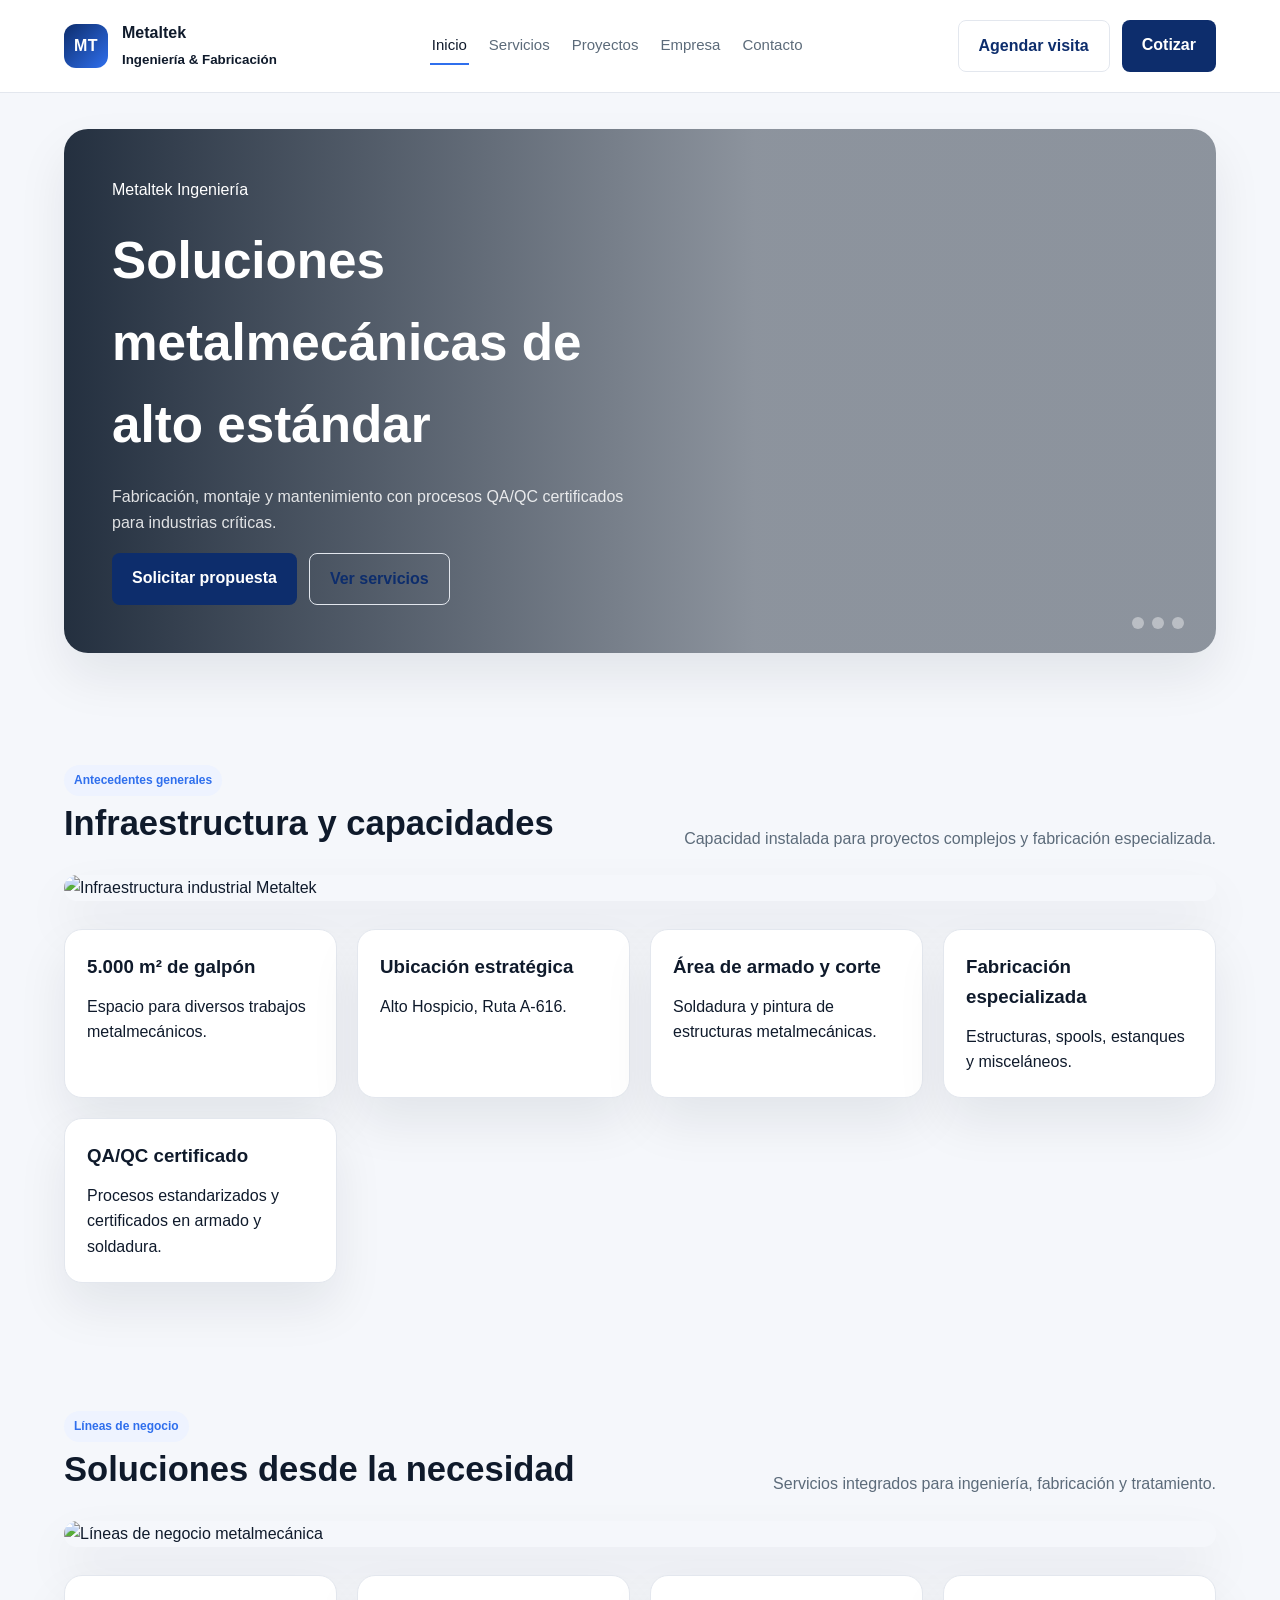
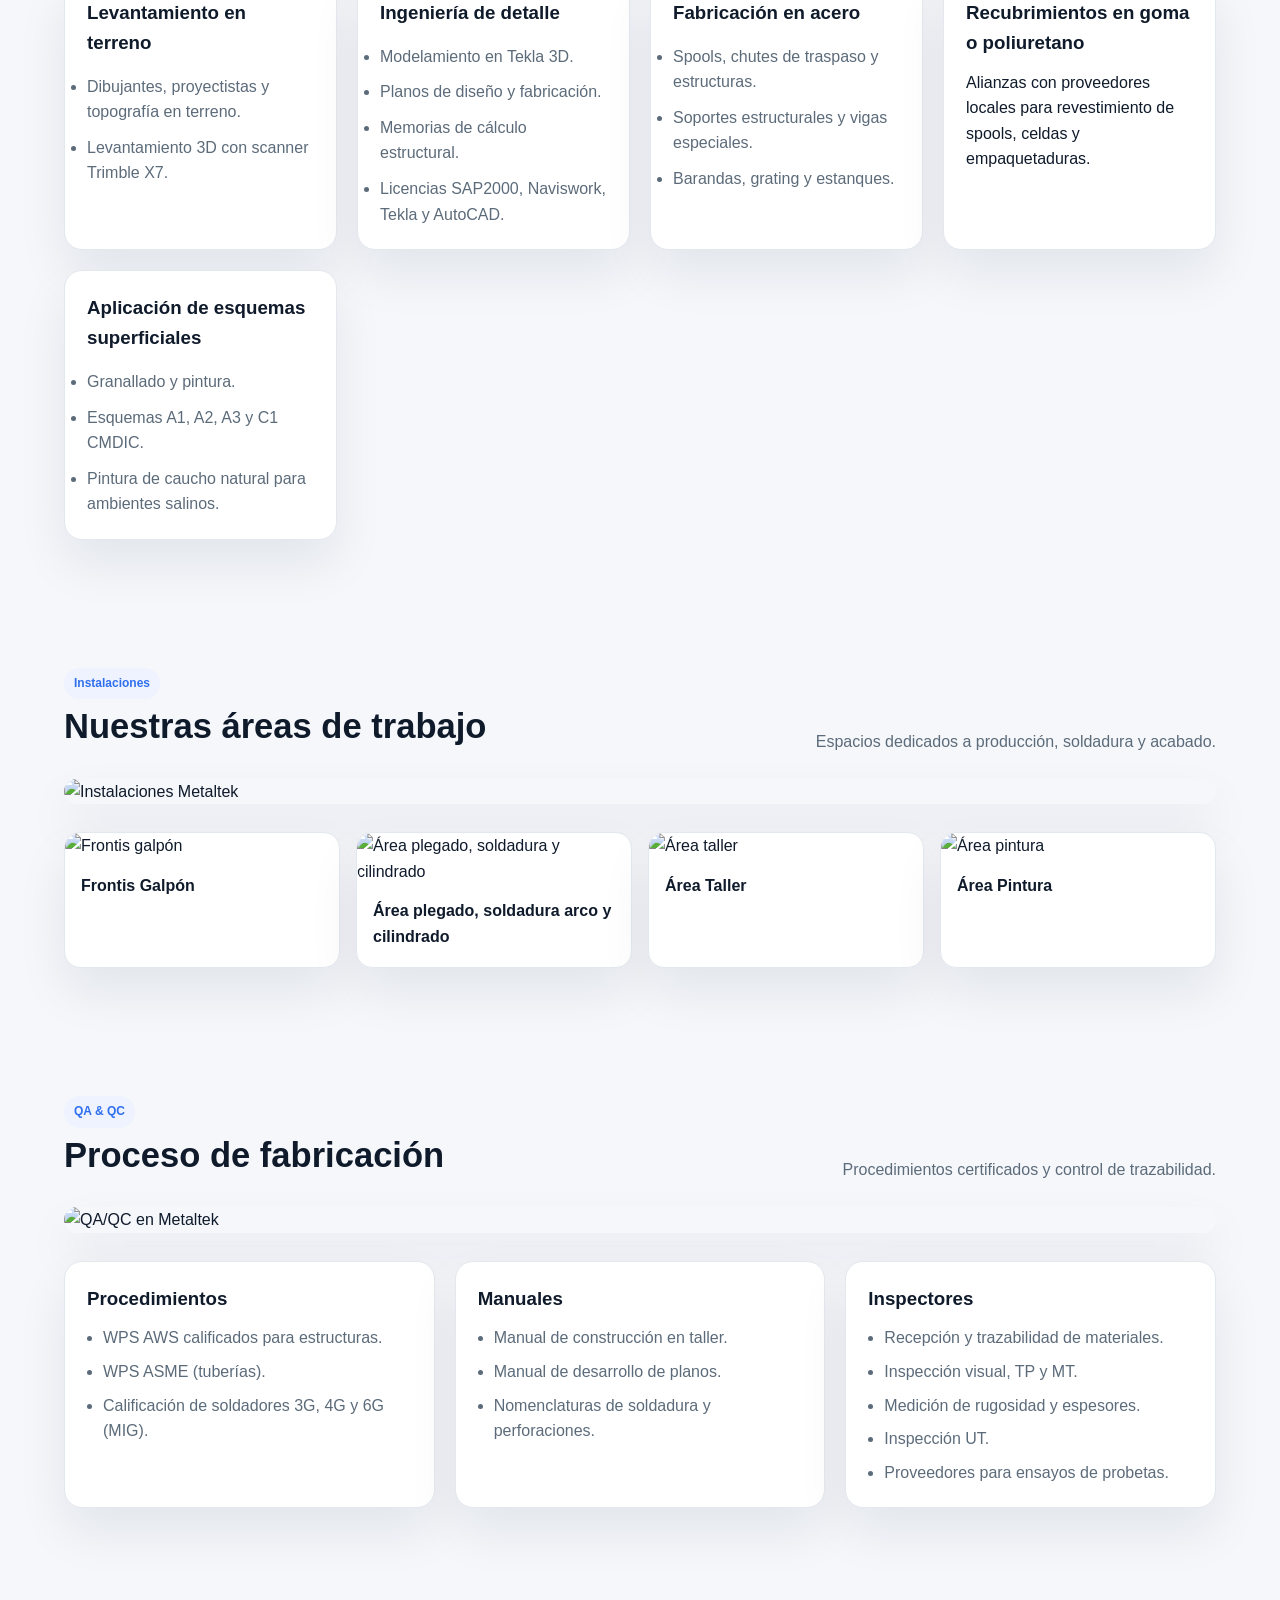
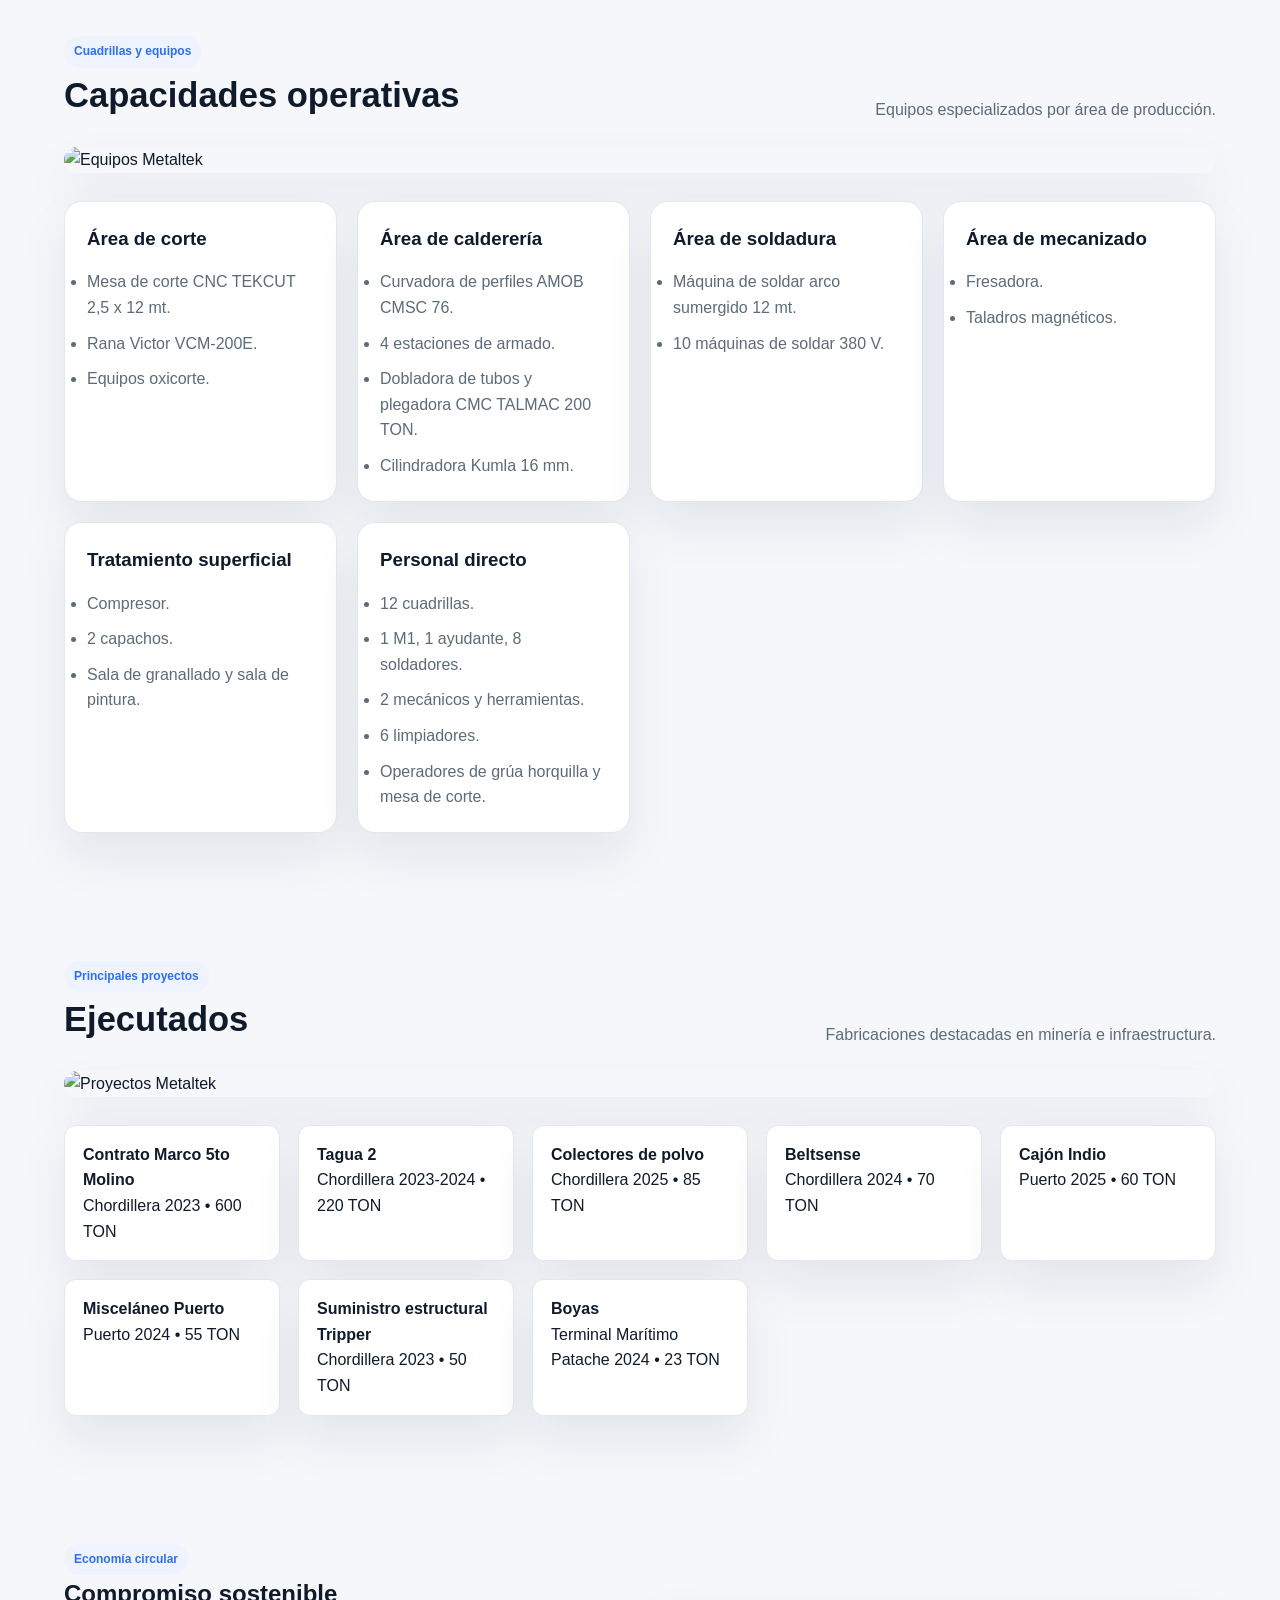
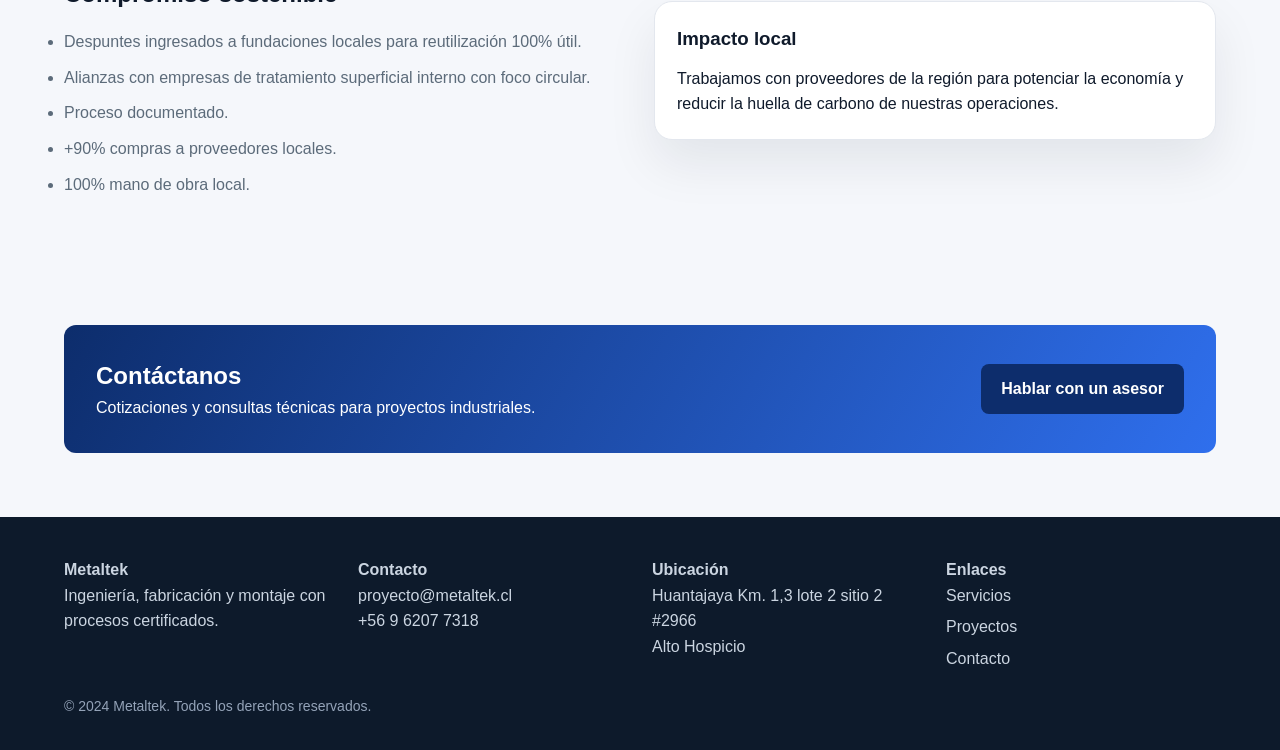
==== commit 1a6c8499: "Add modern hero slider and section imagery" ====
--- a/index.html
+++ b/index.html
@@ -32,38 +32,63 @@
 
   <main>
     <section class="hero">
-      <div class="container hero__grid">
-        <div>
-          <span class="hero__eyebrow">Soluciones metalmecánicas integrales</span>
-          <h1>Diseño, fabricación y montaje con estándares QA/QC certificados</h1>
-          <p>
-            Somos una empresa especializada en metalmecánica, fabricación en acero y tratamiento
-            superficial. Entregamos soluciones industriales desde el levantamiento en terreno hasta
-            la ejecución final, con procesos documentados y equipos altamente calificados.
-          </p>
-          <div class="hero__actions">
-            <a class="button" href="contacto.html">Solicitar propuesta</a>
-            <a class="button button--ghost" href="proyectos.html">Ver proyectos</a>
-          </div>
-          <div class="hero__stats">
-            <div class="stat-card">
-              <strong>5.000 m²</strong>
-              <p>Galpón de fabricación metalmecánica.</p>
+      <div class="container hero-slider">
+        <div class="slider-track">
+          <article
+            class="slide"
+            style="background-image: url('https://images.unsplash.com/photo-1503387762-592deb58ef4e?auto=format&fit=crop&w=1600&q=80');"
+          >
+            <div class="slide__content">
+              <span class="hero__eyebrow">Metaltek Ingeniería</span>
+              <h1>Soluciones metalmecánicas de alto estándar</h1>
+              <p>
+                Fabricación, montaje y mantenimiento con procesos QA/QC certificados para industrias
+                críticas.
+              </p>
+              <div class="hero__actions">
+                <a class="button" href="contacto.html">Solicitar propuesta</a>
+                <a class="button button--ghost" href="servicios.html">Ver servicios</a>
+              </div>
             </div>
-            <div class="stat-card">
-              <strong>QA/QC</strong>
-              <p>Estándar certificado en armado y soldadura.</p>
+          </article>
+          <article
+            class="slide"
+            style="background-image: url('https://images.unsplash.com/photo-1489515217757-5fd1be406fef?auto=format&fit=crop&w=1600&q=80');"
+          >
+            <div class="slide__content">
+              <span class="hero__eyebrow">Infraestructura industrial</span>
+              <h1>5.000 m² de galpón y equipos especializados</h1>
+              <p>
+                Áreas de armado, corte, soldadura y pintura con capacidad para estructuras y spools.
+              </p>
+              <div class="hero__actions">
+                <a class="button" href="#lineas">Ver capacidades</a>
+                <a class="button button--ghost" href="proyectos.html">Casos ejecutados</a>
+              </div>
             </div>
-            <div class="stat-card">
-              <strong>Alto Hospicio</strong>
-              <p>Ubicados en Ruta A-616.</p>
+          </article>
+          <article
+            class="slide"
+            style="background-image: url('https://images.unsplash.com/photo-1520607162513-77705c0f0d4a?auto=format&fit=crop&w=1600&q=80');"
+          >
+            <div class="slide__content">
+              <span class="hero__eyebrow">QA/QC certificado</span>
+              <h1>Control total y trazabilidad en cada proyecto</h1>
+              <p>
+                Procedimientos, manuales e inspecciones con estándares AWS/ASME para garantizar calidad.
+              </p>
+              <div class="hero__actions">
+                <a class="button" href="#qa">Ver procesos</a>
+                <a class="button button--ghost" href="contacto.html">Hablar con un asesor</a>
+              </div>
             </div>
-          </div>
-        </div>
-        <img
-          src="https://images.unsplash.com/photo-1503387762-592deb58ef4e?auto=format&fit=crop&w=1200&q=80"
-          alt="Fabricación de estructuras metalmecánicas"
-        />
+          </article>
+        </div>
+        <div class="slider-nav">
+          <span class="slider-dot"></span>
+          <span class="slider-dot"></span>
+          <span class="slider-dot"></span>
+        </div>
       </div>
     </section>
 
@@ -76,6 +101,11 @@
           </div>
           <p>Capacidad instalada para proyectos complejos y fabricación especializada.</p>
         </div>
+        <img
+          class="section-image"
+          src="https://images.unsplash.com/photo-1504384308090-c894fdcc538d?auto=format&fit=crop&w=1600&q=80"
+          alt="Infraestructura industrial Metaltek"
+        />
         <div class="grid">
           <article class="card">
             <h3>5.000 m² de galpón</h3>
@@ -110,6 +140,11 @@
           </div>
           <p>Servicios integrados para ingeniería, fabricación y tratamiento.</p>
         </div>
+        <img
+          class="section-image"
+          src="https://images.unsplash.com/photo-1518770660439-4636190af475?auto=format&fit=crop&w=1600&q=80"
+          alt="Líneas de negocio metalmecánica"
+        />
         <div class="grid">
           <article class="card">
             <h3>Levantamiento en terreno</h3>
@@ -162,31 +197,36 @@
           </div>
           <p>Espacios dedicados a producción, soldadura y acabado.</p>
         </div>
+        <img
+          class="section-image"
+          src="https://images.unsplash.com/photo-1489515217757-5fd1be406fef?auto=format&fit=crop&w=1600&q=80"
+          alt="Instalaciones Metaltek"
+        />
         <div class="installations">
           <figure class="installation-card">
             <img
-              src="data:image/svg+xml,%3Csvg xmlns='http://www.w3.org/2000/svg' width='800' height='500'%3E%3Crect width='100%25' height='100%25' fill='%230d2d6c'/%3E%3Ctext x='50%25' y='50%25' fill='white' font-size='32' font-family='Segoe UI' text-anchor='middle' dominant-baseline='middle'%3EFrontis Galp%C3%B3n%3C/text%3E%3C/svg%3E"
+              src="https://images.unsplash.com/photo-1503387762-592deb58ef4e?auto=format&fit=crop&w=800&q=80"
               alt="Frontis galpón"
             />
             <figcaption>Frontis Galpón</figcaption>
           </figure>
           <figure class="installation-card">
             <img
-              src="data:image/svg+xml,%3Csvg xmlns='http://www.w3.org/2000/svg' width='800' height='500'%3E%3Crect width='100%25' height='100%25' fill='%232f6fed'/%3E%3Ctext x='50%25' y='50%25' fill='white' font-size='32' font-family='Segoe UI' text-anchor='middle' dominant-baseline='middle'%3E%C3%81rea Plegado%2C Soldadura y Cilindrado%3C/text%3E%3C/svg%3E"
+              src="https://images.unsplash.com/photo-1489515217757-5fd1be406fef?auto=format&fit=crop&w=800&q=80"
               alt="Área plegado, soldadura y cilindrado"
             />
             <figcaption>Área plegado, soldadura arco y cilindrado</figcaption>
           </figure>
           <figure class="installation-card">
             <img
-              src="data:image/svg+xml,%3Csvg xmlns='http://www.w3.org/2000/svg' width='800' height='500'%3E%3Crect width='100%25' height='100%25' fill='%23112f54'/%3E%3Ctext x='50%25' y='50%25' fill='white' font-size='32' font-family='Segoe UI' text-anchor='middle' dominant-baseline='middle'%3E%C3%81rea Taller%3C/text%3E%3C/svg%3E"
+              src="https://images.unsplash.com/photo-1518770660439-4636190af475?auto=format&fit=crop&w=800&q=80"
               alt="Área taller"
             />
             <figcaption>Área Taller</figcaption>
           </figure>
           <figure class="installation-card">
             <img
-              src="data:image/svg+xml,%3Csvg xmlns='http://www.w3.org/2000/svg' width='800' height='500'%3E%3Crect width='100%25' height='100%25' fill='%230f1a2b'/%3E%3Ctext x='50%25' y='50%25' fill='white' font-size='32' font-family='Segoe UI' text-anchor='middle' dominant-baseline='middle'%3E%C3%81rea Pintura%3C/text%3E%3C/svg%3E"
+              src="https://images.unsplash.com/photo-1504384308090-c894fdcc538d?auto=format&fit=crop&w=800&q=80"
               alt="Área pintura"
             />
             <figcaption>Área Pintura</figcaption>
@@ -195,7 +235,7 @@
       </div>
     </section>
 
-    <section class="section">
+    <section class="section" id="qa">
       <div class="container">
         <div class="section-title">
           <div>
@@ -204,6 +244,11 @@
           </div>
           <p>Procedimientos certificados y control de trazabilidad.</p>
         </div>
+        <img
+          class="section-image"
+          src="https://images.unsplash.com/photo-1520607162513-77705c0f0d4a?auto=format&fit=crop&w=1600&q=80"
+          alt="QA/QC en Metaltek"
+        />
         <div class="qa-grid">
           <article class="card">
             <h3>Procedimientos</h3>
@@ -244,6 +289,11 @@
           </div>
           <p>Equipos especializados por área de producción.</p>
         </div>
+        <img
+          class="section-image"
+          src="https://images.unsplash.com/photo-1521737604893-d14cc237f11d?auto=format&fit=crop&w=1600&q=80"
+          alt="Equipos Metaltek"
+        />
         <div class="grid">
           <article class="card">
             <h3>Área de corte</h3>
@@ -298,7 +348,7 @@
       </div>
     </section>
 
-    <section class="section">
+    <section class="section" id="proyectos">
       <div class="container">
         <div class="section-title">
           <div>
@@ -307,6 +357,11 @@
           </div>
           <p>Fabricaciones destacadas en minería e infraestructura.</p>
         </div>
+        <img
+          class="section-image"
+          src="https://images.unsplash.com/photo-1489515217757-5fd1be406fef?auto=format&fit=crop&w=1600&q=80"
+          alt="Proyectos Metaltek"
+        />
         <div class="projects-line">
           <div class="project-pill">
             <strong>Contrato Marco 5to Molino</strong>
--- a/styles.css
+++ b/styles.css
@@ -104,8 +104,8 @@
   background: var(--primary);
   color: #fff;
   border: none;
-  padding: 10px 18px;
-  border-radius: 999px;
+  padding: 12px 20px;
+  border-radius: 8px;
   font-weight: 600;
 }
 
@@ -116,49 +116,77 @@
 }
 
 .hero {
-  padding: 80px 0 40px;
-}
-
-.hero__grid {
-  display: grid;
-  gap: 40px;
-  grid-template-columns: repeat(auto-fit, minmax(260px, 1fr));
-  align-items: center;
-}
-
-.hero__eyebrow {
-  text-transform: uppercase;
-  letter-spacing: 2px;
-  font-size: 12px;
-  color: var(--accent);
-  font-weight: 600;
-}
-
-.hero h1 {
-  font-size: clamp(2.4rem, 2vw + 1.6rem, 3.4rem);
-  margin: 12px 0 16px;
+  padding: 36px 0 48px;
+}
+
+.hero-slider {
+  position: relative;
+  overflow: hidden;
+  border-radius: 24px;
+  min-height: 520px;
+  box-shadow: var(--shadow);
+}
+
+.slider-track {
+  display: flex;
+  width: 300%;
+  height: 100%;
+  animation: slide 18s infinite;
+}
+
+.slide {
+  width: 100%;
+  min-height: 520px;
+  display: flex;
+  align-items: center;
+  padding: 48px;
+  color: #fff;
+  background-size: cover;
+  background-position: center;
+  position: relative;
+}
+
+.slide::before {
+  content: "";
+  position: absolute;
+  inset: 0;
+  background: linear-gradient(90deg, rgba(13, 26, 43, 0.9) 0%, rgba(13, 26, 43, 0.45) 60%);
+}
+
+.slide__content {
+  position: relative;
+  max-width: 520px;
+  display: grid;
+  gap: 18px;
+}
+
+.slide__content h1 {
+  font-size: clamp(2.2rem, 2vw + 1.6rem, 3.2rem);
+}
+
+.slide__content p {
+  color: rgba(255, 255, 255, 0.85);
 }
 
 .hero__actions {
   display: flex;
   flex-wrap: wrap;
   gap: 12px;
-  margin-top: 18px;
-}
-
-.hero__stats {
-  display: grid;
-  grid-template-columns: repeat(auto-fit, minmax(140px, 1fr));
-  gap: 16px;
-  margin-top: 24px;
-}
-
-.stat-card {
-  background: var(--surface);
-  padding: 16px;
-  border-radius: 14px;
-  border: 1px solid var(--border);
-  box-shadow: var(--shadow);
+}
+
+.slider-nav {
+  position: absolute;
+  bottom: 24px;
+  right: 32px;
+  display: flex;
+  gap: 8px;
+}
+
+.slider-dot {
+  width: 12px;
+  height: 12px;
+  border-radius: 50%;
+  background: rgba(255, 255, 255, 0.4);
 }
 
 .section {
@@ -170,7 +198,7 @@
   justify-content: space-between;
   align-items: flex-end;
   gap: 20px;
-  margin-bottom: 28px;
+  margin-bottom: 24px;
 }
 
 .section-title h2 {
@@ -179,6 +207,12 @@
 
 .section-title p {
   color: var(--muted);
+}
+
+.section-image {
+  width: 100%;
+  margin-bottom: 28px;
+  box-shadow: var(--shadow);
 }
 
 .grid {
@@ -266,7 +300,7 @@
 
 .project-pill {
   background: var(--surface);
-  border-radius: 999px;
+  border-radius: 12px;
   border: 1px solid var(--border);
   padding: 16px 18px;
   box-shadow: var(--shadow);
@@ -276,7 +310,7 @@
   background: linear-gradient(120deg, #0d2d6c, #2f6fed);
   color: #fff;
   padding: 32px;
-  border-radius: 20px;
+  border-radius: 12px;
   display: flex;
   flex-wrap: wrap;
   align-items: center;
@@ -322,6 +356,24 @@
   color: #94a3b8;
 }
 
+@keyframes slide {
+  0%,
+  28% {
+    transform: translateX(0%);
+  }
+  33%,
+  61% {
+    transform: translateX(-100%);
+  }
+  66%,
+  94% {
+    transform: translateX(-200%);
+  }
+  100% {
+    transform: translateX(-200%);
+  }
+}
+
 @media (max-width: 900px) {
   .site-nav {
     flex-wrap: wrap;
@@ -337,4 +389,8 @@
     flex-direction: column;
     align-items: flex-start;
   }
-}
+
+  .slide {
+    padding: 32px;
+  }
+}
